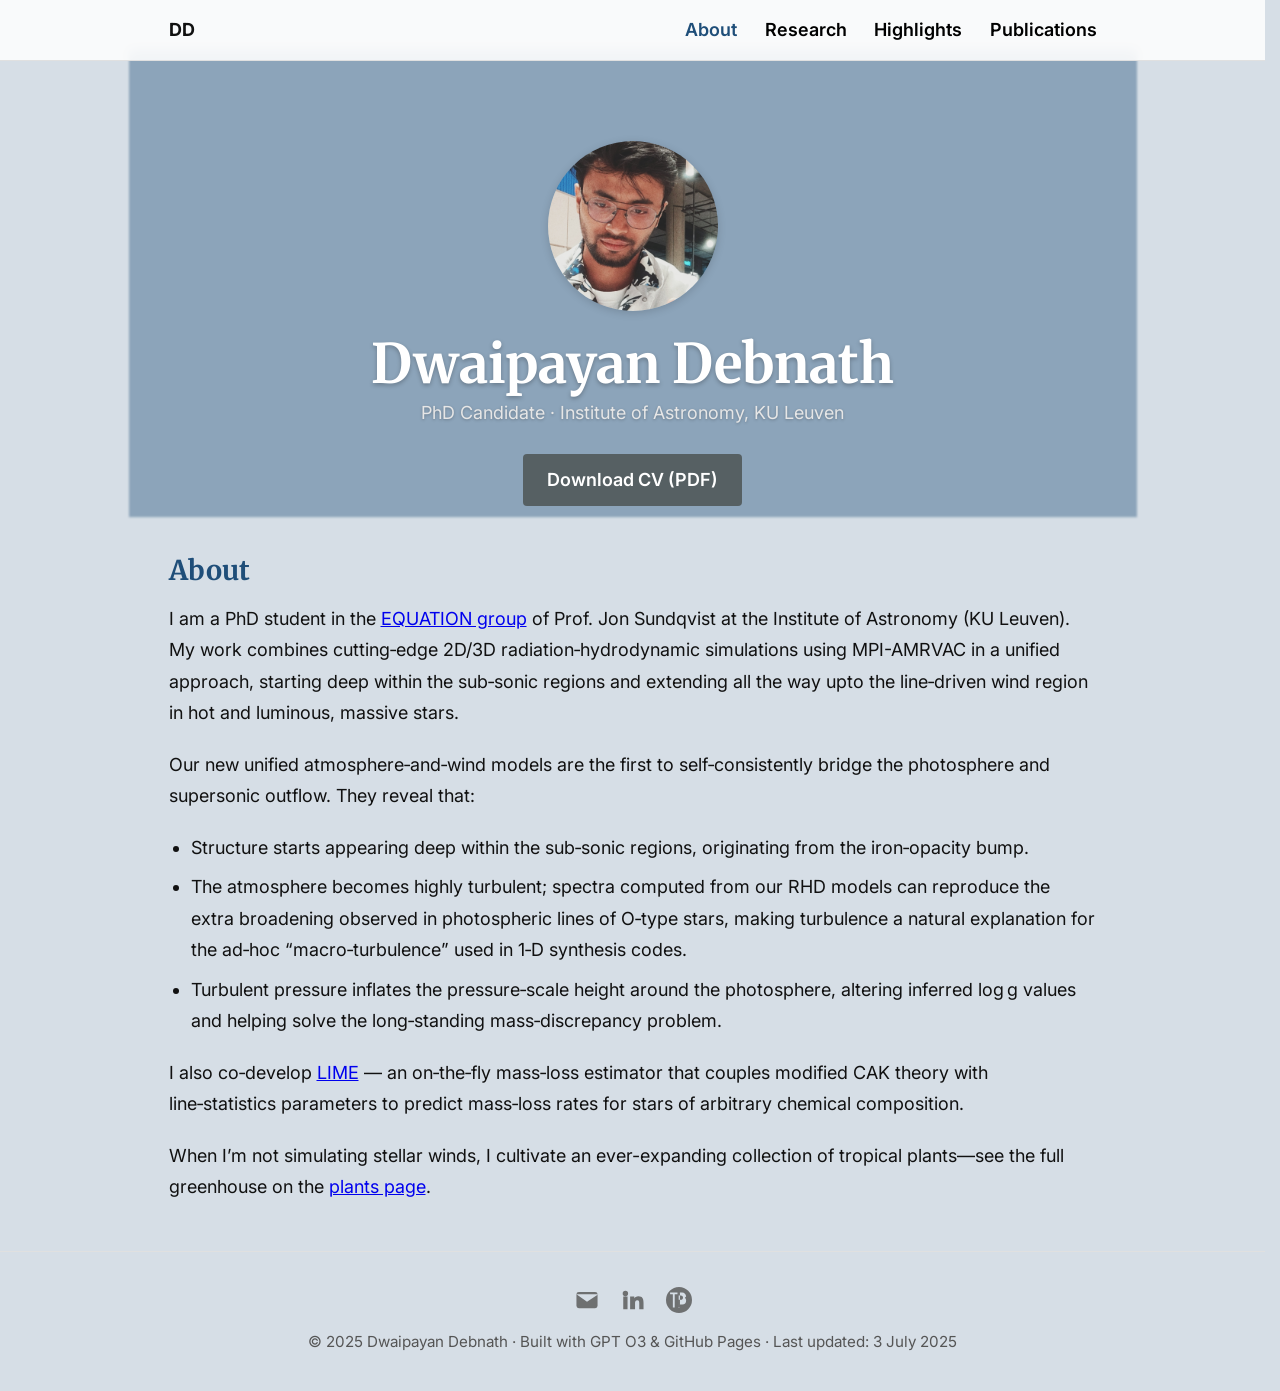
==== index.html @ 7ff4f4b0 "Updated cv" ====
<!DOCTYPE html>
<html lang="en">
<head>
  <meta charset="utf-8" />
  <title>Dwaipayan Debnath – Astrophysicist</title>
  <meta name="viewport" content="width=device-width, initial-scale=1" />

  <!-- ——— SEO essentials ——— -->
  <meta name="description" content="Dwaipayan (D.) Debnath | PhD candidate in massive–star atmospheres &amp; winds at KU Leuven. Researcher in radiation-hydrodynamics &amp; stellar winds." />
  <!-- Google still ignores keywords for ranking, but including them can help other engines & on-site search -->
  <meta name="keywords" content="Dwaipayan Debnath, D Debnath, D. Debnath, Debnath D., Debnath Dwaipayan, astrophysicist, KU Leuven, stellar winds, massive stars, radiation hydrodynamics" />
  <meta name="author" content="Dwaipayan Debnath" />
  <meta name="google-site-verification" content="bNYJlW4XiFIXmzcXahtivk09VaiMTz0DPajr-knH8Mw" />

  <!-- ——— Open Graph / social sharing ——— -->
  <meta property="og:type" content="website" />
  <meta property="og:title" content="Dwaipayan Debnath – Astrophysicist" />
  <meta property="og:description" content="PhD candidate at KU Leuven studying massive-star atmospheres &amp; winds" />
  <meta property="og:image" content="https://dwaipayandebnath.github.io/assets/img/personal_img.png" />
  <meta property="og:url" content="https://dwaipayandebnath.github.io/" />
  <link rel="canonical" href="https://dwaipayandebnath.github.io/" />

  <!-- ———  Web-fonts  ——— -->
  <link rel="preconnect" href="https://fonts.googleapis.com">
  <link rel="preconnect" href="https://fonts.gstatic.com" crossorigin>
  <link href="https://fonts.googleapis.com/css2?family=Inter:wght@400;600;700&family=Merriweather:wght@700&display=swap" rel="stylesheet">

  <!-- ——— Person structured data ——— -->
  <script type="application/ld+json">
  {
    "@context": "https://schema.org",
    "@type": "Person",
    "name": "Dwaipayan Debnath",
    "alternateName": [
      "D. Debnath",
      "D Debnath",
      "Debnath D.",
      "Debnath Dwaipayan"
    ],
    "jobTitle": "PhD Candidate in Astrophysics",
    "affiliation": {
      "@type": "CollegeOrUniversity",
      "name": "KU Leuven",
      "url": "https://www.kuleuven.be"
    },
    "url": "https://dwaipayandebnath.github.io/",
    "image": "https://dwaipayandebnath.github.io/assets/img/personal_img.png",
    "sameAs": [
      "https://be.linkedin.com/in/dwaipayan-debnath-a316929b",
      "https://orcid.org/0000-0002-9571-2590"
    ]
  }
  </script>

  <style>
   :root{
     /* colour palette */
     --accent:#1f4e79;   /* deep blue – links & headings */
     --cta:   #000;      /* used for active nav */
     --ctb:   #566063;   /* buttons */
     --bg:    #d6dee6;   /* global background */
     --text:  #111;

     /* typography */
     --sans:  'Inter',system-ui,-apple-system,"Segoe UI",Arial,sans-serif;
     --serif: 'Merriweather',Georgia,serif;
   }

  html{
    /* Modern browsers: permanently reserve scrollbar space */
    scrollbar-gutter: stable;
  }
  
  /* Fallback for older browsers */
  @supports not (scrollbar-gutter: stable){
    html{ overflow-y: scroll; }
  }

   /* ——— CSS reset ——— */
   *,*::before,*::after{box-sizing:border-box;margin:0;padding:0;}

   html{scroll-behavior:smooth;}

   body{
     font-family:var(--sans);
     font-size:1.125rem;          /* ≈18 px base for comfortable reading */
     line-height:1.75;            /* generous leading */
     color:var(--text);
     background:var(--bg);
     -webkit-font-smoothing:antialiased;
   }

   p{margin-bottom:1.25rem;}
   ul{list-style:disc;margin-left:1.4rem;margin-bottom:1.25rem;}
   li{margin-bottom:.5rem;}

   h1,h2,h3,h4{font-family:var(--serif);font-weight:700;line-height:1.2;color:var(--accent);}   

   /* navigation */
   header{position:sticky;top:0;z-index:999;background:rgba(253,253,253,.9);backdrop-filter:blur(6px);border-bottom:1px solid #e0e0e0;}
   nav{max-width:960px;margin-inline:auto;display:flex;align-items:center;justify-content:space-between;padding:.9rem 1rem;}
   nav a{margin-left:1.4rem;font-weight:600;color:var(--cta);text-decoration:none;}
   nav a.active{color:var(--accent);}  
   @media(max-width:640px){nav a{margin-left:.9rem;font-size:.95rem;}}

   /* hero */
   .hero{max-width:960px;margin:0 auto 2.75rem;padding:5rem 1rem 0;display:flex;flex-direction:column;align-items:center;text-align:center;gap:1.25rem;position:relative;isolation:isolate;}
   .hero::before{content:'';position:absolute;inset:0;z-index:-1;background:url("./assets/img/Pleiades_large.jpg") center/cover no-repeat;background-blend-mode:overlay;background-color:rgba(31,78,121,.4);filter:blur(1px);transform:scale(1.05);}  
   .headshot{width:170px;height:170px;border-radius:50%;object-fit:cover;box-shadow:0 2px 8px rgba(0,0,0,.15);}  
   .hero h1{font-size:clamp(2.4rem,5vw,3.4rem);color:#fff;text-shadow:0 2px 4px rgba(0,0,0,.25);}  
   .hero p{font-size:1.125rem;color:#e6e6e6;text-shadow:0 1px 3px rgba(0,0,0,.25);}  
   .cta{margin-top:1.6rem;}
   .cta a{display:inline-block;text-decoration:none;padding:.65rem 1.5rem;border-radius:4px;background:var(--ctb);color:#fff;font-weight:600;transition:background .25s ease;}
   .cta a:hover{background:#424a4d;}

   /* tab sections */
   section.tab-section{display:none;max-width:960px;margin:3rem auto;padding:0 1rem;}
   section.tab-section.active{display:block;}
   section h2{font-size:1.7rem;margin-bottom:1rem;}  

   /* image grid */
   .grid{display:grid;grid-template-columns:repeat(auto-fit,minmax(260px,1fr));gap:1.25rem;}
   .tile{background:#fff;border:1px solid #e0e0e0;border-radius:6px;overflow:hidden;box-shadow:0 1px 4px rgba(0,0,0,.06);cursor:zoom-in;transition:transform .35s ease,box-shadow .35s ease;}
   .tile:hover{transform:translateY(-2px);box-shadow:0 3px 8px rgba(0,0,0,.08);} 
   .tile div{padding:.9rem 1rem;font-size:.9rem;}
   .tile strong{display:block;margin-bottom:.35rem;font-weight:600;}

  .tile:hover img{
    transform:none;     /* reset */
  }
  
  /* re-apply the effect, but only when the cursor is on the image */
  .tile img:hover{
    transform:scale(1.12);
  }

   /* lightbox */
   #lightbox{position:fixed;inset:0;background:rgba(0,0,0,.8);display:flex;align-items:center;justify-content:center;z-index:1000;}
   #lightbox[hidden]{display:none;}
   #lightbox img{max-width:90vw;max-height:90vh;box-shadow:0 4px 20px rgba(0,0,0,.5);} 
   #lb-close{position:absolute;top:1rem;right:1.2rem;font:700 2rem/1 sans-serif;color:#fff;cursor:pointer;user-select:none;}

   /* footer */
   footer{text-align:center;padding:2.2rem 1rem;font-size:.95rem;color:#555;border-top:1px solid #e0e0e0;}

   #highlights .grid{
     grid-template-columns:1fr;   /* single column → stacked rows   */
     width:100%;                  /* let it occupy the whole track  */
     margin:0;                    /* centre gap no longer needed    */
     gap:1.75rem;                 /* a little breathing room        */
   }
   
    /* neutral cursor for the whole card */
    #highlights .tile{
      cursor:default;          /* or simply omit the property */
    }
    
    /* keep the zoom-in cursor on the picture */
    #highlights .tile img{
      cursor:zoom-in;
    }   
    /* —— “Book-style” highlight cards —— */
    #highlights .tile{
      display:block;              /* simple block again              */
      padding:1rem 1.25rem;
    }

    #highlights .tile img{
      float:right;
      /*      ↓ bigger but still responsive                 */
      width:clamp(300px, 55%, 420px);
      /*         ^ min-width   ^ ideal %   ^ don’t exceed   */
      height:auto;
      margin:0 1.25rem 1rem 0;
      border-radius:4px;
      object-fit:cover;
    }
        
    /* clear the float at the end of each tile so the next card starts below */
    #highlights .tile::after{
      content:"";
      display:block;
      clear:both;
    }
    
    /* revert to stacked layout on small screens */
    @media (max-width:640px){
      #highlights .tile img{
        float:none;
        width:100%;
        margin:0 0 .8rem;
      }
    }
 
   #highlights .tile div{
     font-size:clamp(1.25rem,0.8vw + 1.1rem,1.55rem); /* 18.9 → 22 px range            */
     line-height:1.6;
   }
   
   #highlights .tile strong{
     display:block;
     margin-bottom:.4rem;
     font-size:1.15em;            /* a touch bigger than the paragraph text   */
     line-height:1.35;
   }
   
    #highlights .tile a{
      color:var(--accent);          /* same blue as headings         */
      font-weight:600;
      text-decoration:none;         /* no underline                  */
      display:inline-flex;          /* lets us animate the arrow     */
      align-items:center;
      gap:.25rem;                   /* space between text & arrow    */
      transition:color .25s ease;
      cursor:pointer;               /* classic pointer on hover      */
    }
    
    /* subtle arrow wiggle on hover */
    #highlights .tile a span{
      transition:transform .25s ease;
    }
    
    #highlights .tile a:hover{
      color:#000;                   /* darken text on hover          */
    }
    
    #highlights .tile a:hover span{
      transform:translateX(3px);    /* nudge arrow right             */
    }

    /* footer contact icons */
    footer .social{
      display:flex;
      justify-content:center;
      gap:1.25rem;
      margin-bottom:1rem;
    }
    
    footer .social a{
      display:inline-flex;
      align-items:center;
      opacity:.8;
      transition:opacity .25s ease;
      color:inherit;       /* inherits --text */
    }
    
    footer .social a:hover{opacity:1;}
    
    footer .social svg{
      width:26px;
      height:26px;
      fill:currentColor;
    }
    
    /* screen-reader helper */
    .sr-only{
      position:absolute;
      clip:rect(0 0 0 0);
      clip-path:inset(50%);
      width:1px;
      height:1px;
      overflow:hidden;
      white-space:nowrap;
      border:0;
    }
  </style>
</head>
<body>
  <header>
    <nav>
      <div><strong>DD</strong></div>
      <div>
        <a href="#about" data-tab="about" class="active">About</a>
        <a href="#research" data-tab="research">Research</a>
        <a href="#highlights" data-tab="highlights">Highlights</a>
        <a href="#publications" data-tab="publications">Publications</a>
      </div>
    </nav>
  </header>

  <section class="hero">
    <img src="./assets/img/personal_img.png" alt="Portrait of astrophysicist Dwaipayan Debnath" class="headshot" />
    <div>
      <h1>Dwaipayan Debnath</h1>
      <p>PhD Candidate · Institute of Astronomy, KU Leuven</p>
      <div class="cta"><a href="./cv.pdf">Download CV (PDF)</a></div>
    </div>
  </section>

  <!-- Hidden but crawlable alternate names -->
  <p class="sr-only">Alternate names: D. Debnath, D Debnath, Debnath D., Debnath Dwaipayan</p>

  <section id="about" class="tab-section active">
    <h2>About</h2>
    <p>I am a PhD student in the <a href="https://fys.kuleuven.be/ster/research-projects/equation-folder/equation-home" target="_blank">EQUATION group</a> of Prof.&nbsp;Jon&nbsp;Sundqvist at the Institute of Astronomy (KU&nbsp;Leuven). My work combines cutting‑edge 2D/3D radiation‑hydrodynamic simulations using MPI-AMRVAC in a unified approach, starting deep within the sub‑sonic regions and extending all the way upto the line‑driven wind region in hot and luminous, massive stars.</p>
    <p>Our new unified atmosphere‑and‑wind models are the first to self‑consistently bridge the photosphere and supersonic outflow. They reveal that:</p>
    <ul>
      <li> Structure starts appearing deep within the sub‑sonic regions, originating from the iron‑opacity bump.</li>
      <li> The atmosphere becomes highly turbulent; spectra computed from our RHD models can reproduce the extra broadening observed in photospheric lines of O‑type stars, making turbulence a natural explanation for the ad‑hoc “macro‑turbulence” used in 1‑D synthesis codes.</li>
      <li> Turbulent pressure inflates the pressure‑scale height around the photosphere, altering inferred log g values and helping solve the long‑standing mass‑discrepancy problem.</li>
    </ul>
    <p>I also co‑develop <a href="https://lime.ster.kuleuven.be/" target="_blank" rel="noopener">LIME</a> — an on‑the‑fly mass‑loss estimator that couples modified CAK theory with line‑statistics parameters to predict mass‑loss rates for stars of arbitrary chemical composition.</p>
    <p> When I’m not simulating stellar winds, I cultivate an ever-expanding collection of tropical plants—see the full greenhouse on the <a href="./plants.html">plants page</a>.</p>  
  </section>

  <section id="research" class="tab-section">
    <h2>Research</h2>
    <ul>
      <li>Massive‑star atmospheres &amp; winds</li>
      <li>Radiative transfer &amp; multi‑D RHD</li>
      <li>Stellar evolution &amp; feedback</li>
      <li>Computational astrophysics</li>
    </ul>
    <h3 style="margin-top:2rem;">Current Projects</h3>
    <ul>
      <li> At present I am developing new 2D/3D Unified Atmosphere &amp; Wind models for OB-stars incorporating an apporximate NLTE formalism for the line opacities. With our new formalism we can now seperate the Energy-, Plank- and Flux- mean opacity. Previously the Energy- and Plank- mean were taken equal to the Flux-mean essentially forcing LTE, and instantanous heating and cooling.</li>
    </ul>
  </section>

  <section id="highlights" class="tab-section">
    <h2>Simulation Highlights</h2>
    <div class="grid">
      <div class="tile">
        <img src="./assets/img/timeseries.png" alt="Multi-D Atmosphere and Wind Dynamics" />
        <div><strong>Multi-D Atmosphere and Wind Dynamics</strong> 
        <p>The figure shows the temporal evolution of our 
        prototypical 'O4' simulation (2D) during the dynamically
        relaxed phase. It shows how the Γ < 1 sub-Eddington
        layers close to the lower boundary have become quasi-stable,
        characterized by low variation in temperature and velocity; the
        radial velocity dispersion is here about ∼ 1 km/s
        and the temperature dispersion is ∼ 1.5%. As the temperature
        then decreases outwards from about 450 kK at the lower boundary, 
        the opacity increases and creates local super-Eddington regions 
        (below the photosphere) with Γ > 1. </p>
        
        The net result is a highly structured and turbulent sub-surface atmosphere characterized by 
        temperature fluctuations, strong density contrasts, and large turbulent 
        velocities that 'overshoot' into the overlying cooler surface layers 
        with lower opacities. The turbulent gas stemming from the deeper
        atmosphere naturally interacts with the line-driven layers around
        and above the photosphere. This complex interplay creates a situation 
        wherein the line-driven wind acts like a suction mechanism, 
        preventing some gas parcels that otherwise would have
        turned over from falling back into the deeper stellar envelope. Simultaneously, 
        the turbulence arising from the deeper atmosphere
        introduces a natural variation in flux and line-opacity in the wind
        launching region.</div>
      </div>
      <div class="tile">
        <img src="./assets/img/Ostar_surface.gif" alt="Surface gif" />
        <div><strong>Variable surface</strong>
        A lateral slice through our relaxed 3-D ‘O4’ simulation, taken near the optical photosphere (τ ≈ 2⁄3), 
        reveals radiative-temperature fluctuations of roughly 20 000 K. If we could resolve an O-star’s surface, 
        it would likely look very much like this — dynamic, and richly structured.
        </div>
      </div>
      <div class="tile">
        <img src="./assets/img/lime_comparison.png" alt="LIME vs other prescriptions" />
        <div>
          <strong>Line-driven-wind Iterative Mass-loss rate Estimator (LIME)</strong>

          <p>Figure compares LIME predictions to mass-loss rates derived from observations of 84 OB-stars in the Milky way, LMC, and SMC. 
          These empirical rates are derived in a homogeneous way: optical and ultraviolet observations of a multitude of strategic spectral lines are
          fitted to synthetic spectra calculated by means of the model atmosphere and wind code fastwind (Puls et al. 2005; Sundqvist & Puls 2018), accounting for effects of wind clumping with arbitrary optical thickness, a non-void medium in between clumps,
          and for porosity effects in velocity space. Observational data come from the ulysses and XshootU projects (Vink et al. 2023) and a genetic algorithm approach is used for each star to find a
          global best fit to the data (Brands et al. 2022).</p>

          <p>It shows an overall good agreement between our predicted rates and those empirically inferred from observations. When making 
          the same comparisons also to the alternative mass-loss rate recipes from Vink et al. (2001); Björklund et al. (2023); Krtička et al. (2024), 
          as displayed, the simple method presented here performs as good or even better.</p>

          <a href="https://lime.ster.kuleuven.be/" target="_blank" rel="noopener">Visit LIME website</a>
        </div>
      </div>
    </div>
  </section>

  <section id="publications" class="tab-section">
    <h2>Publications</h2>
    <h3>Peer‑Reviewed Articles</h3>
    <ul>
      <li><strong>Debnath D.</strong>, Sundqvist J.O., Moens N. <em>et al.</em> 2024. <em>2D unified atmosphere and wind simulations of O‑type stars</em>. <em>A&amp;A</em> 684.</li>
      <li>Ud‑Doula A., Sundqvist J.O., Narechania N., <strong>Debnath D.</strong> <em>et al.</em> 2025. <em>Suppression of photospheric velocity fluctuations in strongly magnetic O stars in radiation‑magnetohydrodynamic simulations</em>. <em>A&amp;A</em>.</li>
      <li>Van der Sijpt C., Sundqvist J.O., <strong>Debnath D.</strong> <em>et al.</em> 2025. <em>Structure formation in O‑type stars and Wolf‑Rayet stars</em>. <em>A&amp;A</em>.</li>
      <li>González‑Torà G., Sander A.A.C., Sundqvist J.O., <strong>Debnath D.</strong> <em>et al.</em> 2025. <em>Improving 1D stellar atmosphere models with insights from multi‑dimensional simulations: I. 1D versus 2D stratifications and spectral comparisons for O stars</em>. <em>A&amp;A</em>.</li>
      <li>Sundqvist J.O., <strong>Debnath D.</strong> <em>et al.</em> 2025. <em>An on‑the‑fly line‑driven‑wind iterative mass‑loss estimator (LIME) for hot, massive stars of arbitrary chemical compositions</em>. <em>A&amp;A</em>.</li>
      <li>González‑Torà G., Sander A.A.C., Moens N., Sundqvist J.O., <strong>Debnath D.</strong> <em>et al.</em> 2025. <em>Improving 1D stellar atmosphere models with insights from multi‑dimensional simulations II. 1D versus 3D hydrodynamically consistent model comparison for WR stars</em>. <em>A&amp;A</em>.</li>
    </ul>
    <h3>Manuscripts in Prep / Submitted</h3>
    <ul>
      <li>Moens N., <strong>Debnath D.</strong> <em>et al.</em> <em>Atmospheric parameters from a grid of 2D O‑star simulations</em>. In prep.</li>
      <li><strong>Debnath D.</strong>, Sundqvist J.O., Moens N. <em>Multi‑D NLTE unified model atmospheres with winds</em>. In prep.</li>
      <li>Delbroek L., Sundqvist J.O., <strong>Debnath D.</strong> <em>et al.</em> <em>Spectral synthesis of 3D unified model atmospheres with winds for O‑stars</em>. In prep.</li>
    </ul>
  </section>

  <footer>
  <!-- social icons -->
  <div class="social">
    <a href="mailto:dwaipayan.debnath@kuleuven.be">
      <!-- e-mail envelope – Heroicons outline -->
      <svg viewBox="0 0 24 24" aria-hidden="true"><path d="M2.25 6.75A2.25 2.25 0 0 1 4.5 4.5h15a2.25 2.25 0 0 1 2.25 2.25v10.5A2.25 2.25 0 0 1 19.5 19.5h-15A2.25 2.25 0 0 1 2.25 17.25V6.75Zm0 0 9.75 6.75L22.5 6.75" /></svg>
      <span class="sr-only">Email</span>
    </a>

    <a href="https://be.linkedin.com/in/dwaipayan-debnath-a316929b" target="_blank" rel="noopener">
      <!-- LinkedIn logo -->
      <svg viewBox="0 0 24 24" aria-hidden="true"><path d="M4.98 3.5a2.5 2.5 0 1 1 0 5 2.5 2.5 0 0 1 0-5ZM3 8.75h3.96v11.7H3V8.75Zm6.34 0h3.8v1.6h.05c.53-.93 1.83-1.9 3.76-1.9 4.03 0 4.77 2.65 4.77 6.09v6.01h-3.96v-5.34c0-1.28-.02-2.93-1.79-2.93-1.8 0-2.07 1.4-2.07 2.84v5.43H9.34V8.75Z"/></svg>
      <span class="sr-only">LinkedIn</span>
    </a>

    <a href="https://orcid.org/0000-0002-9571-2590" target="_blank" rel="noopener">
      <!-- ORCID icon -->
      <svg viewBox="0 0 256 256" aria-hidden="true"><path d="M128 0a128 128 0 1 0 0 256 128 128 0 0 0 0-256Zm-9.3 53.9h18.4v148.2h-18.3V53.9Zm-51.2 0h45.6v18.3H85.7v129.8H67.6V72.2H40.2V53.9h27.6Zm118.5 50.8a39 39 0 0 1 12.2 28.5 39.2 39.2 0 0 1-39.2 39.3h-22.3v30.8h-18.2V53.9h40.5c21.6 0 39 17.5 39 39.1Zm-18.4 0c0-11.5-9.3-20.8-20.8-20.8h-21.7v41.6h21.7c11.4 0 20.8-9.4 20.8-20.8Z"/></svg>
      <span class="sr-only">ORCID</span>
    </a>
  </div>

  © 2025 Dwaipayan Debnath · Built with GPT O3 & GitHub Pages · Last updated: 3 July 2025
</footer>


  <!-- ——— Lightbox ——— -->
  <div id="lightbox" hidden>
    <span id="lb-close">&times;</span>
    <img id="lb-img" alt="">
  </div>

  <script>
    // ——— Tab navigation ———
    const links=document.querySelectorAll('nav a[data-tab]');
    const sections=document.querySelectorAll('section.tab-section');
    function activate(tab){
      sections.forEach(s=>s.classList.toggle('active',s.id===tab));
      links.forEach(l=>l.classList.toggle('active',l.dataset.tab===tab));
    }
    links.forEach(link=>{
      link.addEventListener('click',e=>{e.preventDefault();activate(link.dataset.tab);history.replaceState(null,'','#'+link.dataset.tab);});
    });
    window.addEventListener('hashchange',()=>{
      const tab=location.hash.slice(1)||'about';
      activate(tab);
    });
    // initial load handling
    const initial=location.hash.slice(1)||'about';
    if(initial!=='about'){activate(initial);}  

    // ——— Lightbox ———
    const lb=document.getElementById('lightbox');
    const lbImg=document.getElementById('lb-img');
    const closeLb=()=>{lb.hidden=true;lbImg.src='';};
    document.querySelectorAll('.tile img').forEach(img=>{
      img.addEventListener('click',()=>{
        lbImg.src=img.src; // change to high‑res URL if available
        lb.hidden=false;
      });
    });
    document.getElementById('lb-close').addEventListener('click',closeLb);
    lb.addEventListener('click',e=>{if(e.target.id==='lightbox')closeLb();});
  </script>
</body>
</html>
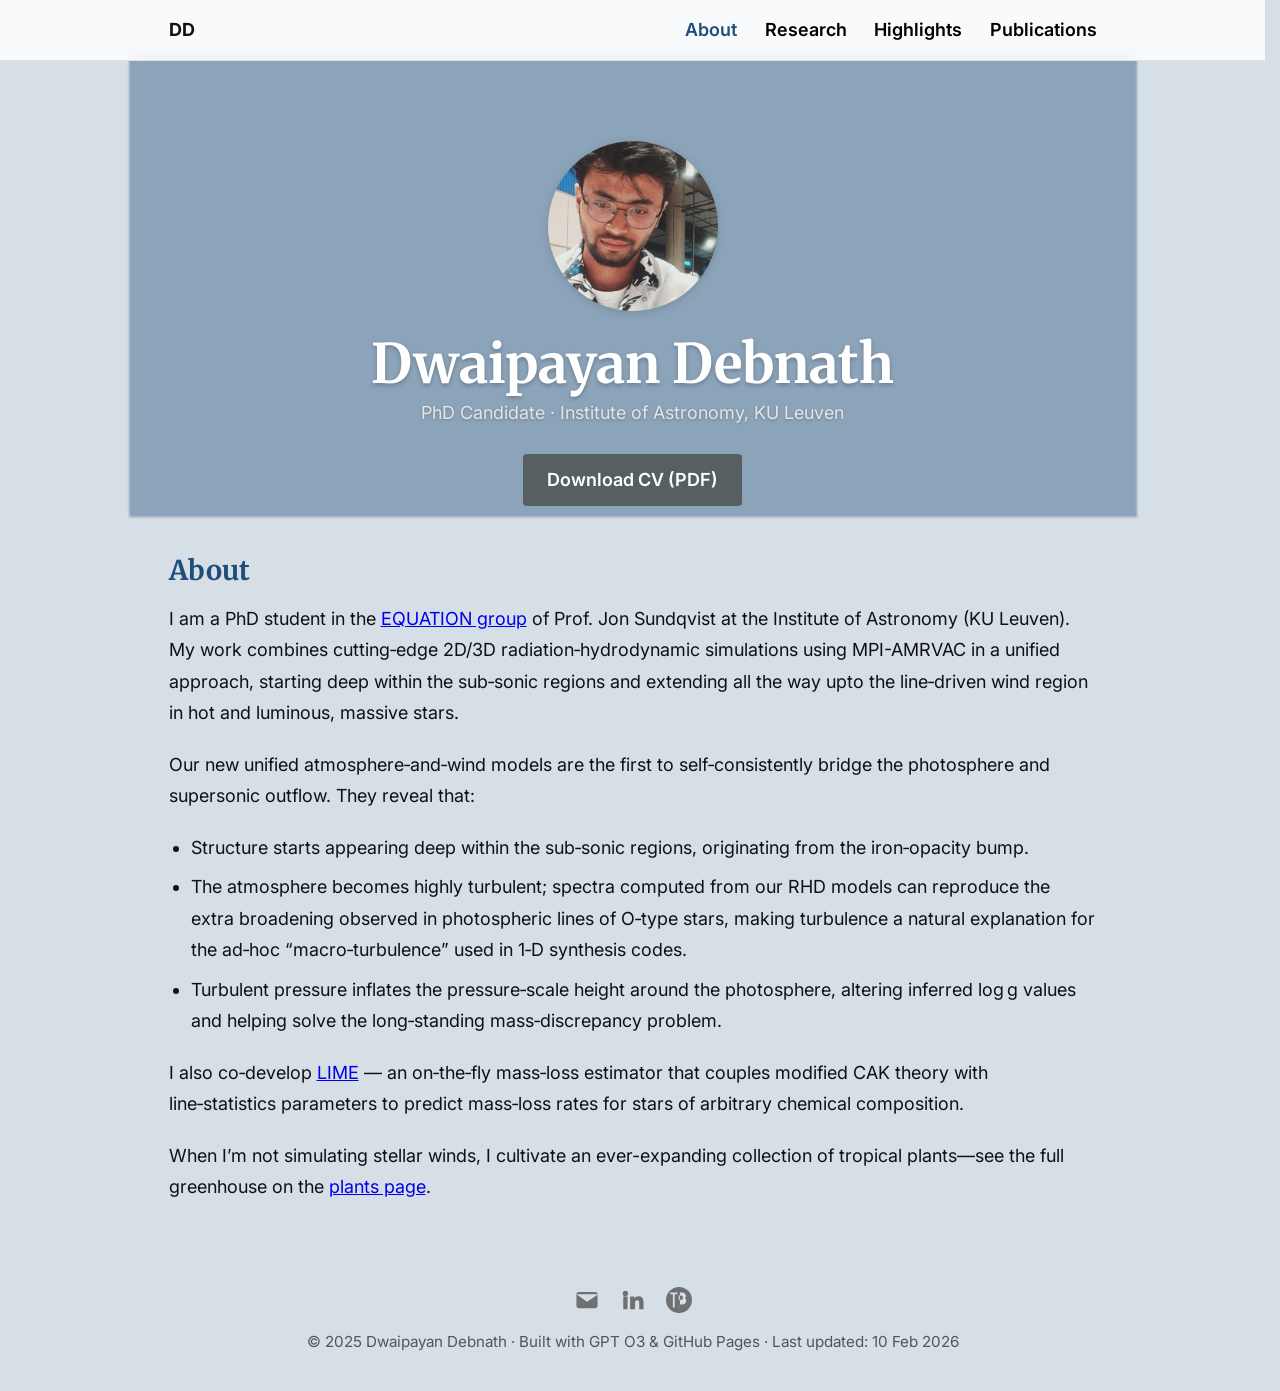
==== commit cbb0b255: "Updated some paper stuff" ====
--- a/index.html
+++ b/index.html
@@ -386,12 +386,12 @@
       <li>González‑Torà G., Sander A.A.C., Sundqvist J.O., <strong>Debnath D.</strong> <em>et al.</em> 2025. <em>Improving 1D stellar atmosphere models with insights from multi‑dimensional simulations: I. 1D versus 2D stratifications and spectral comparisons for O stars</em>. <em>A&amp;A</em>.</li>
       <li>Sundqvist J.O., <strong>Debnath D.</strong> <em>et al.</em> 2025. <em>An on‑the‑fly line‑driven‑wind iterative mass‑loss estimator (LIME) for hot, massive stars of arbitrary chemical compositions</em>. <em>A&amp;A</em>.</li>
       <li>González‑Torà G., Sander A.A.C., Moens N., Sundqvist J.O., <strong>Debnath D.</strong> <em>et al.</em> 2025. <em>Improving 1D stellar atmosphere models with insights from multi‑dimensional simulations II. 1D versus 3D hydrodynamically consistent model comparison for WR stars</em>. <em>A&amp;A</em>.</li>
+      <li>Moens N., <strong>Debnath D.</strong> <em>et al.</em> 2025.</em> <em>Atmospheric parameters from a grid of 2D O‑star simulations</em>. <em>A&amp;A</em>.</li>
+      <li>Delbroek L., Sundqvist J.O., <strong>Debnath D.</strong> <em>et al.</em> 2025.</em> <em>Spectral synthesis of 3D unified model atmospheres with winds for O‑stars</em>. <em>A&amp;A</em>.</li>
     </ul>
     <h3>Manuscripts in Prep / Submitted</h3>
     <ul>
-      <li>Moens N., <strong>Debnath D.</strong> <em>et al.</em> <em>Atmospheric parameters from a grid of 2D O‑star simulations</em>. In prep.</li>
       <li><strong>Debnath D.</strong>, Sundqvist J.O., Moens N. <em>Multi‑D NLTE unified model atmospheres with winds</em>. In prep.</li>
-      <li>Delbroek L., Sundqvist J.O., <strong>Debnath D.</strong> <em>et al.</em> <em>Spectral synthesis of 3D unified model atmospheres with winds for O‑stars</em>. In prep.</li>
     </ul>
   </section>
 
@@ -417,7 +417,7 @@
     </a>
   </div>
 
-  © 2025 Dwaipayan Debnath · Built with GPT O3 & GitHub Pages · Last updated: 3 July 2025
+  © 2025 Dwaipayan Debnath · Built with GPT O3 & GitHub Pages · Last updated: 10 Feb 2026
 </footer>
 
 
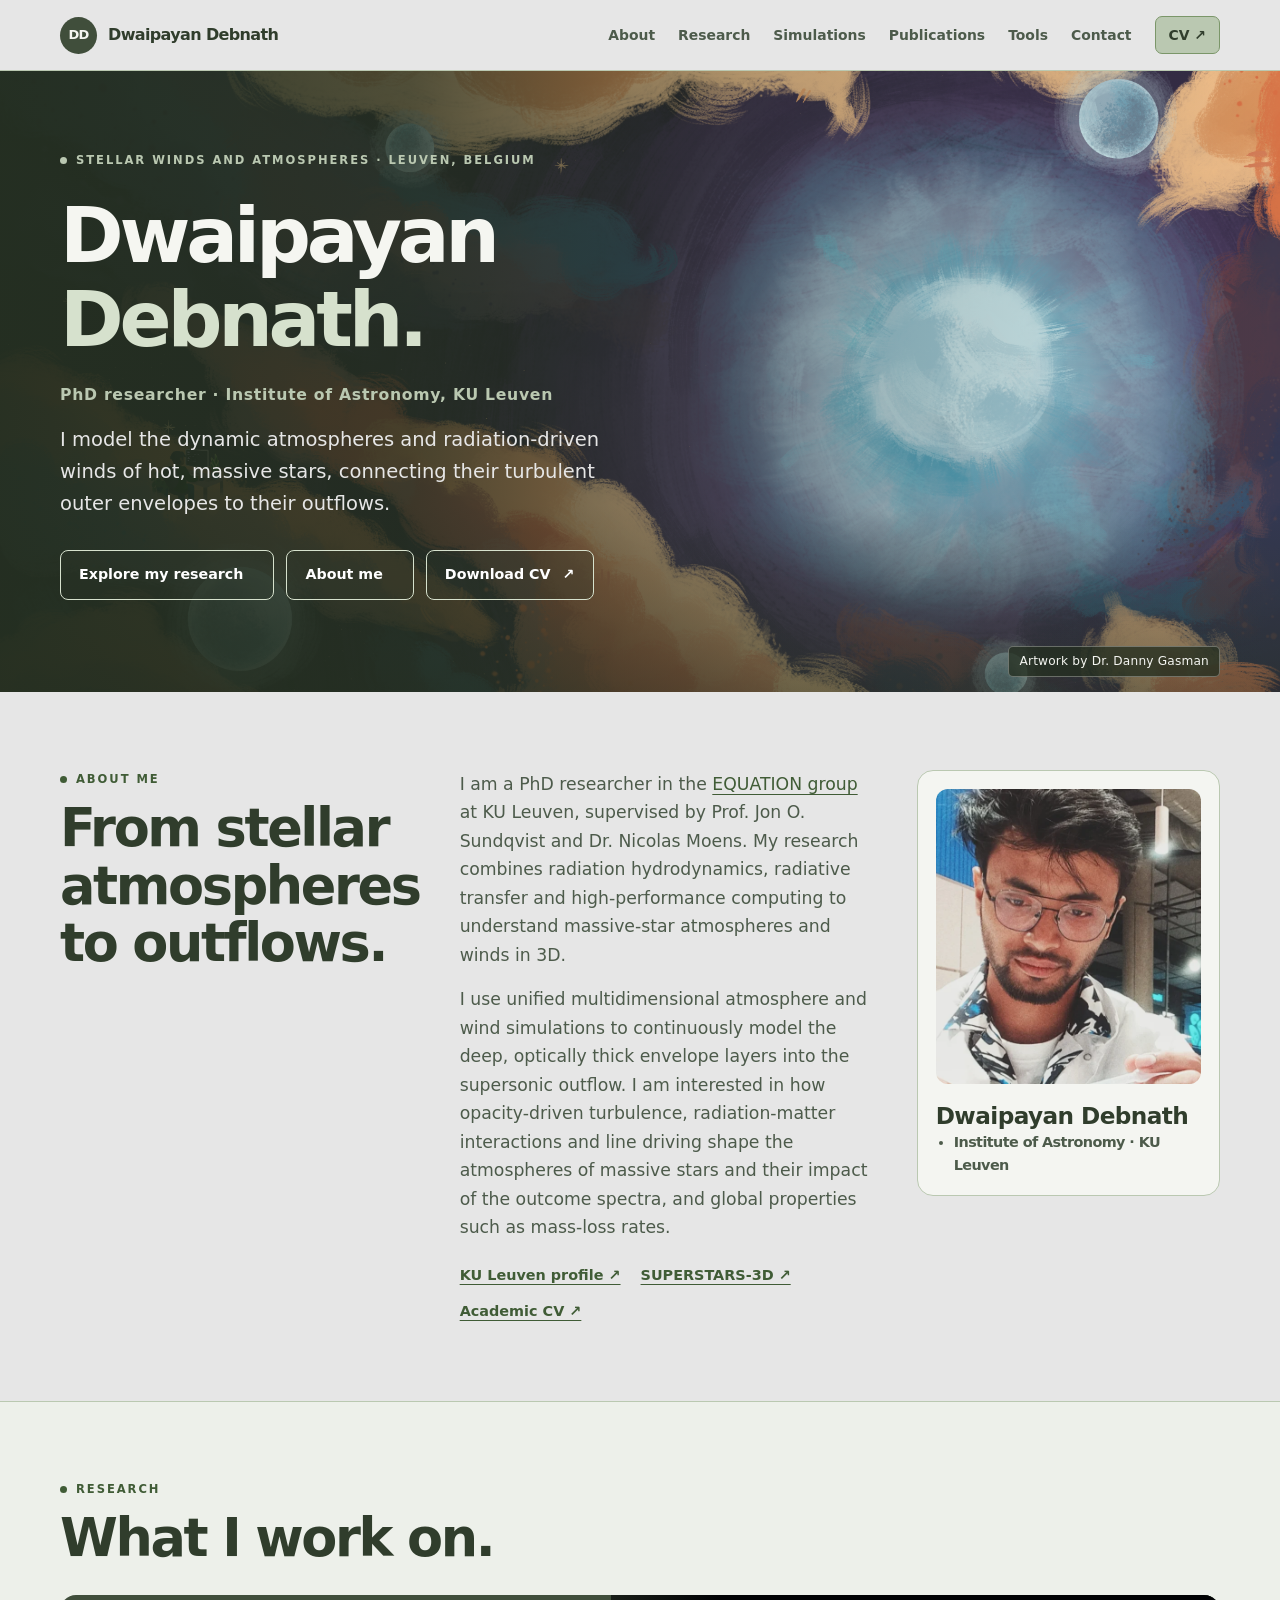
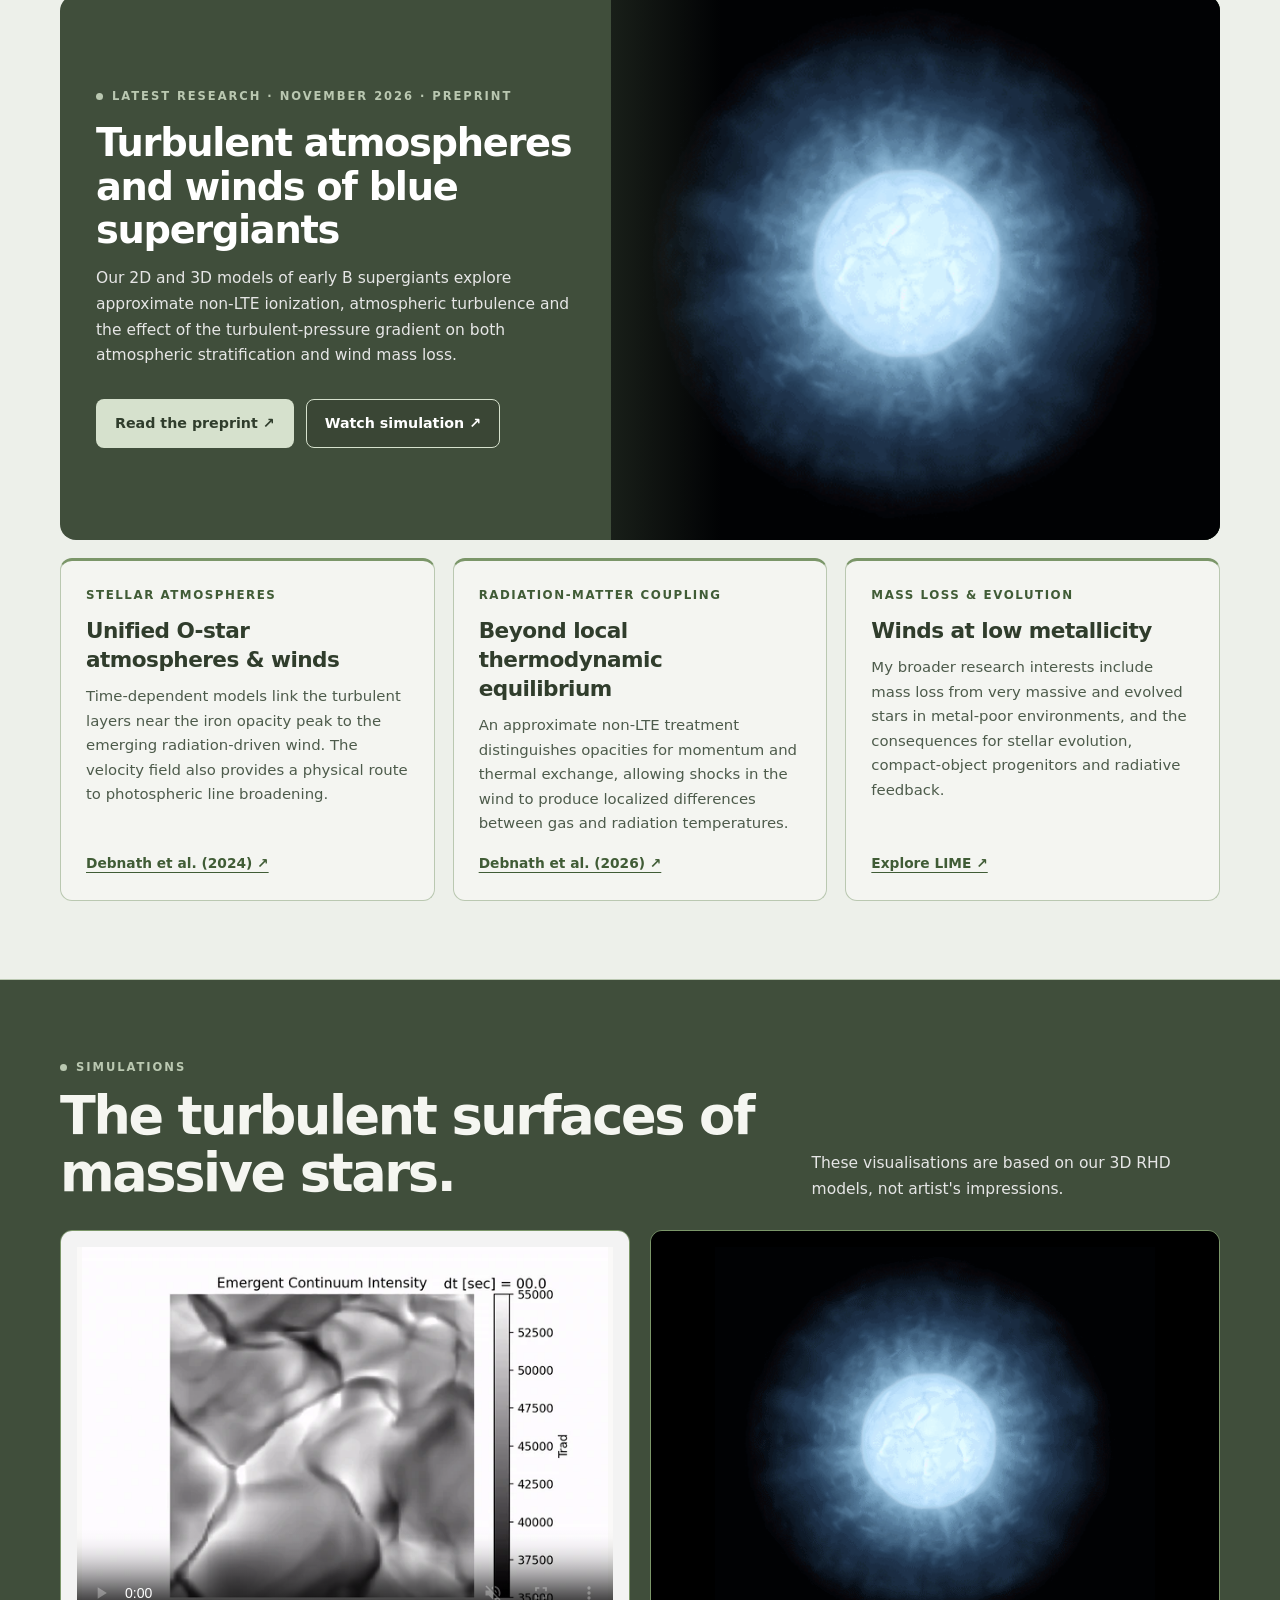
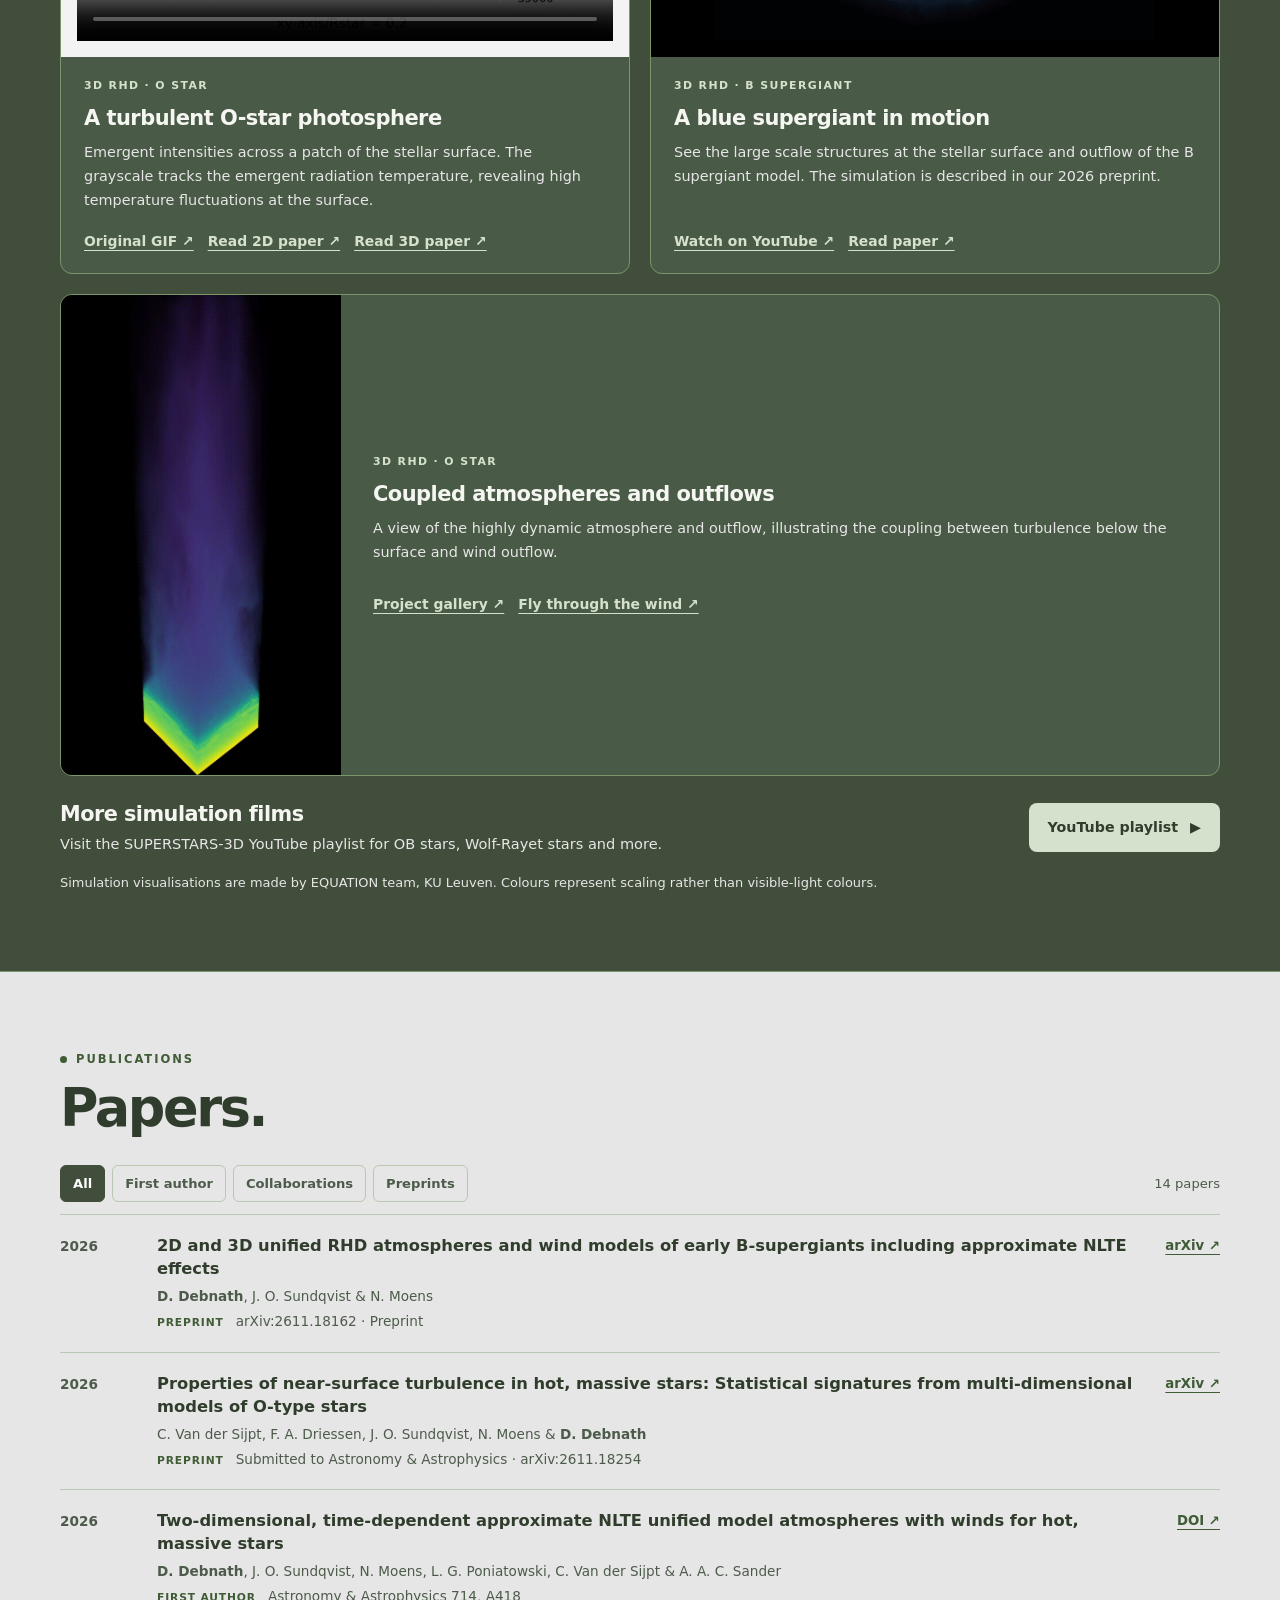
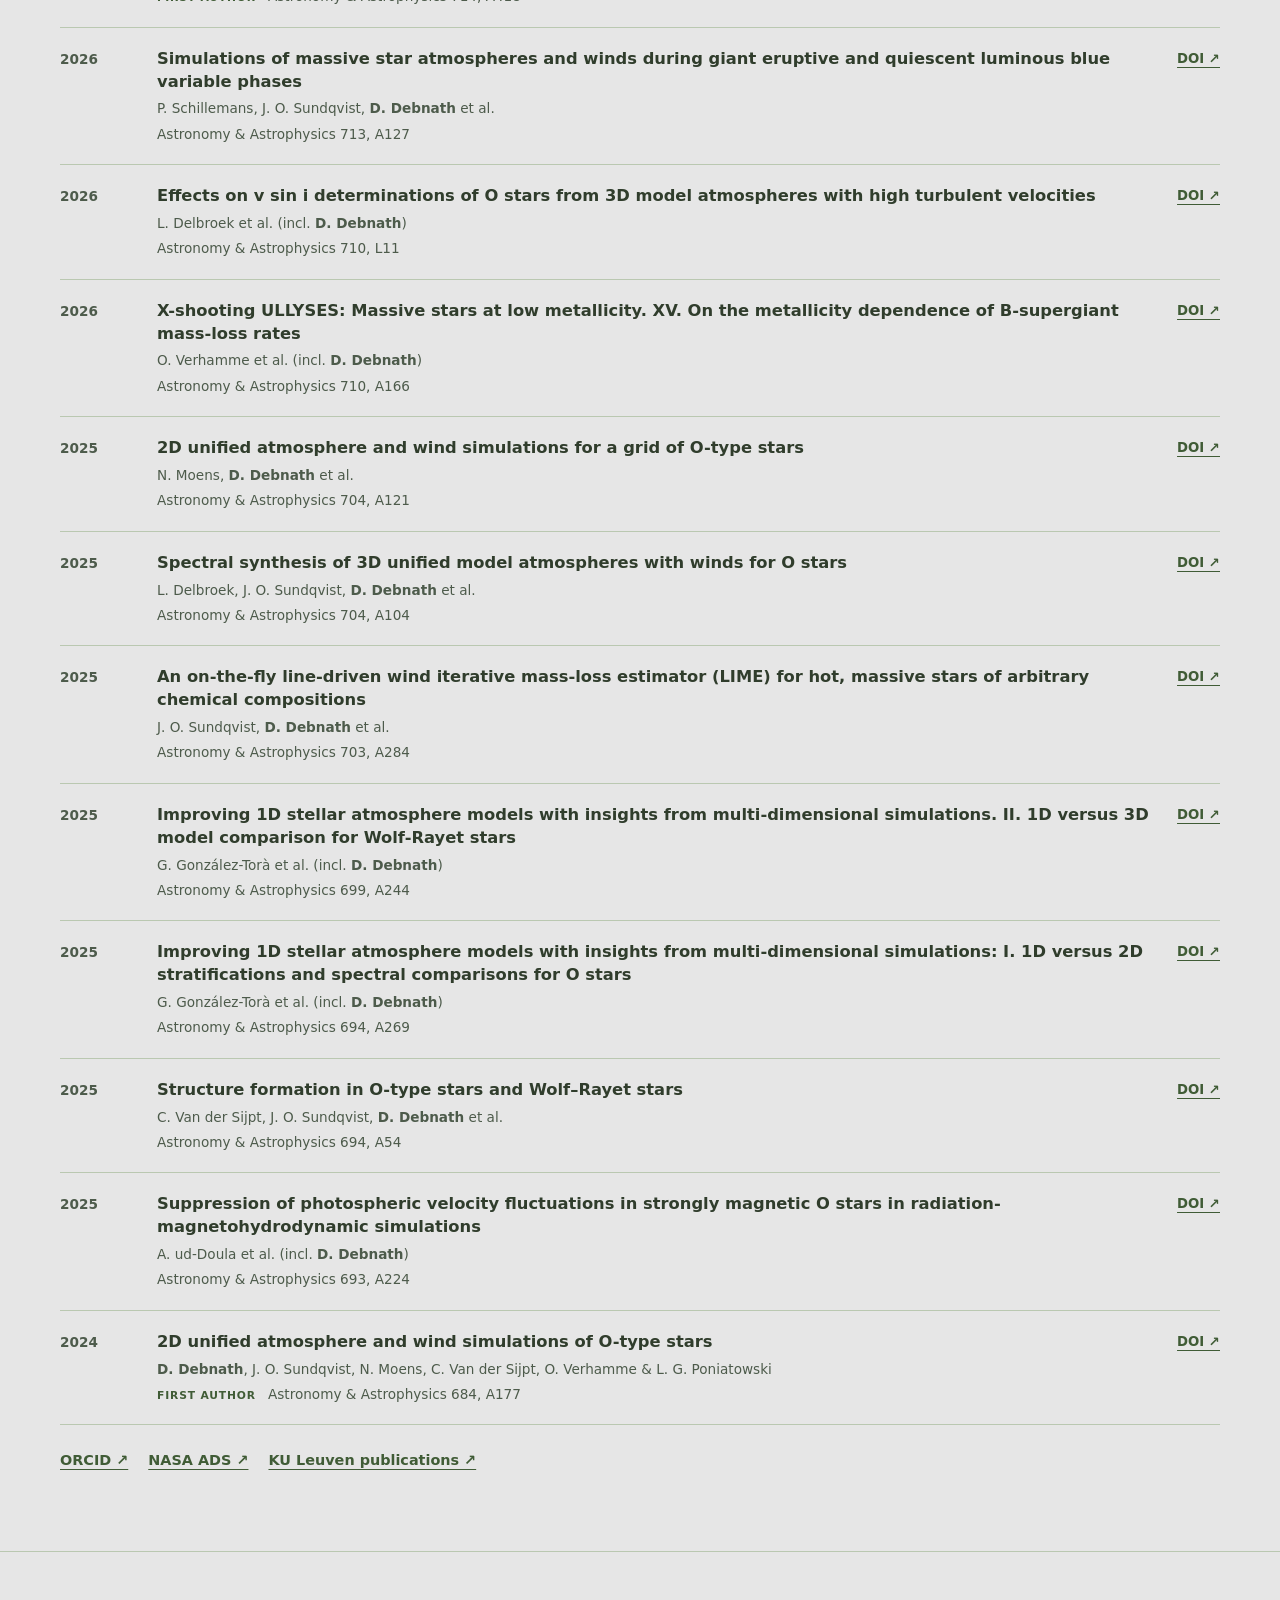
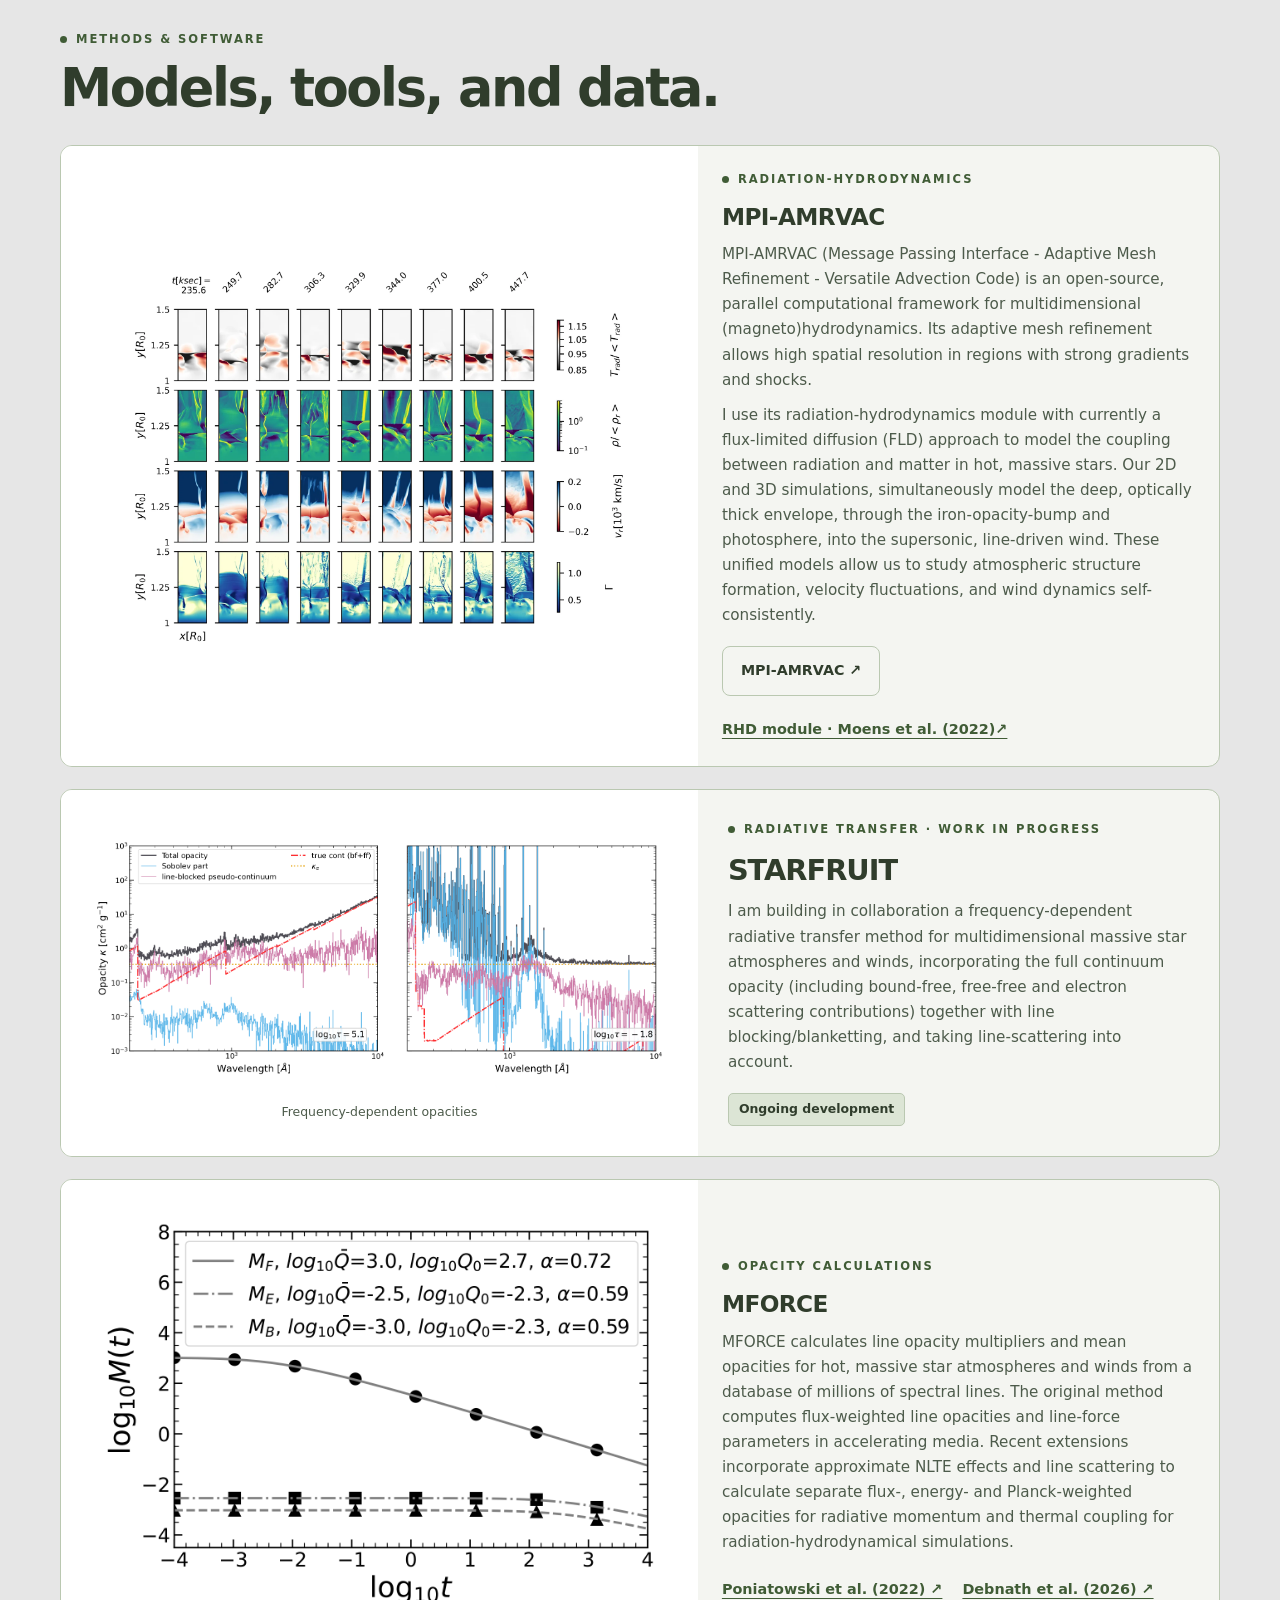
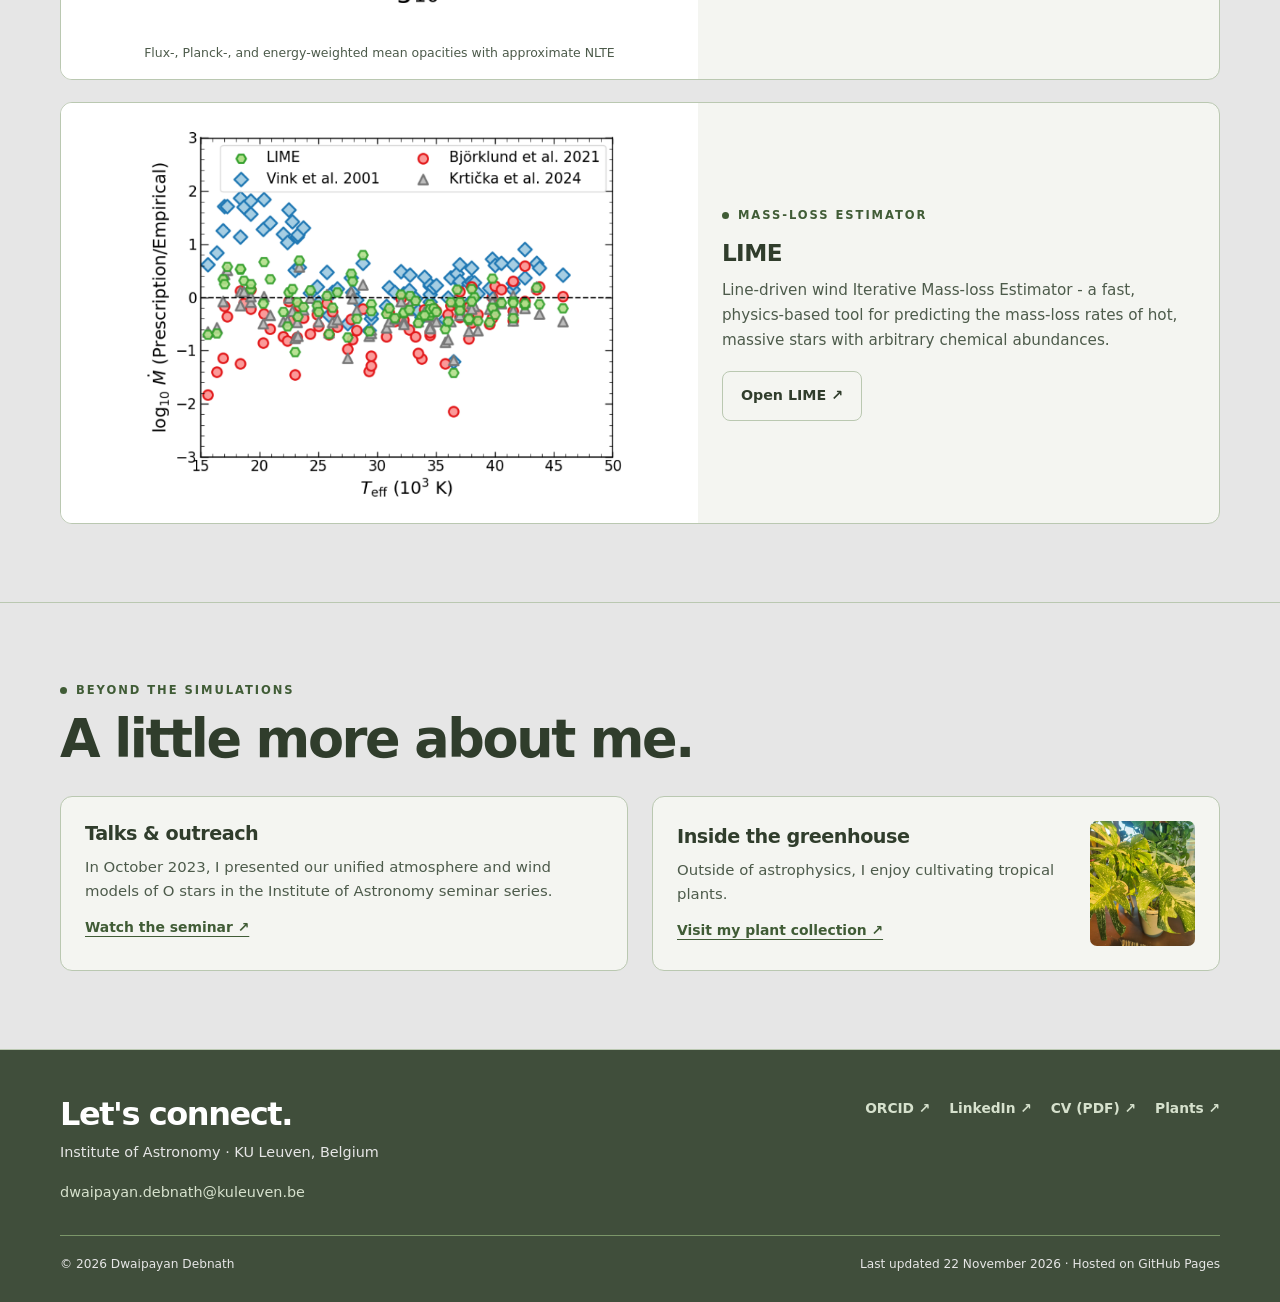
==== commit af45ba0f: "Update research website, publications, CV and plant collection" ====
--- a/index.html
+++ b/index.html
@@ -1,463 +1,141 @@
 <!DOCTYPE html>
-<html lang="en">
-<head>
-  <meta charset="utf-8" />
-  <title>Dwaipayan Debnath – Astrophysicist</title>
-  <meta name="viewport" content="width=device-width, initial-scale=1" />
+<html lang="en" class="no-js"><head>
+<meta charset="utf-8"><meta name="viewport" content="width=device-width, initial-scale=1">
+<title>Dwaipayan Debnath · Astrophysics</title>
+<meta name="description" content="Dwaipayan Debnath, astrophysicist at KU Leuven. Multidimensional radiation hydrodynamics of massive-star atmospheres and winds, non-LTE opacities and stellar mass loss.">
+<meta name="author" content="Dwaipayan Debnath"><meta name="google-site-verification" content="bNYJlW4XiFIXmzcXahtivk09VaiMTz0DPajr-knH8Mw">
+<link rel="canonical" href="https://ddebnathkul.github.io/"><meta property="og:type" content="website"><meta property="og:title" content="Dwaipayan Debnath · Astrophysics"><meta property="og:description" content="From deep stellar envelopes to supersonic winds."><meta property="og:url" content="https://ddebnathkul.github.io/"><meta property="og:image" content="https://ddebnathkul.github.io/assets/img/portrait.webp"><meta name="theme-color" content="#404e3b">
+<link rel="icon" href="assets/favicon.svg" type="image/svg+xml"><link rel="stylesheet" href="assets/css/site.css">
+<style>
+.sim-card .sim-media.media-fit{display:flex;align-items:center;justify-content:center;aspect-ratio:4/3;min-height:340px;padding:16px;overflow:hidden}
+.sim-card .sim-media.media-fit img,.sim-card .sim-media.media-fit video{width:100%;height:100%;object-fit:contain;object-position:center center;display:block}
+.sim-card .sim-media.media-fit.media-light{background:#f3f3f3}
+.sim-card .sim-media.media-fit.media-dark{background:#000}
+.sim-card .sim-media.media-fit.media-tall{min-height:380px;aspect-ratio:1/1}
+.sim-card .sim-media.media-fit .video-link{width:100%;height:100%;min-height:0}
+.sim-card .sim-media.media-fit .video-link img{width:100%;height:100%;object-fit:cover}
+@media (max-width:720px){
+  .sim-card .sim-media.media-fit,.sim-card .sim-media.media-fit.media-tall{min-height:260px;aspect-ratio:4/3;padding:10px}
+}
+/* Full-width card with the original vertical O-star wind animation. */
+.sim-grid .sim-card-horizontal {
+  grid-column: 1 / -1;
+  display: grid;
+  grid-template-columns: 280px minmax(0, 1fr);
+  align-items: stretch;
+}
+.sim-card .sim-media.wind-media {
+  display: flex;
+  align-items: center;
+  justify-content: center;
+  width: 100%;
+  height: 480px;
+  aspect-ratio: auto;
+  min-height: 0;
+  padding: 0;
+  overflow: hidden;
+  background: #000;
+}
+.sim-card .sim-media.wind-media img {
+  position: static;
+  display: block;
+  width: 100%;
+  height: 100%;
+  max-width: 100%;
+  max-height: 100%;
+  object-fit: contain;
+  object-position: center;
+  transform: none;
+  background: #000;
+}
+.sim-card-horizontal .details {
+  justify-content: center;
+  padding: 28px 32px;
+}
+.sim-card-horizontal .sim-actions {
+  margin-top: 12px;
+}
+@media (max-width: 720px) {
+  .sim-grid .sim-card-horizontal {
+    grid-template-columns: 1fr;
+  }
+  .sim-card .sim-media.wind-media {
+    height: 440px;
+  }
+  .sim-card-horizontal .details {
+    padding: 20px 23px;
+  }
+}
+.sim-card .sim-media.bsg-media,
+.sim-card .sim-media.bsg-media img {
+  background: #000;
+}
 
-  <!-- ——— SEO essentials ——— -->
-  <meta name="description" content="Dwaipayan (D.) Debnath | PhD candidate in massive–star atmospheres &amp; winds at KU Leuven. Researcher in radiation-hydrodynamics &amp; stellar winds." />
-  <!-- Google still ignores keywords for ranking, but including them can help other engines & on-site search -->
-  <meta name="keywords" content="Dwaipayan Debnath, D Debnath, D. Debnath, Debnath D., Debnath Dwaipayan, astrophysicist, KU Leuven, stellar winds, massive stars, radiation hydrodynamics" />
-  <meta name="author" content="Dwaipayan Debnath" />
-  <meta name="google-site-verification" content="bNYJlW4XiFIXmzcXahtivk09VaiMTz0DPajr-knH8Mw" />
+/* STARFRUIT and MFORCE figure cleanup */
+.tool-card.starfruit-card{overflow:hidden;border:1px solid var(--line)!important;background:var(--paper)}
+.starfruit-figure{margin:0;min-width:0;background:#fff;padding:16px;border:0;box-shadow:none}
+.starfruit-figure .zoom-link{display:block;background:#fff}
+.starfruit-figure img{display:block;width:100%;height:auto;background:#fff;border:0;box-shadow:none}
+.starfruit-figure figcaption{padding:8px 0 0;text-align:center;color:var(--muted);font-size:.78rem}
+.tool-card.mforce-card{display:grid;grid-template-columns:1.1fr .9fr;align-items:center;background:var(--paper);border:1px solid var(--line)!important}
+.mforce-figure{margin:0;min-width:0;align-self:stretch;display:flex;flex-direction:column;justify-content:center;background:#fff;padding:16px}
+.mforce-figure .zoom-link{display:block;background:#fff}
+.mforce-figure img{display:block;width:100%;height:auto;background:#fff;border:0;box-shadow:none}
+.mforce-figure figcaption{padding:8px 0 0;text-align:center;color:var(--muted);font-size:.78rem}
+@media(max-width:720px){.mforce-figure,.starfruit-figure{padding:12px}.tool-card.mforce-card{grid-template-columns:1fr}}
+/* Match the greenhouse card to the outreach card while preserving its layout. */
+#beyond .small-card.green{background:var(--paper);border-color:var(--line)}
 
-  <!-- ——— Open Graph / social sharing ——— -->
-  <meta property="og:type" content="website" />
-  <meta property="og:title" content="Dwaipayan Debnath – Astrophysicist" />
-  <meta property="og:description" content="PhD candidate at KU Leuven studying massive-star atmospheres &amp; winds" />
-  <meta property="og:image" content="https://dwaipayandebnath.github.io/assets/img/personal_img.png" />
-  <meta property="og:url" content="https://dwaipayandebnath.github.io/" />
-  <link rel="canonical" href="https://dwaipayandebnath.github.io/" />
+/* Keep the reordered methods cards in a continuous, full-width sequence. */
+#tools .tool-card.method-wide{grid-column:1/-1;display:grid;grid-template-columns:1.1fr .9fr;align-items:center}
+#tools .method-wide>.zoom-link{min-width:0;align-self:stretch;display:flex;align-items:center;justify-content:center;background:#fff}
+#tools .method-wide>.zoom-link img{width:100%;height:auto;max-height:420px;object-fit:contain;padding:16px}
+@media(max-width:720px){#tools .tool-card.method-wide{grid-template-columns:1fr}#tools .method-wide>.zoom-link img{max-height:340px}}
+</style>
+<script type="application/ld+json">{"@context":"https://schema.org","@type":"Person","name":"Dwaipayan Debnath","alternateName":"D. Debnath","jobTitle":"PhD researcher in astrophysics","affiliation":{"@type":"CollegeOrUniversity","name":"KU Leuven","url":"https://www.kuleuven.be"},"url":"https://ddebnathkul.github.io/","image":"https://ddebnathkul.github.io/assets/img/portrait.webp","sameAs":["https://orcid.org/0000-0002-9571-2590","https://www.kuleuven.be/wieiswie/en/person/00141604","https://be.linkedin.com/in/dwaipayan-debnath-a316929b"]}</script>
+<script src="assets/js/site.js" defer></script>
+</head><body>
+<a class="skip" href="#main">Skip to content</a>
+<header class="masthead"><nav class="container nav" aria-label="Main navigation"><a class="brand" href="index.html"><span class="brand-mark" aria-hidden="true">DD</span>Dwaipayan Debnath</a><button class="nav-toggle" aria-expanded="false" aria-controls="nav-links">Menu</button><div class="nav-links" id="nav-links"><a href="#about">About</a><a href="#research">Research</a><a href="#highlights">Simulations</a><a href="#publications">Publications</a><a href="#tools">Tools</a><a href="#contact">Contact</a><a class="nav-cv" href="cv.html">CV ↗</a></div></nav></header>
+<main id="main">
+<section class="hero" aria-labelledby="hero-title"><div class="container hero-grid"><div><div class="eyebrow">Stellar winds and atmospheres · Leuven, Belgium</div><h1 id="hero-title">Dwaipayan <span>Debnath.</span></h1><div class="role">PhD researcher · Institute of Astronomy, KU Leuven</div><p class="intro">I model the dynamic atmospheres and radiation-driven winds of hot, massive stars, connecting their turbulent outer envelopes to their outflows.</p><div class="actions"><a class="button ghost" href="#research">Explore my research <span aria-hidden="true"></span></a><a class="button ghost" href="#about">About me <span aria-hidden="true"></span></a><a class="button ghost" href="cv.pdf">Download CV <span aria-hidden="true">↗</span></a></div></div></div><div class="container hero-credit-wrap"><p class="hero-credit">Artwork by Dr. Danny Gasman</p></div></section>
+<section id="about" class="section"><div class="container about"><div><div class="eyebrow">About me</div><h2>From stellar atmospheres to outflows.</h2></div><div class="body-copy"><p>I am a PhD researcher in the <a href="https://fys.kuleuven.be/ster/research-projects/equation-folder/equation-home">EQUATION group</a> at KU Leuven, supervised by Prof. Jon O. Sundqvist and Dr. Nicolas Moens. My research combines radiation hydrodynamics, radiative transfer and high-performance computing to understand massive-star atmospheres and winds in 3D.</p><p> I use unified multidimensional atmosphere and wind simulations to continuously model the deep, optically thick envelope layers into the supersonic outflow. I am interested in how opacity-driven turbulence, radiation-matter interactions and line driving shape the atmospheres of massive stars and their impact of the outcome spectra, and global properties such as mass-loss rates.</p><div class="text-links"><a href="https://www.kuleuven.be/wieiswie/en/person/00141604">KU Leuven profile ↗</a><a href="https://fys.kuleuven.be/ster/research-projects/superstars-3d">SUPERSTARS-3D ↗</a><a href="cv.html">Academic CV ↗</a></div></div><aside class="about-profile"><img src="assets/img/portrait.webp" alt="Portrait of Dwaipayan Debnath" width="615" height="650"><h3>Dwaipayan Debnath<ul><li>Institute of Astronomy · KU Leuven</aside></div></section>
+<section id="research" class="section"><div class="container"><div class="section-title"><div><div class="eyebrow">Research</div><h2>What I work on.</h2></div></div>
+<article class="paper-feature"><div class="feature-copy"><div class="eyebrow">Latest research · November 2026 · Preprint</div><h3>Turbulent atmospheres and winds of blue supergiants</h3><p>Our 2D and 3D models of early B supergiants explore approximate non-LTE ionization, atmospheric turbulence and the effect of the turbulent-pressure gradient on both atmospheric stratification and wind mass loss.</p><div class="actions"><a class="button light" href="https://arxiv.org/abs/2611.18162">Read the preprint ↗</a><a class="button ghost" href="assets/img/b_star.gif">Watch simulation ↗</a></div></div><div class="media"><img src="assets/img/b_star.gif" alt="Animated 3D blue supergiant atmosphere and wind simulation" style="width:100%;height:100%;object-fit:contain;" loading="lazy"></div></article>
+<div class="research-grid">
+<article class="research-card"><span class="num">STELLAR ATMOSPHERES</span><h3>Unified O-star atmospheres &amp; winds</h3><p>Time-dependent models link the turbulent layers near the iron opacity peak to the emerging radiation-driven wind. The velocity field also provides a physical route to photospheric line broadening.</p><a href="https://doi.org/10.1051/0004-6361/202348206">Debnath et al. (2024) ↗</a></article>
+<article class="research-card"><span class="num">RADIATION-MATTER COUPLING</span><h3>Beyond local thermodynamic equilibrium</h3><p>An approximate non-LTE treatment distinguishes opacities for momentum and thermal exchange, allowing shocks in the wind to produce localized differences between gas and radiation temperatures.</p><a href="https://doi.org/10.1051/0004-6361/202660303">Debnath et al. (2026) ↗</a></article>
+<article class="research-card"><span class="num">MASS LOSS &amp; EVOLUTION</span><h3>Winds at low metallicity</h3><p>My broader research interests include mass loss from very massive and evolved stars in metal-poor environments, and the consequences for stellar evolution, compact-object progenitors and radiative feedback.</p><a href="https://lime.ster.kuleuven.be/">Explore LIME ↗</a></article>
+</div></div></section>
+<section id="highlights" class="section simulations"><div class="container"><div class="section-title"><div><div class="eyebrow">Simulations</div><h2>The turbulent surfaces of massive stars.</h2></div><p>These visualisations are based on our 3D RHD models, not artist's impressions.</p></div><div class="sim-grid">
+<figure class="sim-card"><div class="sim-media media-fit media-light"><video id="ostar-video" data-autoplay muted loop playsinline controls preload="metadata" poster="assets/img/ostar-poster.webp" aria-label="Animated local patch of an O-star photosphere"><source src="assets/img/ostar-surface.mp4" type="video/mp4"><a href="assets/img/Ostar_surface.gif">Open the original GIF</a></video></div><figcaption class="details"><span class="tag">3D RHD · O star </span><h3>A turbulent O-star photosphere</h3><p>Emergent intensities across a patch of the stellar surface. The grayscale tracks the emergent radiation temperature, revealing high temperature fluctuations at the surface.</p><div class="sim-actions"><a href="assets/img/Ostar_surface.gif">Original GIF ↗</a><a href="https://doi.org/10.1051/0004-6361/202348206">Read 2D paper ↗</a></a><a href="https://doi.org/10.1051/0004-6361/202556421">Read 3D paper ↗</a></div></figcaption></figure>
+<figure class="sim-card"><div class="sim-media media-fit bsg-media"><img src="assets/img/b_star.gif" alt="Animated 3D blue supergiant atmosphere and wind simulation" loading="lazy"></div><figcaption class="details"><span class="tag">3D RHD · B supergiant </span><h3>A blue supergiant in motion</h3><p>See the large scale structures at the stellar surface and outflow of the B supergiant model. The simulation is described in our 2026 preprint.</p><div class="sim-actions"><a href="https://www.youtube.com/watch?v=ZTtym99vFFk">Watch on YouTube ↗</a><a href="https://arxiv.org/abs/2611.18162">Read paper ↗</a></div></figcaption></figure>
+<figure class="sim-card sim-card-horizontal"><div class="sim-media wind-media"><img src="assets/img/ostar-atmosphere-wind.gif" alt="Time evolution of the gas in a 3D O-star atmosphere and wind" loading="lazy"></div><figcaption class="details"><span class="tag">3D RHD · O star</span><h3>Coupled atmospheres and outflows</h3><p>A view of the highly dynamic atmosphere and outflow, illustrating the coupling between turbulence below the surface and wind outflow.</p><div class="sim-actions"><a href="https://fys.kuleuven.be/ster/research-projects/superstars-3d">Project gallery ↗</a><a href="https://www.youtube.com/watch?v=GnjIa8Vcyk8">Fly through the wind ↗</a></div></figcaption></figure>
+</div><div class="playlist"><div><h3>More simulation films</h3><p>Visit the SUPERSTARS-3D YouTube playlist for OB stars, Wolf-Rayet stars and more.</p></div><a class="button light" href="https://www.youtube.com/playlist?list=PLQwcBRqZUpofNHd9Uj8W3k5oSAGP5VfqC">YouTube playlist <span aria-hidden="true">▶</span></a></div><p class="note">Simulation visualisations are made by EQUATION team, KU Leuven. Colours represent scaling rather than visible-light colours.</p></div></section>
+<section id="publications" class="section"><div class="container"><div class="section-title"><div><div class="eyebrow">Publications</div><h2>Papers.</h2></div></p></div><div class="pub-top"><div class="filters" role="group" aria-label="Filter publications"><button type="button" data-filter="all" aria-pressed="true">All</button><button type="button" data-filter="first" aria-pressed="false">First author</button><button type="button" data-filter="collab" aria-pressed="false">Collaborations</button><button type="button" data-filter="preprint" aria-pressed="false">Preprints</button></div><span class="pub-count" aria-live="polite"></span></div>
+<div class="pub-list" id="publication-list">
+<article class="pub-row" data-kind="first preprint"><div class="pub-year">2026</div><div><a class="pub-title" href="https://arxiv.org/abs/2611.18162">2D and 3D unified RHD atmospheres and wind models of early B-supergiants including approximate NLTE effects</a><div class="pub-authors"><strong>D. Debnath</strong>, J. O. Sundqvist &amp; N. Moens</div><div class="pub-journal"><span class=pub-badge>Preprint</span>arXiv:2611.18162 · Preprint</div></div><a class="pub-link" href="https://arxiv.org/abs/2611.18162">arXiv ↗</a></article>
+<article class="pub-row" data-kind="collab preprint"><div class="pub-year">2026</div><div><a class="pub-title" href="https://arxiv.org/abs/2611.18254">Properties of near-surface turbulence in hot, massive stars: Statistical signatures from multi-dimensional models of O-type stars</a><div class="pub-authors">C. Van der Sijpt, F. A. Driessen, J. O. Sundqvist, N. Moens &amp; <strong>D. Debnath</strong></div><div class="pub-journal"><span class="pub-badge">Preprint</span>Submitted to Astronomy &amp; Astrophysics · arXiv:2611.18254</div></div><a class="pub-link" href="https://arxiv.org/abs/2611.18254">arXiv ↗</a></article>
+<article class="pub-row" data-kind="first"><div class="pub-year">2026</div><div><a class="pub-title" href="https://doi.org/10.1051/0004-6361/202660303">Two-dimensional, time-dependent approximate NLTE unified model atmospheres with winds for hot, massive stars</a><div class="pub-authors"><strong>D. Debnath</strong>, J. O. Sundqvist, N. Moens, L. G. Poniatowski, C. Van der Sijpt &amp; A. A. C. Sander</div><div class="pub-journal"><span class=pub-badge>First author</span>Astronomy &amp; Astrophysics 714, A418</div></div><a class="pub-link" href="https://doi.org/10.1051/0004-6361/202660303">DOI ↗</a></article>
+<article class="pub-row" data-kind="collab"><div class="pub-year">2026</div><div><a class="pub-title" href="https://doi.org/10.1051/0004-6361/202660010">Simulations of massive star atmospheres and winds during giant eruptive and quiescent luminous blue variable phases</a><div class="pub-authors">P. Schillemans, J. O. Sundqvist, <strong>D. Debnath</strong> et al.</div><div class="pub-journal">Astronomy &amp; Astrophysics 713, A127</div></div><a class="pub-link" href="https://doi.org/10.1051/0004-6361/202660010">DOI ↗</a></article>
+<article class="pub-row" data-kind="collab"><div class="pub-year">2026</div><div><a class="pub-title" href="https://doi.org/10.1051/0004-6361/202660102">Effects on v sin i determinations of O stars from 3D model atmospheres with high turbulent velocities</a><div class="pub-authors">L. Delbroek et al. (incl. <strong>D. Debnath</strong>)</div><div class="pub-journal">Astronomy &amp; Astrophysics 710, L11</div></div><a class="pub-link" href="https://doi.org/10.1051/0004-6361/202660102">DOI ↗</a></article>
+<article class="pub-row" data-kind="collab"><div class="pub-year">2026</div><div><a class="pub-title" href="https://doi.org/10.1051/0004-6361/202558274">X-shooting ULLYSES: Massive stars at low metallicity. XV. On the metallicity dependence of B-supergiant mass-loss rates</a><div class="pub-authors">O. Verhamme et al. (incl. <strong>D. Debnath</strong>)</div><div class="pub-journal">Astronomy &amp; Astrophysics 710, A166</div></div><a class="pub-link" href="https://doi.org/10.1051/0004-6361/202558274">DOI ↗</a></article>
+<article class="pub-row" data-kind="collab"><div class="pub-year">2025</div><div><a class="pub-title" href="https://doi.org/10.1051/0004-6361/202556825">2D unified atmosphere and wind simulations for a grid of O-type stars</a><div class="pub-authors">N. Moens, <strong>D. Debnath</strong> et al.</div><div class="pub-journal">Astronomy &amp; Astrophysics 704, A121</div></div><a class="pub-link" href="https://doi.org/10.1051/0004-6361/202556825">DOI ↗</a></article>
+<article class="pub-row" data-kind="collab"><div class="pub-year">2025</div><div><a class="pub-title" href="https://doi.org/10.1051/0004-6361/202556421">Spectral synthesis of 3D unified model atmospheres with winds for O stars</a><div class="pub-authors">L. Delbroek, J. O. Sundqvist, <strong>D. Debnath</strong> et al.</div><div class="pub-journal">Astronomy &amp; Astrophysics 704, A104</div></div><a class="pub-link" href="https://doi.org/10.1051/0004-6361/202556421">DOI ↗</a></article>
+<article class="pub-row" data-kind="collab"><div class="pub-year">2025</div><div><a class="pub-title" href="https://doi.org/10.1051/0004-6361/202554940">An on-the-fly line-driven wind iterative mass-loss estimator (LIME) for hot, massive stars of arbitrary chemical compositions</a><div class="pub-authors">J. O. Sundqvist, <strong>D. Debnath</strong> et al.</div><div class="pub-journal">Astronomy &amp; Astrophysics 703, A284</div></div><a class="pub-link" href="https://doi.org/10.1051/0004-6361/202554940">DOI ↗</a></article>
+<article class="pub-row" data-kind="collab"><div class="pub-year">2025</div><div><a class="pub-title" href="https://doi.org/10.1051/0004-6361/202554125">Improving 1D stellar atmosphere models with insights from multi-dimensional simulations. II. 1D versus 3D model comparison for Wolf-Rayet stars</a><div class="pub-authors">G. González-Torà et al. (incl. <strong>D. Debnath</strong>)</div><div class="pub-journal">Astronomy &amp; Astrophysics 699, A244</div></div><a class="pub-link" href="https://doi.org/10.1051/0004-6361/202554125">DOI ↗</a></article>
+<article class="pub-row" data-kind="collab"><div class="pub-year">2025</div><div><a class="pub-title" href="https://doi.org/10.1051/0004-6361/202452241">Improving 1D stellar atmosphere models with insights from multi-dimensional simulations: I. 1D versus 2D stratifications and spectral comparisons for O stars</a><div class="pub-authors">G. González-Torà et al. (incl. <strong>D. Debnath</strong>)</div><div class="pub-journal">Astronomy &amp; Astrophysics 694, A269</div></div><a class="pub-link" href="https://doi.org/10.1051/0004-6361/202452241">DOI ↗</a></article>
+<article class="pub-row" data-kind="collab"><div class="pub-year">2025</div><div><a class="pub-title" href="https://doi.org/10.1051/0004-6361/202452385">Structure formation in O-type stars and Wolf–Rayet stars</a><div class="pub-authors">C. Van der Sijpt, J. O. Sundqvist, <strong>D. Debnath</strong> et al.</div><div class="pub-journal">Astronomy &amp; Astrophysics 694, A54</div></div><a class="pub-link" href="https://doi.org/10.1051/0004-6361/202452385">DOI ↗</a></article>
+<article class="pub-row" data-kind="collab"><div class="pub-year">2025</div><div><a class="pub-title" href="https://doi.org/10.1051/0004-6361/202452375">Suppression of photospheric velocity fluctuations in strongly magnetic O stars in radiation-magnetohydrodynamic simulations</a><div class="pub-authors">A. ud-Doula et al. (incl. <strong>D. Debnath</strong>)</div><div class="pub-journal">Astronomy &amp; Astrophysics 693, A224</div></div><a class="pub-link" href="https://doi.org/10.1051/0004-6361/202452375">DOI ↗</a></article>
+<article class="pub-row" data-kind="first"><div class="pub-year">2024</div><div><a class="pub-title" href="https://doi.org/10.1051/0004-6361/202348206">2D unified atmosphere and wind simulations of O-type stars</a><div class="pub-authors"><strong>D. Debnath</strong>, J. O. Sundqvist, N. Moens, C. Van der Sijpt, O. Verhamme &amp; L. G. Poniatowski</div><div class="pub-journal"><span class=pub-badge>First author</span>Astronomy &amp; Astrophysics 684, A177</div></div><a class="pub-link" href="https://doi.org/10.1051/0004-6361/202348206">DOI ↗</a></article>
+</div><div class="text-links pub-more"><a href="https://orcid.org/0000-0002-9571-2590">ORCID ↗</a><a href="https://ui.adsabs.harvard.edu/search/q=author%3A%22Debnath%2C%20Dwaipayan%22">NASA ADS ↗</a><a href="https://www.kuleuven.be/wieiswie/en/person/00141604">KU Leuven publications ↗</a></div></div></section>
+<section id="tools" class="section"><div class="container"><div class="section-title"><div><div class="eyebrow">Methods &amp; software</div><h2>Models, tools, and data.</h2></div></div><div class="tools-grid"><article class="tool-card method-wide"><a class="zoom-link" href="assets/img/timeseries.png" data-zoom><img src="assets/img/timeseries-web.webp" alt="Time series of temperature, density, velocity, and Eddington factor in a 2D O-star atmosphere and wind model" loading="lazy" width="1600" height="1231"></a><div class="tool-copy"><div class="eyebrow">Radiation-hydrodynamics</div><h3>MPI-AMRVAC </h3><p>MPI-AMRVAC (Message Passing Interface - Adaptive Mesh Refinement - Versatile Advection Code) is an open-source, parallel computational framework for multidimensional (magneto)hydrodynamics. Its adaptive mesh refinement allows high spatial resolution in regions with strong gradients and shocks.</p><p>I use its radiation-hydrodynamics module with currently a flux-limited diffusion (FLD) approach to model the coupling between radiation and matter in hot, massive stars. Our 2D and 3D simulations, simultaneously model the deep, optically thick envelope, through the iron-opacity-bump and photosphere, into the supersonic, line-driven wind. These unified models allow us to study atmospheric structure formation, velocity fluctuations, and wind dynamics self-consistently.</p><a class="button outline" href="https://amrvac.org/">MPI-AMRVAC ↗</a><div class="text-links"><a href="https://doi.org/10.1051/0004-6361/202141023"> RHD module · Moens et al. (2022)↗</a></div></div></article>
+<article class="tool-card starfruit-card"><figure class="starfruit-figure" data-optional-figure><a class="zoom-link" href="assets/img/opacity_comparison.png" data-zoom><img src="assets/img/opacity_comparison.png" alt="Comparison of continuum and line opacities used in the development of STARFRUIT" loading="lazy"></a><div class="figure-placeholder" hidden><span>Opacity comparison</span><small>Figure to be added</small></div><figcaption>Frequency-dependent opacities</figcaption></figure><div class="tool-copy"><div class="eyebrow">Radiative transfer · Work in progress</div><h3>STARFRUIT</h3><p>I am building in collaboration a frequency-dependent radiative transfer method for multidimensional massive star atmospheres and winds, incorporating the full continuum opacity (including bound-free, free-free and electron scattering contributions) together with line blocking/blanketting, and taking line-scattering into account.</p><span class="development-label">Ongoing development</span></div></article>
+<article class="tool-card mforce-card" style="grid-column:1 / -1;"><figure class="mforce-figure"><a class="zoom-link" href="assets/img/nlte_compare.png" data-zoom><img src="assets/img/nlte_compare.png" alt="Flux-, Planck-, and energy-weighted mean opacities calculated with approximate NLTE" loading="lazy"></a><figcaption>Flux-, Planck-, and energy-weighted mean opacities with approximate NLTE</figcaption></figure><div class="tool-copy"><div class="eyebrow">Opacity calculations </div><h3>MFORCE</h3><p>MFORCE calculates line opacity multipliers and mean opacities for hot, massive star atmospheres and winds from a database of millions of spectral lines. The original method computes flux-weighted line opacities and line-force parameters in accelerating media. Recent extensions incorporate approximate NLTE effects and line scattering to calculate separate flux-, energy- and Planck-weighted opacities for radiative momentum and thermal coupling for radiation-hydrodynamical simulations.</p><div class="text-links"><a href="https://doi.org/10.1051/0004-6361/202142888">Poniatowski et al. (2022) ↗</a><a href="https://doi.org/10.1051/0004-6361/202660303">Debnath et al. (2026) ↗</a></div></div></article>
+<article class="tool-card method-wide"><a class="zoom-link" href="assets/img/lime_comparison.png" data-zoom><img src="assets/img/lime_comparison.png" alt="Comparison of predicted-to-empirical mass-loss rates for OB stars using LIME and three alternative prescriptions" loading="lazy" width="675" height="535"></a><div class="tool-copy"><div class="eyebrow">Mass-loss estimator</div><h3>LIME</h3><p>Line-driven wind Iterative Mass-loss Estimator - a fast, physics-based tool for predicting the mass-loss rates of hot, massive stars with arbitrary chemical abundances.</p><a class="button outline" href="https://lime.ster.kuleuven.be/">Open LIME ↗</a></div></article></div></div></section>
+<section class="section" id="beyond"><div class="container"><div class="section-title"><div><div class="eyebrow">Beyond the simulations</div><h2>A little more about me.</h2></div></div><div class="personal-grid"><article class="small-card"><h3>Talks &amp; outreach</h3><p>In October 2023, I presented our unified atmosphere and wind models of O stars in the Institute of Astronomy seminar series.</p><a href="https://www.youtube.com/watch?v=_sN6rrLdsqg">Watch the seminar ↗</a></article><article class="small-card green"><div><h3>Inside the greenhouse</h3><p>Outside of astrophysics, I enjoy cultivating tropical plants.</p><a href="plants.html">Visit my plant collection ↗</a></div><img src="assets/img/plants/thai_constellation.jpg" alt="Variegated Monstera leaf" loading="lazy"></article></div></div></section>
+</main>
+<footer class="footer" id="contact"><div class="container"><div class="footer-grid"><div><h2>Let's connect.</h2><p>Institute of Astronomy · KU Leuven, Belgium</p><p><a href="mailto:dwaipayan.debnath@kuleuven.be">dwaipayan.debnath@kuleuven.be</a></p></div><div class="footer-links"><a href="https://orcid.org/0000-0002-9571-2590">ORCID ↗</a><a href="https://be.linkedin.com/in/dwaipayan-debnath-a316929b">LinkedIn ↗</a><a href="cv.pdf">CV (PDF) ↗</a><a href="plants.html">Plants ↗</a></div></div><div class="footer-bottom"><span>© 2026 Dwaipayan Debnath</span><span>Last updated 22 November 2026 · Hosted on GitHub Pages</span></div></div></footer>
+<dialog class="dialog" id="image-dialog" aria-label="Enlarged scientific figure"><button type="button" aria-label="Close enlarged image">×</button><img alt=""></dialog>
 
-  <!-- ———  Web-fonts  ——— -->
-  <link rel="preconnect" href="https://fonts.googleapis.com">
-  <link rel="preconnect" href="https://fonts.gstatic.com" crossorigin>
-  <link href="https://fonts.googleapis.com/css2?family=Inter:wght@400;600;700&family=Merriweather:wght@700&display=swap" rel="stylesheet">
-
-  <!-- ——— Person structured data ——— -->
-  <script type="application/ld+json">
-  {
-    "@context": "https://schema.org",
-    "@type": "Person",
-    "name": "Dwaipayan Debnath",
-    "alternateName": [
-      "D. Debnath",
-      "D Debnath",
-      "Debnath D.",
-      "Debnath Dwaipayan"
-    ],
-    "jobTitle": "PhD Candidate in Astrophysics",
-    "affiliation": {
-      "@type": "CollegeOrUniversity",
-      "name": "KU Leuven",
-      "url": "https://www.kuleuven.be"
-    },
-    "url": "https://dwaipayandebnath.github.io/",
-    "image": "https://dwaipayandebnath.github.io/assets/img/personal_img.png",
-    "sameAs": [
-      "https://be.linkedin.com/in/dwaipayan-debnath-a316929b",
-      "https://orcid.org/0000-0002-9571-2590"
-    ]
-  }
-  </script>
-
-  <style>
-   :root{
-     /* colour palette */
-     --accent:#1f4e79;   /* deep blue – links & headings */
-     --cta:   #000;      /* used for active nav */
-     --ctb:   #566063;   /* buttons */
-     --bg:    #d6dee6;   /* global background */
-     --text:  #111;
-
-     /* typography */
-     --sans:  'Inter',system-ui,-apple-system,"Segoe UI",Arial,sans-serif;
-     --serif: 'Merriweather',Georgia,serif;
-   }
-
-  html{
-    /* Modern browsers: permanently reserve scrollbar space */
-    scrollbar-gutter: stable;
-  }
-  
-  /* Fallback for older browsers */
-  @supports not (scrollbar-gutter: stable){
-    html{ overflow-y: scroll; }
-  }
-
-   /* ——— CSS reset ——— */
-   *,*::before,*::after{box-sizing:border-box;margin:0;padding:0;}
-
-   html{scroll-behavior:smooth;}
-
-   body{
-     font-family:var(--sans);
-     font-size:1.125rem;          /* ≈18 px base for comfortable reading */
-     line-height:1.75;            /* generous leading */
-     color:var(--text);
-     background:var(--bg);
-     -webkit-font-smoothing:antialiased;
-   }
-
-   p{margin-bottom:1.25rem;}
-   ul{list-style:disc;margin-left:1.4rem;margin-bottom:1.25rem;}
-   li{margin-bottom:.5rem;}
-
-   h1,h2,h3,h4{font-family:var(--serif);font-weight:700;line-height:1.2;color:var(--accent);}   
-
-   /* navigation */
-   header{position:sticky;top:0;z-index:999;background:rgba(253,253,253,.9);backdrop-filter:blur(6px);border-bottom:1px solid #e0e0e0;}
-   nav{max-width:960px;margin-inline:auto;display:flex;align-items:center;justify-content:space-between;padding:.9rem 1rem;}
-   nav a{margin-left:1.4rem;font-weight:600;color:var(--cta);text-decoration:none;}
-   nav a.active{color:var(--accent);}  
-   @media(max-width:640px){nav a{margin-left:.9rem;font-size:.95rem;}}
-
-   /* hero */
-   .hero{max-width:960px;margin:0 auto 2.75rem;padding:5rem 1rem 0;display:flex;flex-direction:column;align-items:center;text-align:center;gap:1.25rem;position:relative;isolation:isolate;}
-   .hero::before{content:'';position:absolute;inset:0;z-index:-1;background:url("./assets/img/Pleiades_large.jpg") center/cover no-repeat;background-blend-mode:overlay;background-color:rgba(31,78,121,.4);filter:blur(1px);transform:scale(1.05);}  
-   .headshot{width:170px;height:170px;border-radius:50%;object-fit:cover;box-shadow:0 2px 8px rgba(0,0,0,.15);}  
-   .hero h1{font-size:clamp(2.4rem,5vw,3.4rem);color:#fff;text-shadow:0 2px 4px rgba(0,0,0,.25);}  
-   .hero p{font-size:1.125rem;color:#e6e6e6;text-shadow:0 1px 3px rgba(0,0,0,.25);}  
-   .cta{margin-top:1.6rem;}
-   .cta a{display:inline-block;text-decoration:none;padding:.65rem 1.5rem;border-radius:4px;background:var(--ctb);color:#fff;font-weight:600;transition:background .25s ease;}
-   .cta a:hover{background:#424a4d;}
-
-   /* tab sections */
-   section.tab-section{display:none;max-width:960px;margin:3rem auto;padding:0 1rem;}
-   section.tab-section.active{display:block;}
-   section h2{font-size:1.7rem;margin-bottom:1rem;}  
-
-   /* image grid */
-   .grid{display:grid;grid-template-columns:repeat(auto-fit,minmax(260px,1fr));gap:1.25rem;}
-   .tile{background:#fff;border:1px solid #e0e0e0;border-radius:6px;overflow:hidden;box-shadow:0 1px 4px rgba(0,0,0,.06);cursor:zoom-in;transition:transform .35s ease,box-shadow .35s ease;}
-   .tile:hover{transform:translateY(-2px);box-shadow:0 3px 8px rgba(0,0,0,.08);} 
-   .tile div{padding:.9rem 1rem;font-size:.9rem;}
-   .tile strong{display:block;margin-bottom:.35rem;font-weight:600;}
-
-  .tile:hover img{
-    transform:none;     /* reset */
-  }
-  
-  /* re-apply the effect, but only when the cursor is on the image */
-  .tile img:hover{
-    transform:scale(1.12);
-  }
-
-   /* lightbox */
-   #lightbox{position:fixed;inset:0;background:rgba(0,0,0,.8);display:flex;align-items:center;justify-content:center;z-index:1000;}
-   #lightbox[hidden]{display:none;}
-   #lightbox img{max-width:90vw;max-height:90vh;box-shadow:0 4px 20px rgba(0,0,0,.5);} 
-   #lb-close{position:absolute;top:1rem;right:1.2rem;font:700 2rem/1 sans-serif;color:#fff;cursor:pointer;user-select:none;}
-
-   /* footer */
-   footer{text-align:center;padding:2.2rem 1rem;font-size:.95rem;color:#555;border-top:1px solid #e0e0e0;}
-
-   #highlights .grid{
-     grid-template-columns:1fr;   /* single column → stacked rows   */
-     width:100%;                  /* let it occupy the whole track  */
-     margin:0;                    /* centre gap no longer needed    */
-     gap:1.75rem;                 /* a little breathing room        */
-   }
-   
-    /* neutral cursor for the whole card */
-    #highlights .tile{
-      cursor:default;          /* or simply omit the property */
-    }
-    
-    /* keep the zoom-in cursor on the picture */
-    #highlights .tile img{
-      cursor:zoom-in;
-    }   
-    /* —— “Book-style” highlight cards —— */
-    #highlights .tile{
-      display:block;              /* simple block again              */
-      padding:1rem 1.25rem;
-    }
-
-    #highlights .tile img{
-      float:right;
-      /*      ↓ bigger but still responsive                 */
-      width:clamp(300px, 55%, 420px);
-      /*         ^ min-width   ^ ideal %   ^ don’t exceed   */
-      height:auto;
-      margin:0 1.25rem 1rem 0;
-      border-radius:4px;
-      object-fit:cover;
-    }
-        
-    /* clear the float at the end of each tile so the next card starts below */
-    #highlights .tile::after{
-      content:"";
-      display:block;
-      clear:both;
-    }
-    
-    /* revert to stacked layout on small screens */
-    @media (max-width:640px){
-      #highlights .tile img{
-        float:none;
-        width:100%;
-        margin:0 0 .8rem;
-      }
-    }
- 
-   #highlights .tile div{
-     font-size:clamp(1.25rem,0.8vw + 1.1rem,1.55rem); /* 18.9 → 22 px range            */
-     line-height:1.6;
-   }
-   
-   #highlights .tile strong{
-     display:block;
-     margin-bottom:.4rem;
-     font-size:1.15em;            /* a touch bigger than the paragraph text   */
-     line-height:1.35;
-   }
-   
-    #highlights .tile a{
-      color:var(--accent);          /* same blue as headings         */
-      font-weight:600;
-      text-decoration:none;         /* no underline                  */
-      display:inline-flex;          /* lets us animate the arrow     */
-      align-items:center;
-      gap:.25rem;                   /* space between text & arrow    */
-      transition:color .25s ease;
-      cursor:pointer;               /* classic pointer on hover      */
-    }
-    
-    /* subtle arrow wiggle on hover */
-    #highlights .tile a span{
-      transition:transform .25s ease;
-    }
-    
-    #highlights .tile a:hover{
-      color:#000;                   /* darken text on hover          */
-    }
-    
-    #highlights .tile a:hover span{
-      transform:translateX(3px);    /* nudge arrow right             */
-    }
-
-    /* footer contact icons */
-    footer .social{
-      display:flex;
-      justify-content:center;
-      gap:1.25rem;
-      margin-bottom:1rem;
-    }
-    
-    footer .social a{
-      display:inline-flex;
-      align-items:center;
-      opacity:.8;
-      transition:opacity .25s ease;
-      color:inherit;       /* inherits --text */
-    }
-    
-    footer .social a:hover{opacity:1;}
-    
-    footer .social svg{
-      width:26px;
-      height:26px;
-      fill:currentColor;
-    }
-    
-    /* screen-reader helper */
-    .sr-only{
-      position:absolute;
-      clip:rect(0 0 0 0);
-      clip-path:inset(50%);
-      width:1px;
-      height:1px;
-      overflow:hidden;
-      white-space:nowrap;
-      border:0;
-    }
-  </style>
-</head>
-<body>
-  <header>
-    <nav>
-      <div><strong>DD</strong></div>
-      <div>
-        <a href="#about" data-tab="about" class="active">About</a>
-        <a href="#research" data-tab="research">Research</a>
-        <a href="#highlights" data-tab="highlights">Highlights</a>
-        <a href="#publications" data-tab="publications">Publications</a>
-      </div>
-    </nav>
-  </header>
-
-  <section class="hero">
-    <img src="./assets/img/personal_img.png" alt="Portrait of astrophysicist Dwaipayan Debnath" class="headshot" />
-    <div>
-      <h1>Dwaipayan Debnath</h1>
-      <p>PhD Candidate · Institute of Astronomy, KU Leuven</p>
-      <div class="cta"><a href="./cv.pdf">Download CV (PDF)</a></div>
-    </div>
-  </section>
-
-  <!-- Hidden but crawlable alternate names -->
-  <p class="sr-only">Alternate names: D. Debnath, D Debnath, Debnath D., Debnath Dwaipayan</p>
-
-  <section id="about" class="tab-section active">
-    <h2>About</h2>
-    <p>I am a PhD student in the <a href="https://fys.kuleuven.be/ster/research-projects/equation-folder/equation-home" target="_blank">EQUATION group</a> of Prof.&nbsp;Jon&nbsp;Sundqvist at the Institute of Astronomy (KU&nbsp;Leuven). My work combines cutting‑edge 2D/3D radiation‑hydrodynamic simulations using MPI-AMRVAC in a unified approach, starting deep within the sub‑sonic regions and extending all the way upto the line‑driven wind region in hot and luminous, massive stars.</p>
-    <p>Our new unified atmosphere‑and‑wind models are the first to self‑consistently bridge the photosphere and supersonic outflow. They reveal that:</p>
-    <ul>
-      <li> Structure starts appearing deep within the sub‑sonic regions, originating from the iron‑opacity bump.</li>
-      <li> The atmosphere becomes highly turbulent; spectra computed from our RHD models can reproduce the extra broadening observed in photospheric lines of O‑type stars, making turbulence a natural explanation for the ad‑hoc “macro‑turbulence” used in 1‑D synthesis codes.</li>
-      <li> Turbulent pressure inflates the pressure‑scale height around the photosphere, altering inferred log g values and helping solve the long‑standing mass‑discrepancy problem.</li>
-    </ul>
-    <p>I also co‑develop <a href="https://lime.ster.kuleuven.be/" target="_blank" rel="noopener">LIME</a> — an on‑the‑fly mass‑loss estimator that couples modified CAK theory with line‑statistics parameters to predict mass‑loss rates for stars of arbitrary chemical composition.</p>
-    <p> When I’m not simulating stellar winds, I cultivate an ever-expanding collection of tropical plants—see the full greenhouse on the <a href="./plants.html">plants page</a>.</p>  
-  </section>
-
-  <section id="research" class="tab-section">
-    <h2>Research</h2>
-    <ul>
-      <li>Massive‑star atmospheres &amp; winds</li>
-      <li>Radiative transfer &amp; multi‑D RHD</li>
-      <li>Stellar evolution &amp; feedback</li>
-      <li>Computational astrophysics</li>
-    </ul>
-    <h3 style="margin-top:2rem;">Current Projects</h3>
-    <ul>
-      <li> At present I am developing new 2D/3D Unified Atmosphere &amp; Wind models for OB-stars incorporating an apporximate NLTE formalism for the line opacities. With our new formalism we can now seperate the Energy-, Plank- and Flux- mean opacity. Previously the Energy- and Plank- mean were taken equal to the Flux-mean essentially forcing LTE, and instantanous heating and cooling.</li>
-    </ul>
-  </section>
-
-  <section id="highlights" class="tab-section">
-    <h2>Simulation Highlights</h2>
-    <div class="grid">
-      <div class="tile">
-        <img src="./assets/img/timeseries.png" alt="Multi-D Atmosphere and Wind Dynamics" />
-        <div><strong>Multi-D Atmosphere and Wind Dynamics</strong> 
-        <p>The figure shows the temporal evolution of our 
-        prototypical 'O4' simulation (2D) during the dynamically
-        relaxed phase. It shows how the Γ < 1 sub-Eddington
-        layers close to the lower boundary have become quasi-stable,
-        characterized by low variation in temperature and velocity; the
-        radial velocity dispersion is here about ∼ 1 km/s
-        and the temperature dispersion is ∼ 1.5%. As the temperature
-        then decreases outwards from about 450 kK at the lower boundary, 
-        the opacity increases and creates local super-Eddington regions 
-        (below the photosphere) with Γ > 1. </p>
-        
-        The net result is a highly structured and turbulent sub-surface atmosphere characterized by 
-        temperature fluctuations, strong density contrasts, and large turbulent 
-        velocities that 'overshoot' into the overlying cooler surface layers 
-        with lower opacities. The turbulent gas stemming from the deeper
-        atmosphere naturally interacts with the line-driven layers around
-        and above the photosphere. This complex interplay creates a situation 
-        wherein the line-driven wind acts like a suction mechanism, 
-        preventing some gas parcels that otherwise would have
-        turned over from falling back into the deeper stellar envelope. Simultaneously, 
-        the turbulence arising from the deeper atmosphere
-        introduces a natural variation in flux and line-opacity in the wind
-        launching region.</div>
-      </div>
-      <div class="tile">
-        <img src="./assets/img/Ostar_surface.gif" alt="Surface gif" />
-        <div><strong>Variable surface</strong>
-        A lateral slice through our relaxed 3-D ‘O4’ simulation, taken near the optical photosphere (τ ≈ 2⁄3), 
-        reveals radiative-temperature fluctuations of roughly 20 000 K. If we could resolve an O-star’s surface, 
-        it would likely look very much like this — dynamic, and richly structured.
-        </div>
-      </div>
-      <div class="tile">
-        <img src="./assets/img/lime_comparison.png" alt="LIME vs other prescriptions" />
-        <div>
-          <strong>Line-driven-wind Iterative Mass-loss rate Estimator (LIME)</strong>
-
-          <p>Figure compares LIME predictions to mass-loss rates derived from observations of 84 OB-stars in the Milky way, LMC, and SMC. 
-          These empirical rates are derived in a homogeneous way: optical and ultraviolet observations of a multitude of strategic spectral lines are
-          fitted to synthetic spectra calculated by means of the model atmosphere and wind code fastwind (Puls et al. 2005; Sundqvist & Puls 2018), accounting for effects of wind clumping with arbitrary optical thickness, a non-void medium in between clumps,
-          and for porosity effects in velocity space. Observational data come from the ulysses and XshootU projects (Vink et al. 2023) and a genetic algorithm approach is used for each star to find a
-          global best fit to the data (Brands et al. 2022).</p>
-
-          <p>It shows an overall good agreement between our predicted rates and those empirically inferred from observations. When making 
-          the same comparisons also to the alternative mass-loss rate recipes from Vink et al. (2001); Björklund et al. (2023); Krtička et al. (2024), 
-          as displayed, the simple method presented here performs as good or even better.</p>
-
-          <a href="https://lime.ster.kuleuven.be/" target="_blank" rel="noopener">Visit LIME website</a>
-        </div>
-      </div>
-    </div>
-  </section>
-
-  <section id="publications" class="tab-section">
-    <h2>Publications</h2>
-    <h3>Peer‑Reviewed Articles</h3>
-    <ul>
-      <li><strong>Debnath D.</strong>, Sundqvist J.O., Moens N. <em>et al.</em> 2024. <em>2D unified atmosphere and wind simulations of O‑type stars</em>. <em>A&amp;A</em> 684.</li>
-      <li>Ud‑Doula A., Sundqvist J.O., Narechania N., <strong>Debnath D.</strong> <em>et al.</em> 2025. <em>Suppression of photospheric velocity fluctuations in strongly magnetic O stars in radiation‑magnetohydrodynamic simulations</em>. <em>A&amp;A</em>.</li>
-      <li>Van der Sijpt C., Sundqvist J.O., <strong>Debnath D.</strong> <em>et al.</em> 2025. <em>Structure formation in O‑type stars and Wolf‑Rayet stars</em>. <em>A&amp;A</em>.</li>
-      <li>González‑Torà G., Sander A.A.C., Sundqvist J.O., <strong>Debnath D.</strong> <em>et al.</em> 2025. <em>Improving 1D stellar atmosphere models with insights from multi‑dimensional simulations: I. 1D versus 2D stratifications and spectral comparisons for O stars</em>. <em>A&amp;A</em>.</li>
-      <li>Sundqvist J.O., <strong>Debnath D.</strong> <em>et al.</em> 2025. <em>An on‑the‑fly line‑driven‑wind iterative mass‑loss estimator (LIME) for hot, massive stars of arbitrary chemical compositions</em>. <em>A&amp;A</em>.</li>
-      <li>González‑Torà G., Sander A.A.C., Moens N., Sundqvist J.O., <strong>Debnath D.</strong> <em>et al.</em> 2025. <em>Improving 1D stellar atmosphere models with insights from multi‑dimensional simulations II. 1D versus 3D hydrodynamically consistent model comparison for WR stars</em>. <em>A&amp;A</em>.</li>
-      <li>Moens N., <strong>Debnath D.</strong> <em>et al.</em> 2025.</em> <em>Atmospheric parameters from a grid of 2D O‑star simulations</em>. <em>A&amp;A</em>.</li>
-      <li>Delbroek L., Sundqvist J.O., <strong>Debnath D.</strong> <em>et al.</em> 2025.</em> <em>Spectral synthesis of 3D unified model atmospheres with winds for O‑stars</em>. <em>A&amp;A</em>.</li>
-    </ul>
-    <h3>Manuscripts in Prep / Submitted</h3>
-    <ul>
-      <li><strong>Debnath D.</strong>, Sundqvist J.O., Moens N. <em>Multi‑D NLTE unified model atmospheres with winds</em>. In prep.</li>
-    </ul>
-  </section>
-
-  <footer>
-  <!-- social icons -->
-  <div class="social">
-    <a href="mailto:dwaipayan.debnath@kuleuven.be">
-      <!-- e-mail envelope – Heroicons outline -->
-      <svg viewBox="0 0 24 24" aria-hidden="true"><path d="M2.25 6.75A2.25 2.25 0 0 1 4.5 4.5h15a2.25 2.25 0 0 1 2.25 2.25v10.5A2.25 2.25 0 0 1 19.5 19.5h-15A2.25 2.25 0 0 1 2.25 17.25V6.75Zm0 0 9.75 6.75L22.5 6.75" /></svg>
-      <span class="sr-only">Email</span>
-    </a>
-
-    <a href="https://be.linkedin.com/in/dwaipayan-debnath-a316929b" target="_blank" rel="noopener">
-      <!-- LinkedIn logo -->
-      <svg viewBox="0 0 24 24" aria-hidden="true"><path d="M4.98 3.5a2.5 2.5 0 1 1 0 5 2.5 2.5 0 0 1 0-5ZM3 8.75h3.96v11.7H3V8.75Zm6.34 0h3.8v1.6h.05c.53-.93 1.83-1.9 3.76-1.9 4.03 0 4.77 2.65 4.77 6.09v6.01h-3.96v-5.34c0-1.28-.02-2.93-1.79-2.93-1.8 0-2.07 1.4-2.07 2.84v5.43H9.34V8.75Z"/></svg>
-      <span class="sr-only">LinkedIn</span>
-    </a>
-
-    <a href="https://orcid.org/0000-0002-9571-2590" target="_blank" rel="noopener">
-      <!-- ORCID icon -->
-      <svg viewBox="0 0 256 256" aria-hidden="true"><path d="M128 0a128 128 0 1 0 0 256 128 128 0 0 0 0-256Zm-9.3 53.9h18.4v148.2h-18.3V53.9Zm-51.2 0h45.6v18.3H85.7v129.8H67.6V72.2H40.2V53.9h27.6Zm118.5 50.8a39 39 0 0 1 12.2 28.5 39.2 39.2 0 0 1-39.2 39.3h-22.3v30.8h-18.2V53.9h40.5c21.6 0 39 17.5 39 39.1Zm-18.4 0c0-11.5-9.3-20.8-20.8-20.8h-21.7v41.6h21.7c11.4 0 20.8-9.4 20.8-20.8Z"/></svg>
-      <span class="sr-only">ORCID</span>
-    </a>
-  </div>
-
-  © 2025 Dwaipayan Debnath · Built with GPT O3 & GitHub Pages · Last updated: 10 Feb 2026
-</footer>
-
-
-  <!-- ——— Lightbox ——— -->
-  <div id="lightbox" hidden>
-    <span id="lb-close">&times;</span>
-    <img id="lb-img" alt="">
-  </div>
-
-  <script>
-    // ——— Tab navigation ———
-    const links=document.querySelectorAll('nav a[data-tab]');
-    const sections=document.querySelectorAll('section.tab-section');
-    function activate(tab){
-      sections.forEach(s=>s.classList.toggle('active',s.id===tab));
-      links.forEach(l=>l.classList.toggle('active',l.dataset.tab===tab));
-    }
-    links.forEach(link=>{
-      link.addEventListener('click',e=>{e.preventDefault();activate(link.dataset.tab);history.replaceState(null,'','#'+link.dataset.tab);});
-    });
-    window.addEventListener('hashchange',()=>{
-      const tab=location.hash.slice(1)||'about';
-      activate(tab);
-    });
-    // initial load handling
-    const initial=location.hash.slice(1)||'about';
-    if(initial!=='about'){activate(initial);}  
-
-    // ——— Lightbox ———
-    const lb=document.getElementById('lightbox');
-    const lbImg=document.getElementById('lb-img');
-    const closeLb=()=>{lb.hidden=true;lbImg.src='';};
-    document.querySelectorAll('.tile img').forEach(img=>{
-      img.addEventListener('click',()=>{
-        lbImg.src=img.src; // change to high‑res URL if available
-        lb.hidden=false;
-      });
-    });
-    document.getElementById('lb-close').addEventListener('click',closeLb);
-    lb.addEventListener('click',e=>{if(e.target.id==='lightbox')closeLb();});
-  </script>
-</body>
-</html>
+</body></html>
--- a/assets/css/site.css
+++ b/assets/css/site.css
@@ -0,0 +1,40 @@
+:root{--bg:#e6e6e6;--paper:#f4f5f1;--ink:#303d2c;--muted:#4d5b4b;--line:#bac8b1;--navy:#404e3b;--blue:#405c36;--lav:#d6e1cd;--warm:#bac8b1;--sans:system-ui,-apple-system,BlinkMacSystemFont,'Segoe UI',sans-serif;--max:1160px;--radius:16px;color-scheme:light}
+*{box-sizing:border-box}html{scroll-behavior:smooth;scroll-padding-top:88px}body{margin:0;background:var(--bg);color:var(--ink);font:16px/1.65 var(--sans);-webkit-font-smoothing:antialiased}a{color:var(--blue);text-underline-offset:4px}a:hover{color:#405c36}a:focus-visible,button:focus-visible,summary:focus-visible{outline:3px solid #6c8480;outline-offset:4px}img,video{display:block;max-width:100%}h1,h2,h3,p{margin:0}h1,h2{font-family:var(--sans);font-weight:400;line-height:1.09;letter-spacing:-.038em}h3{line-height:1.35;letter-spacing:-.025em;font-weight:650}p+p{margin-top:1rem}button{font:inherit;cursor:pointer}button:disabled{opacity:.55;cursor:default}::selection{background:#d6e1cd;color:#404e3b}.container{width:min(var(--max),calc(100% - 64px));margin-inline:auto}.skip{position:absolute;left:16px;top:-100px;padding:10px 16px;background:white;z-index:100}.skip:focus{top:12px}.masthead{position:sticky;top:0;z-index:20;background:rgba(230,230,230,.97);border-bottom:1px solid var(--line);backdrop-filter:blur(14px)}.nav{min-height:70px;display:flex;align-items:center;justify-content:space-between;gap:30px}.brand{display:flex;align-items:center;gap:11px;text-decoration:none;color:var(--ink);white-space:nowrap;font-weight:680;letter-spacing:-.04em}.brand-mark{flex:none;display:grid;place-items:center;width:37px;height:37px;border-radius:50%;background:var(--navy);color:#f5f6f1;font-size:13px;font-weight:700;letter-spacing:-.07em}.nav-links{display:flex;gap:23px;align-items:center;flex-wrap:wrap}.nav-links a{color:var(--muted);font-size:.87rem;font-weight:600;text-decoration:none}.nav-links a:hover,.nav-links a[aria-current="location"]{color:var(--blue)}.nav-links .nav-cv{border:1px solid var(--line);padding:7px 13px;border-radius:7px;color:var(--ink)}.nav-toggle{display:none;background:transparent;border:1px solid var(--line);border-radius:7px;padding:7px 12px;color:var(--ink)}.eyebrow{font-size:.72rem;letter-spacing:.17em;text-transform:uppercase;font-weight:750;color:var(--blue);display:flex;align-items:center;gap:9px}.eyebrow:before{content:'';width:7px;height:7px;border-radius:50%;background:currentColor;display:inline-block;flex:none}.hero{position:relative;isolation:isolate;color:#f5f6f1;background:#404e3b;overflow:hidden}.hero:before{content:'';position:absolute;inset:0;z-index:-2;background:url('../img/cover_1.png') center center/cover no-repeat;opacity:1}.hero:after{content:'';position:absolute;inset:0;z-index:-1;background:linear-gradient(90deg,rgba(36,47,33,.96) 0%,rgba(36,47,33,.79) 32%,rgba(36,47,33,.26) 62%,transparent 100%),linear-gradient(0deg,rgba(36,47,33,.55),transparent 30%)}.hero-grid{min-height:560px;display:grid;grid-template-columns:minmax(0,660px);align-items:center;padding-block:80px 92px}.hero .eyebrow{color:#d6e1cd}.hero h1{font-size:clamp(3.25rem,6.4vw,6.1rem);margin:24px 0 19px;max-width:760px}.hero h1 span{display:block;color:#d6e1cd}.hero .role{font-size:.98rem;color:#bac8b1;font-weight:650;letter-spacing:.045em}.hero .intro{font-size:clamp(1rem,1.65vw,1.22rem);color:#e6e6e6;max-width:590px;margin-top:16px}.actions{display:flex;flex-wrap:wrap;gap:12px;margin-top:30px}.button{display:inline-flex;align-items:center;justify-content:center;gap:12px;text-decoration:none;font-weight:650;font-size:.89rem;border-radius:8px;padding:12px 18px;border:1px solid transparent;background:var(--navy);color:white;min-height:45px}.button:hover{color:white;background:#405c36}.button.light{background:#d6e1cd;color:#303d2c}.button.light:hover{background:#d6e1cd;color:#303d2c}.button.ghost{border-color:#bac8b1;color:#fff;background:rgba(44,55,41,.32)}.button.ghost:hover{background:rgba(255,255,255,.12)}.button.outline{border-color:#bac8b1;background:transparent;color:var(--ink)}.button.outline:hover{background:#bac8b1}.quickstrip{border-bottom:1px solid var(--line);background:var(--paper)}.quickgrid{display:grid;grid-template-columns:1.1fr 1fr 1fr;padding:20px 0;gap:20px}.quickgrid div{display:flex;flex-direction:column;border-right:1px solid var(--line);padding:6px 20px 6px 0}.quickgrid div:last-child{border:0}.quickgrid small{font-size:.68rem;text-transform:uppercase;letter-spacing:.15em;color:var(--muted);font-weight:700}.quickgrid strong{font-size:.98rem;font-weight:650;margin-top:3px}.section{padding:78px 0;border-bottom:1px solid var(--line)}.section-title{display:flex;align-items:end;justify-content:space-between;gap:20px;margin-bottom:28px}.section-title h2,.about h2{font-size:clamp(2.4rem,4.1vw,3.7rem);margin-top:10px}.section-title p{max-width:430px;color:var(--muted);font-size:.97rem}.about{display:grid;grid-template-columns:.75fr 1.1fr .8fr;gap:40px;align-items:start}.about .body-copy{font-size:1.08rem;color:#4d5b4b}.about .body-copy p{max-width:740px}.about-profile{background:var(--paper);border:1px solid var(--line);border-radius:16px;padding:18px;display:flex;flex-direction:column;gap:16px}.about-profile img{width:100%;height:auto;aspect-ratio:.9;object-fit:cover;object-position:50% 35%;border-radius:12px}.about-profile h3{font-size:1.45rem}.about-profile p{font-size:.94rem;color:var(--muted)}.about-profile ul{margin:0;padding-left:18px;color:var(--muted);font-size:.9rem;line-height:1.6}.text-links{display:flex;flex-wrap:wrap;gap:12px 20px;margin-top:22px;font-size:.9rem;font-weight:650}.paper-feature{display:grid;grid-template-columns:.95fr 1.05fr;min-height:315px;background:var(--navy);color:#fff;border-radius:var(--radius);overflow:hidden;margin-top:28px}.paper-feature .feature-copy{padding:37px 36px;align-self:center}.paper-feature .eyebrow{color:var(--warm)}.paper-feature h3{font-family:var(--sans);font-size:clamp(1.8rem,3vw,2.65rem);font-weight:400;line-height:1.13;margin:15px 0}.paper-feature p{color:#e6e6e6;font-size:.97rem}.paper-feature .media{position:relative;min-height:280px;display:flex;align-items:center;justify-content:center;background:#495b46;overflow:hidden}.paper-feature .media:after{position:absolute;inset:0;content:'';pointer-events:none;background:linear-gradient(90deg,#404e3b60,transparent 18%)}.video-link{width:100%;height:100%;min-height:280px;display:flex;align-items:center;justify-content:center;position:relative;isolation:isolate;background:radial-gradient(ellipse at 65% 35%,#6c8480,#2c3729 73%);color:#fff;text-decoration:none}.video-link img{position:absolute;inset:0;width:100%;height:100%;object-fit:cover}.video-link .video-label{position:relative;z-index:1;display:flex;align-items:center;flex-direction:column;gap:12px;padding:20px;text-align:center;background:#2c3729dc;border-radius:12px;margin:25px;font-size:.85rem;color:#fff}.play-icon{width:48px;height:48px;border:1px solid #d6e1cd;border-radius:50%;display:grid;place-items:center;font-size:1.15rem;color:white;background:#54694ecc}.video-link:hover .play-icon{background:#6c8480}.feature-copy a:not(.button){color:#d6e1cd}.research-grid{display:grid;grid-template-columns:repeat(3,1fr);gap:18px;margin-top:18px}.research-card{background:var(--paper);border:1px solid var(--line);border-radius:12px;padding:25px;display:flex;flex-direction:column;gap:10px}.research-card .num{font-size:.74rem;letter-spacing:.13em;color:var(--blue);font-weight:720}.research-card h3{font-size:1.35rem}.research-card p{font-size:.93rem;color:var(--muted)}.research-card a{font-size:.86rem;font-weight:650;margin-top:auto;padding-top:6px}.simulations{background:#404e3b;color:#f5f6f1;border-color:#7b9669}.simulations .eyebrow{color:var(--warm)}.simulations .section-title p{color:#e6e6e6}.sim-grid{display:grid;grid-template-columns:1fr 1fr;gap:20px}.sim-card{margin:0;background:#495b46;border:1px solid #7b9669;border-radius:12px;overflow:hidden;display:flex;flex-direction:column}.sim-card .sim-media{position:relative;aspect-ratio:16/10;background:#2c3729;display:grid;place-items:center;overflow:hidden}.sim-card .sim-media img,.sim-card .sim-media video{width:100%;height:100%;object-fit:contain;background:#faf9f8}.sim-card .sim-media video{max-height:100%;width:100%}.sim-card .details{padding:20px 23px;flex:1;display:flex;flex-direction:column;gap:9px}.sim-card .tag{color:#d6e1cd;font-size:.68rem;letter-spacing:.13em;text-transform:uppercase;font-weight:700}.sim-card h3{font-size:1.31rem}.sim-card p{font-size:.9rem;color:#e6e6e6}.sim-card a{color:#d6e1cd;font-size:.87rem;font-weight:650}.sim-card .sim-actions{display:flex;gap:14px;align-items:center;flex-wrap:wrap;margin-top:auto;padding-top:8px}.sim-card .sim-actions button{border:1px solid #bac8b1;border-radius:6px;color:white;background:transparent;font-size:.83rem;padding:7px 12px}.sim-card .sim-actions button:hover{background:#405c36}.remote-panel{padding:22px;text-align:center;display:grid;place-items:center;align-content:center;gap:14px;position:absolute;inset:0;background:radial-gradient(ellipse at 70% 35%,#6c8480,#364331 75%);color:#e6e6e6}.remote-panel .symbol{font-size:2.8rem;font-family:var(--sans);line-height:1;color:#d6e1cd}.remote-panel button{background:#d6e1cd;border:none;color:#404e3b;font-weight:650;padding:9px 14px;border-radius:6px;font-size:.85rem}.remote-panel a{font-weight:500;font-size:.8rem}.sim-media .remote-animation[hidden]{display:none}.sim-media .remote-animation{z-index:2;position:absolute;inset:0}.sim-media .remote-close{position:absolute;z-index:3;right:8px;top:8px;border:0;color:#fff;background:#404e3bd9;border-radius:5px;font-size:.8rem;padding:6px 9px}.sim-media .remote-close[hidden]{display:none}.sim-media .remote-panel[hidden]{display:none}.sim-media button[disabled]{cursor:wait}.note{font-size:.81rem;color:var(--muted);margin-top:16px}.simulations .note{color:#e6e6e6}.playlist{display:flex;align-items:center;justify-content:space-between;gap:22px;padding:24px 0 0}.playlist div{max-width:660px}.playlist h3{font-size:1.3rem}.playlist p{font-size:.91rem;color:#e6e6e6;margin-top:4px}.pub-top{display:flex;align-items:center;justify-content:space-between;gap:16px;flex-wrap:wrap;margin:0 0 12px}.filters{display:flex;gap:7px;flex-wrap:wrap}.filters button{padding:7px 12px;border-radius:6px;background:transparent;color:#4d5b4b;font-size:.82rem;font-weight:600;border:1px solid var(--line)}.filters button[aria-pressed=true]{background:var(--navy);color:white;border-color:var(--navy)}.pub-count{color:var(--muted);font-size:.82rem}.pub-list{border-top:1px solid var(--line)}.pub-row{display:grid;grid-template-columns:75px minmax(0,1fr) auto;gap:22px;padding:20px 0;border-bottom:1px solid var(--line);align-items:start}.pub-row[hidden]{display:none}.pub-year{font-weight:650;font-size:.85rem;color:var(--muted)}.pub-title{font-size:1.02rem;line-height:1.4;font-weight:650;display:block;color:var(--ink);text-decoration:none}.pub-title:hover{text-decoration:underline}.pub-authors,.pub-journal{font-size:.85rem;color:var(--muted);line-height:1.5;margin-top:5px}.pub-badge{font-size:.67rem;color:#405c36;text-transform:uppercase;letter-spacing:.08em;font-weight:750;display:inline-block;margin-right:12px}.pub-link{font-size:.83rem;font-weight:650;white-space:nowrap}.pub-more{margin-top:24px}.tools-grid{display:grid;grid-template-columns:1.1fr .9fr;gap:22px}.tool-card{border:1px solid var(--line);border-radius:12px;overflow:hidden;background:var(--paper)}.tool-card img{width:100%;height:230px;object-fit:contain;padding:12px;background:white}.tool-copy{padding:24px}.tool-copy .eyebrow{margin-bottom:12px}.tool-copy p{color:var(--muted);font-size:.95rem;margin:10px 0}.tool-copy h3{font-size:1.45rem}.tool-card.accent{background:#bac8b1;display:flex;flex-direction:column;justify-content:center}.tool-card .button{margin-top:8px}.personal-grid{display:grid;grid-template-columns:1fr 1fr;gap:24px}.small-card{border:1px solid var(--line);border-radius:12px;background:var(--paper);padding:24px}.small-card h3{font-size:1.2rem}.small-card p{color:var(--muted);font-size:.93rem;margin-top:8px}.small-card a{font-size:.87rem;font-weight:650;display:inline-block;margin-top:12px}.small-card.green{display:grid;grid-template-columns:1fr 105px;gap:14px;align-items:center}.small-card.green img{width:105px;height:125px;object-fit:cover;border-radius:7px}.footer{background:var(--navy);color:#e6e6e6;padding:47px 0 28px}.footer-grid{display:grid;grid-template-columns:1.2fr .8fr;gap:28px}.footer h2{font-size:2rem;color:#fff;margin-bottom:9px}.footer p{font-size:.9rem}.footer a{color:#d6e1cd;text-decoration:none}.footer a:hover{text-decoration:underline}.footer-links{display:flex;flex-wrap:wrap;gap:11px 19px;font-weight:600;font-size:.86rem;align-content:start;justify-content:flex-end}.footer-bottom{border-top:1px solid #7b9669;margin-top:30px;padding-top:18px;font-size:.76rem;display:flex;justify-content:space-between;gap:14px;color:#e6e6e6}.page-heading{padding:65px 0 28px}.page-heading h1{font-size:clamp(3rem,5vw,4.6rem);margin:12px 0 12px}.page-heading p{color:var(--muted);max-width:720px}.plant-grid{display:grid;grid-template-columns:repeat(3,1fr);gap:18px;padding-bottom:65px}.plant-card{background:var(--paper);border:1px solid var(--line);border-radius:12px;overflow:hidden}.plant-card img{width:100%;height:265px;object-fit:cover}.plant-card div{padding:18px}.plant-card strong{display:block;margin-bottom:6px}.plant-card div{font-size:.93rem;color:var(--muted)}.plant-card strong{color:var(--ink)}.cv-page{max-width:900px;margin:auto;padding:0 32px 58px}.cv-page h2{font-size:1.9rem;margin:35px 0 16px}.cv-page h3{font-size:1.12rem;margin:20px 0 10px}.cv-page .item-title{font-weight:700;margin-top:14px}.cv-page .meta{font-weight:400;color:var(--muted)}.cv-page ul{padding-left:24px;margin:8px 0 18px}.cv-page li{margin:7px 0}.cv-page .pub-row{grid-template-columns:60px 1fr auto;gap:12px}.cv-page .pub-title{font-size:.98rem}.dialog{max-width:min(95vw,1200px);max-height:92vh;background:var(--paper);border:0;border-radius:12px;padding:34px 12px 12px;box-shadow:0 24px 65px #0006}.dialog::backdrop{background:#2c3729cc}.dialog img{max-height:80vh;object-fit:contain}.dialog button{position:absolute;right:10px;top:6px;background:transparent;border:none;color:var(--ink);font-size:20px}.zoom-link{display:block;cursor:zoom-in}.sr-only{position:absolute;width:1px;height:1px;padding:0;margin:-1px;overflow:hidden;clip:rect(0,0,0,0);white-space:nowrap;border:0}
+@media(max-width:900px){.nav-links{gap:12px}.nav-links a{font-size:.8rem}.hero-grid{gap:30px;min-height:480px}.about{grid-template-columns:1fr;gap:26px}.research-grid{grid-template-columns:1fr 1fr}.plant-grid{grid-template-columns:repeat(2,1fr)}}
+@media(max-width:720px){.container{width:calc(100% - 36px)}.nav{min-height:62px;gap:10px;flex-wrap:wrap}.nav-toggle{display:block}.nav-links{display:none;flex-basis:100%;padding-bottom:14px;gap:10px 16px}.nav-links.open{display:flex}.nav-links a{font-size:.91rem}.hero-grid{grid-template-columns:1fr;gap:30px;min-height:0;padding-block:52px 40px}.hero h1{font-size:clamp(3.15rem,12vw,4.7rem);margin-top:16px}.hero:after{background:linear-gradient(90deg,rgba(36,47,33,.88),rgba(36,47,33,.48)),linear-gradient(0deg,rgba(36,47,33,.65),transparent 45%)}.quickgrid{grid-template-columns:1fr;gap:0;padding-block:8px}.quickgrid div{border:0;border-bottom:1px solid var(--line);padding-block:9px;display:grid;grid-template-columns:105px 1fr;align-items:center;gap:12px}.quickgrid strong{margin:0;font-size:.91rem}.section{padding:52px 0}.section-title{display:block;margin-bottom:22px}.section-title p{margin-top:10px}.about{display:block}.about .body-copy{margin-top:20px;font-size:1rem}.paper-feature,.sim-grid,.tools-grid,.personal-grid{grid-template-columns:1fr}.paper-feature .feature-copy{padding:24px}.paper-feature .media{min-height:220px}.video-link{min-height:230px}.research-grid{grid-template-columns:1fr}.sim-card .sim-media{aspect-ratio:4/3}.playlist{align-items:start;flex-direction:column}.pub-row{grid-template-columns:51px minmax(0,1fr);gap:12px;padding:17px 0}.pub-link{grid-column:2}.pub-year{font-size:.78rem}.footer-grid{grid-template-columns:1fr}.footer-links{justify-content:flex-start}.footer-bottom{flex-direction:column;gap:5px}.plant-card img{height:190px}.plant-grid{gap:12px}.plant-card div{padding:12px}.cv-page{padding-inline:18px}.cv-page .pub-row{grid-template-columns:50px 1fr}.page-heading{padding-top:43px}}
+@media(max-width:380px){.plant-grid{grid-template-columns:1fr}.plant-card img{height:260px}.hero h1{font-size:3rem}.actions{gap:8px}.button{padding:11px 13px}.brand{font-size:.9rem}}
+@media(prefers-reduced-motion:reduce){html{scroll-behavior:auto}*,*:before,*:after{animation:none!important;transition:none!important}}
+@media print{.masthead,.footer,.actions,.filters,.nav-toggle,.skip{display:none!important}body{color:#111;background:white}.cv-page{max-width:none;padding:0}.pub-row{break-inside:avoid}.pub-row[hidden]{display:grid}.page-heading{padding:0 0 15px}a{color:#111;text-decoration:none}}
+
+@media(max-width:720px){.no-js .nav-links{display:flex}.no-js .nav-toggle{display:none}}
+
+/* Muted botanical green theme */
+:root{--accent-soft:#bac8b1;--accent-strong:#d6e1cd;--secondary-soft:#dce5d5;--primary-dark:#404e3b}
+.quickstrip{background:var(--accent-soft)}
+#research{background:#edf0ea}
+.research-card{border-top:3px solid #bac8b1}
+.tool-card.accent{background:var(--secondary-soft);border-color:#bac8b1}
+.small-card.green{background:var(--secondary-soft);border-color:#bac8b1}
+.nav-links .nav-cv{background:var(--accent-soft);border-color:#d6e1cd}
+.button.ghost{border-color:#d6e1cd}
+.hero .eyebrow,.simulations .eyebrow{color:var(--warm)}
+.hero .role{color:#bac8b1}
+.pub-badge{color:#405c36}
+.plant-card{border-color:#bac8b1}
+
+/* Reference swatches */
+:root{--fern:#7b9669;--mist:#e6e6e6;--eucalyptus:#6c8480;--sage:#bac8b1;--forest:#404e3b}
+.button.light:hover{background:#e6e6e6}.research-card{border-top-color:var(--fern)}.tool-card.accent{border-color:var(--eucalyptus)}.nav-links .nav-cv{border-color:var(--fern)}
+
+/* Full-width cover artwork: copy cover_1.png into assets/img/. */
+.hero-credit-wrap{position:absolute;bottom:15px;left:50%;transform:translateX(-50%);display:flex;justify-content:flex-end;pointer-events:none}.hero-credit{font-size:.76rem;line-height:1.4;color:#f4f5f1;background:rgba(36,47,33,.78);border:1px solid rgba(230,230,230,.35);border-radius:5px;padding:6px 10px;margin:0;letter-spacing:.015em}.hero-grid>div{max-width:660px}.hero h1{max-width:100%}@media(max-width:720px){.hero-grid{padding-block:58px 76px;min-height:440px}.hero-credit-wrap{bottom:14px}.hero-credit{font-size:.7rem}.hero:before{background-position:60% center}}
+
+/* STARFRUIT: ongoing frequency-dependent radiative transfer work */
+.starfruit-card{grid-column:1/-1;display:grid;grid-template-columns:1.1fr .9fr;align-items:center;border-left:4px solid var(--fern);background:var(--paper)}.starfruit-figure{margin:0;min-width:0;background:#fff;align-self:stretch;display:flex;flex-direction:column;justify-content:center}.starfruit-figure img{width:100%;height:auto;max-height:420px;object-fit:contain;padding:16px}.starfruit-figure figcaption{font-size:.78rem;color:var(--muted);padding:6px 16px 14px;text-align:center}.starfruit-figure .figure-placeholder{min-height:230px;display:flex;flex-direction:column;align-items:center;justify-content:center;gap:5px;background:var(--secondary-soft);color:var(--ink);text-align:center;padding:22px}.starfruit-figure .figure-placeholder[hidden],.starfruit-figure .zoom-link[hidden]{display:none}.starfruit-figure .figure-placeholder span{font-family:var(--sans);font-size:1.55rem}.starfruit-figure .figure-placeholder small{color:var(--muted);font-size:.82rem}.starfruit-card .tool-copy{padding:30px}.starfruit-card .tool-copy h3{font-size:1.8rem;font-family:var(--sans);font-weight:400}.development-label{display:inline-block;margin-top:8px;padding:5px 10px;background:var(--secondary-soft);border:1px solid var(--sage);border-radius:5px;color:var(--ink);font-weight:650;font-size:.78rem}@media(max-width:720px){.starfruit-card{grid-template-columns:1fr}.starfruit-card .tool-copy{padding:24px}.starfruit-figure img{max-height:340px}}
+
+/* Unified sans-serif typography: use the native system font, with no external font downloads. */
+h1,h2{font-weight:600;letter-spacing:-.045em;line-height:1.1}
+.hero h1{font-weight:650;font-size:clamp(3.1rem,6.0vw,5.7rem);letter-spacing:-.055em}
+.paper-feature h3,.starfruit-card .tool-copy h3{font-family:var(--sans);font-weight:600;letter-spacing:-.035em}
+@media(max-width:720px){.hero h1{font-size:clamp(2.9rem,10.5vw,4.5rem)}}
+@media(max-width:380px){.hero h1{font-size:2.65rem}}
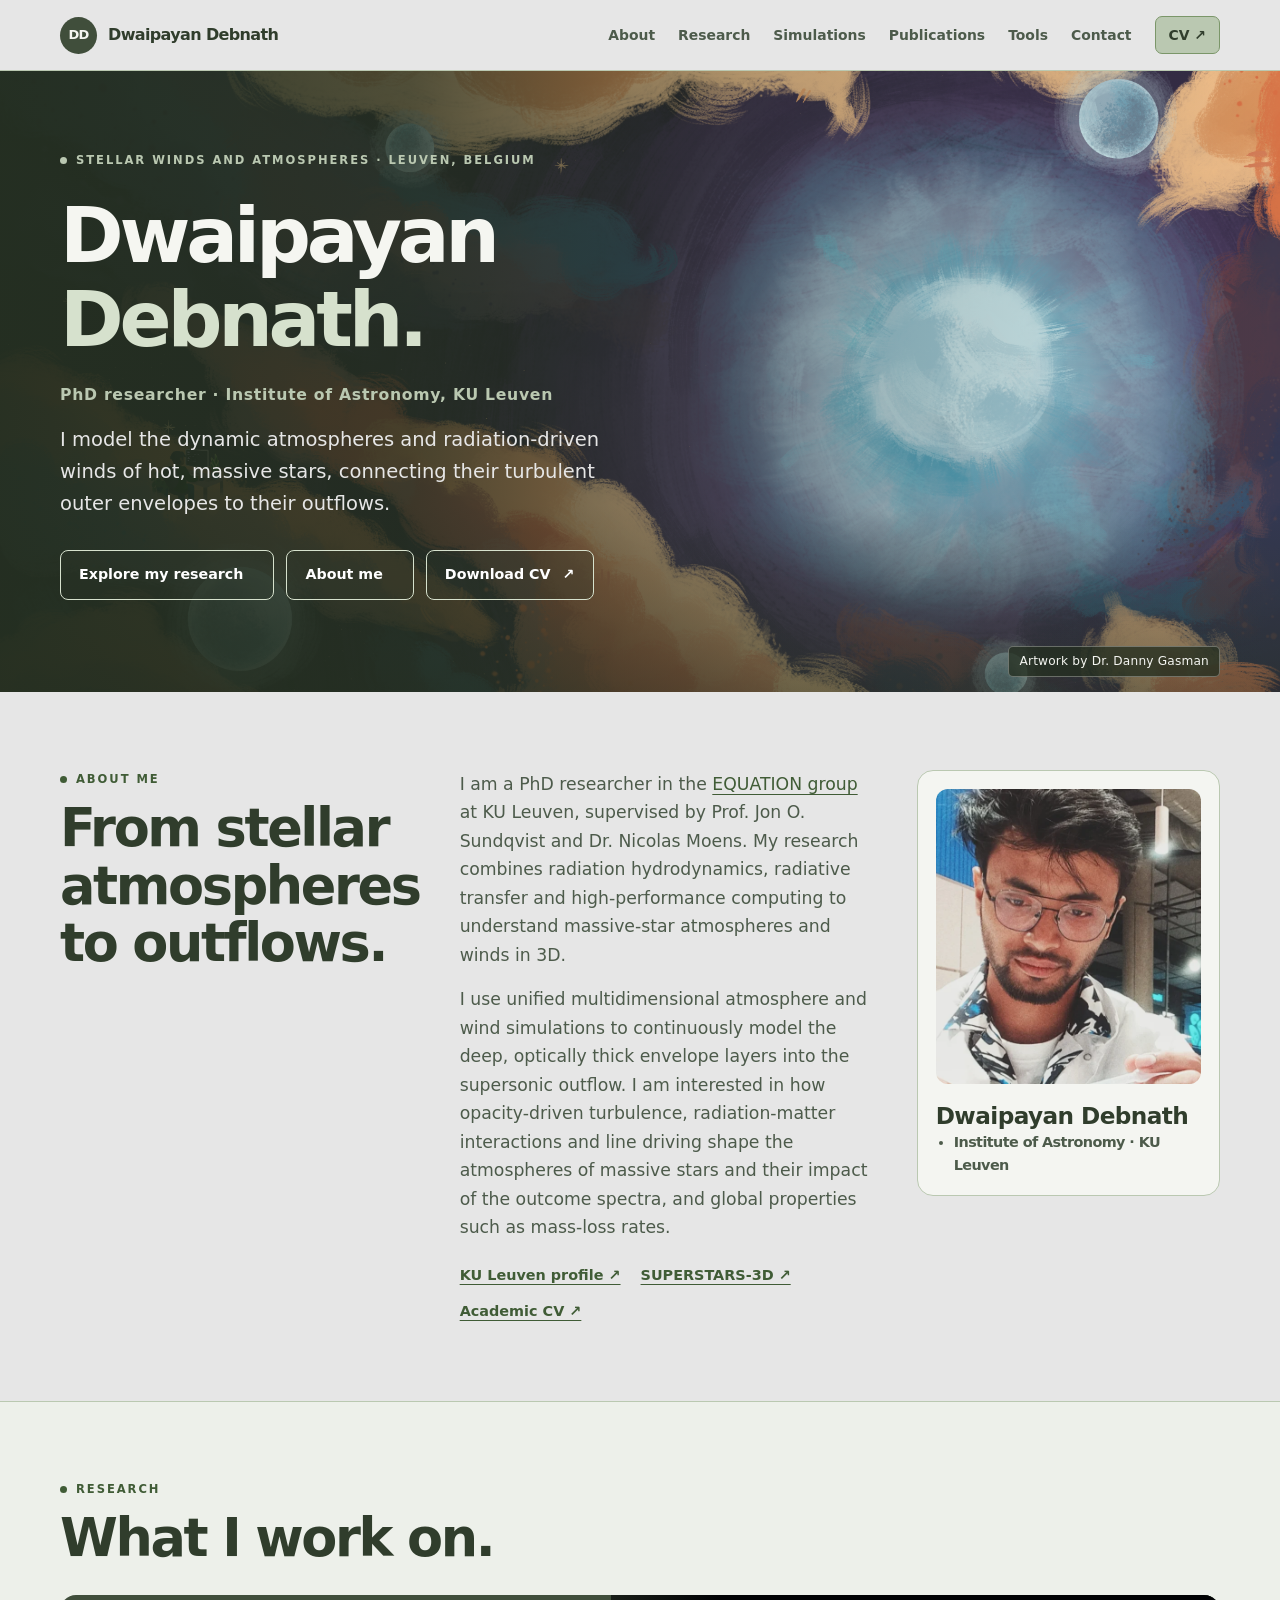
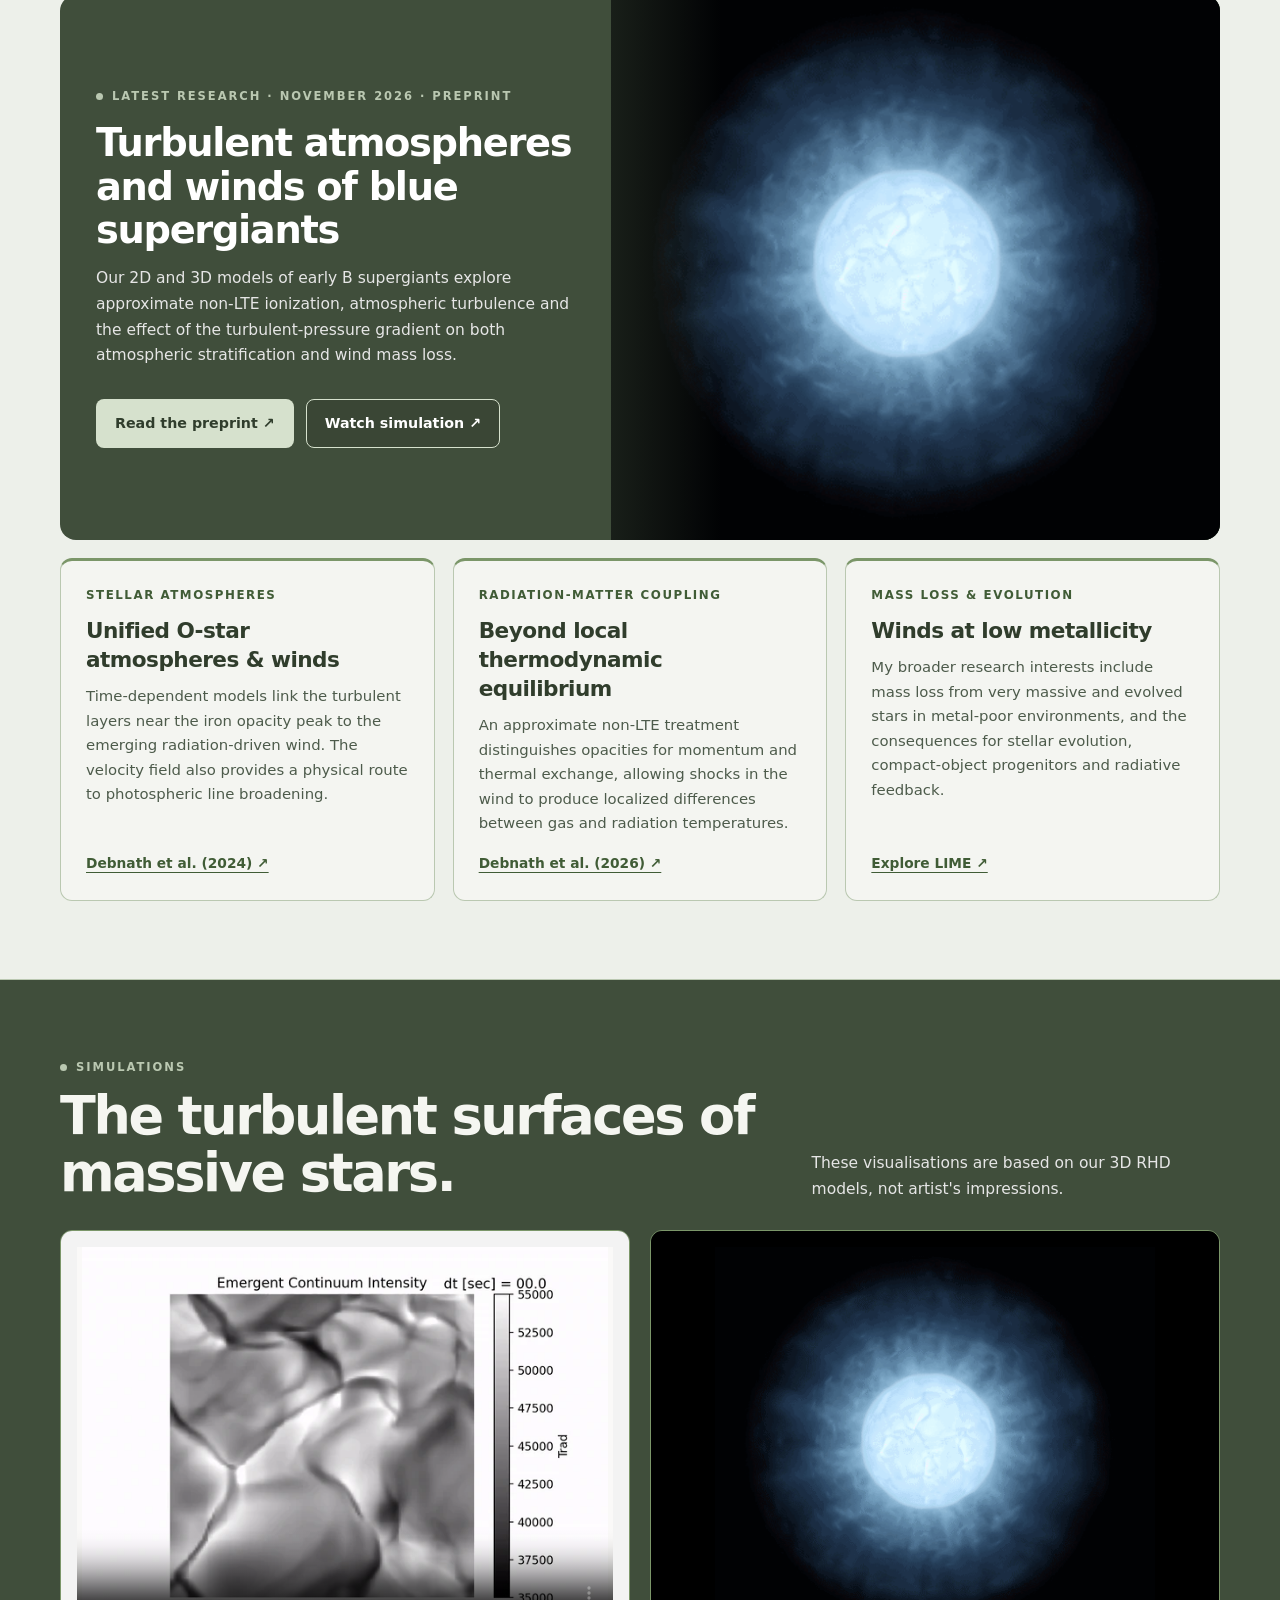
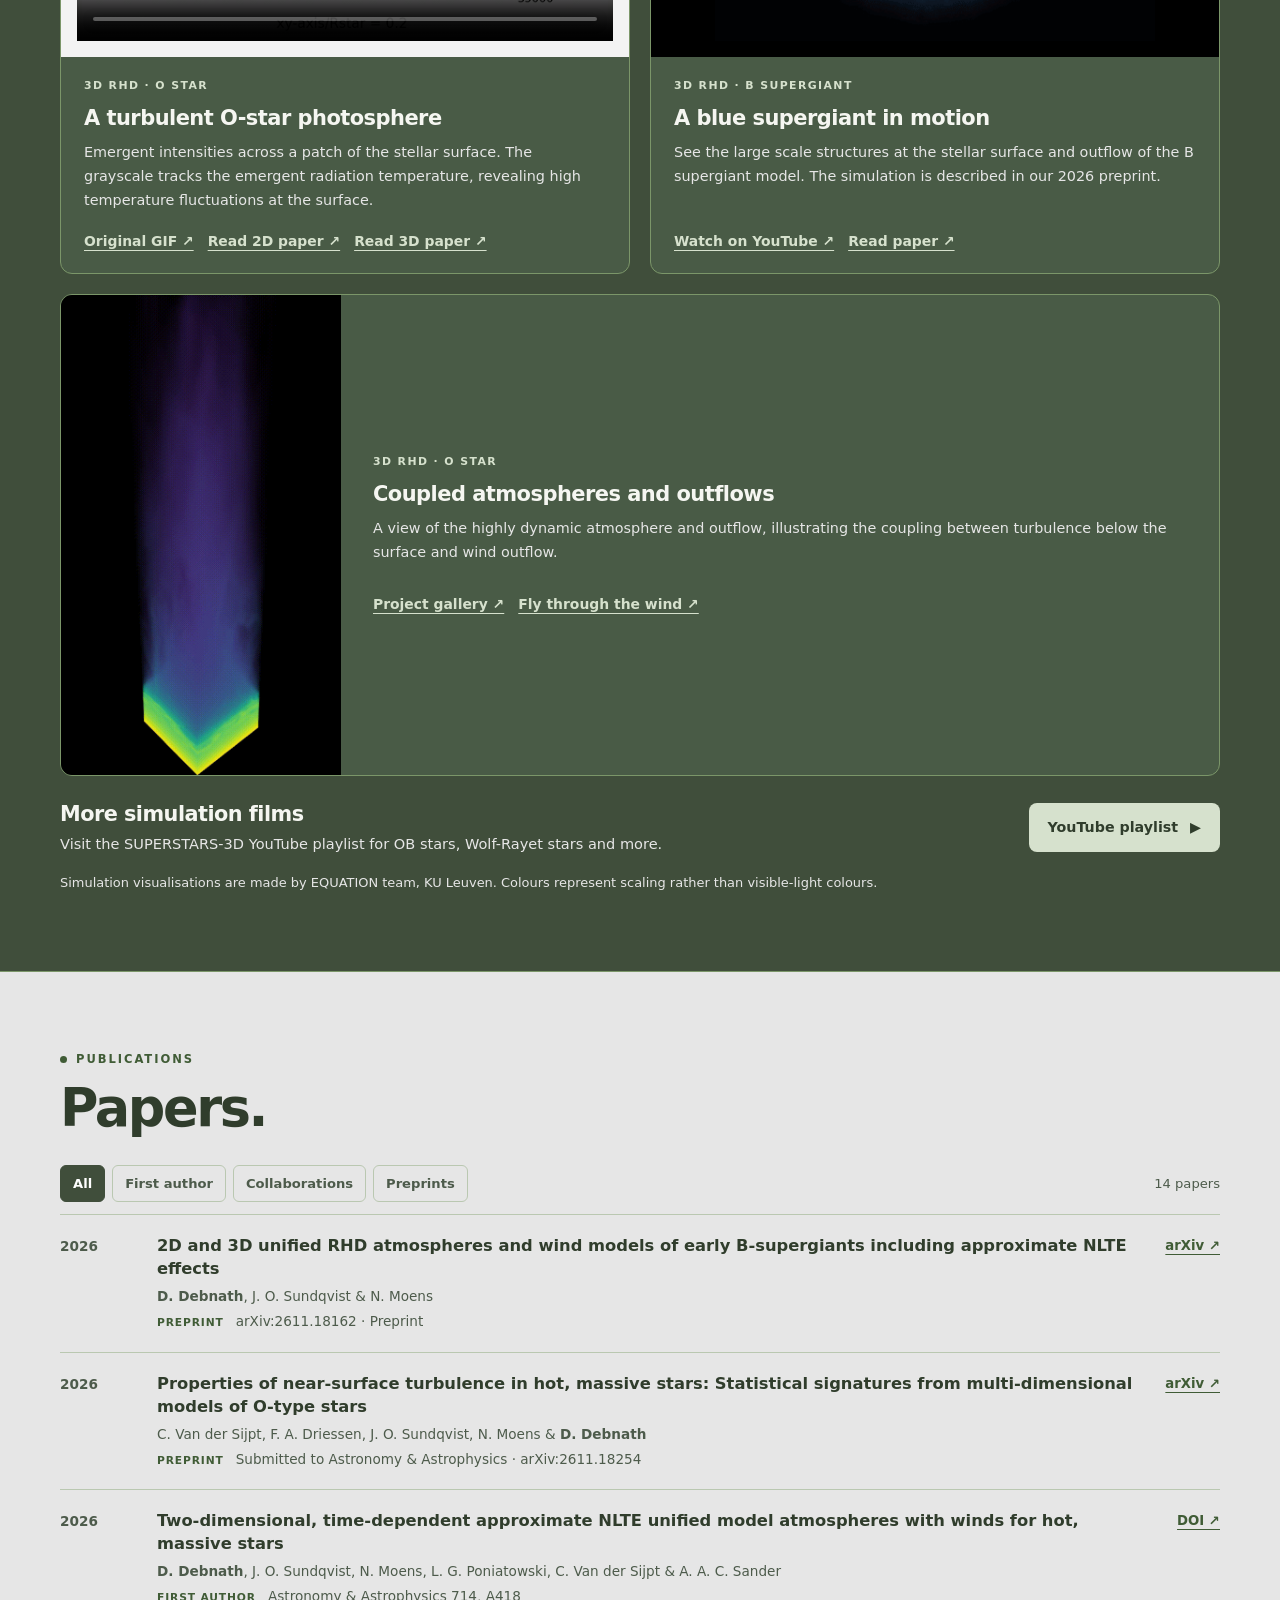
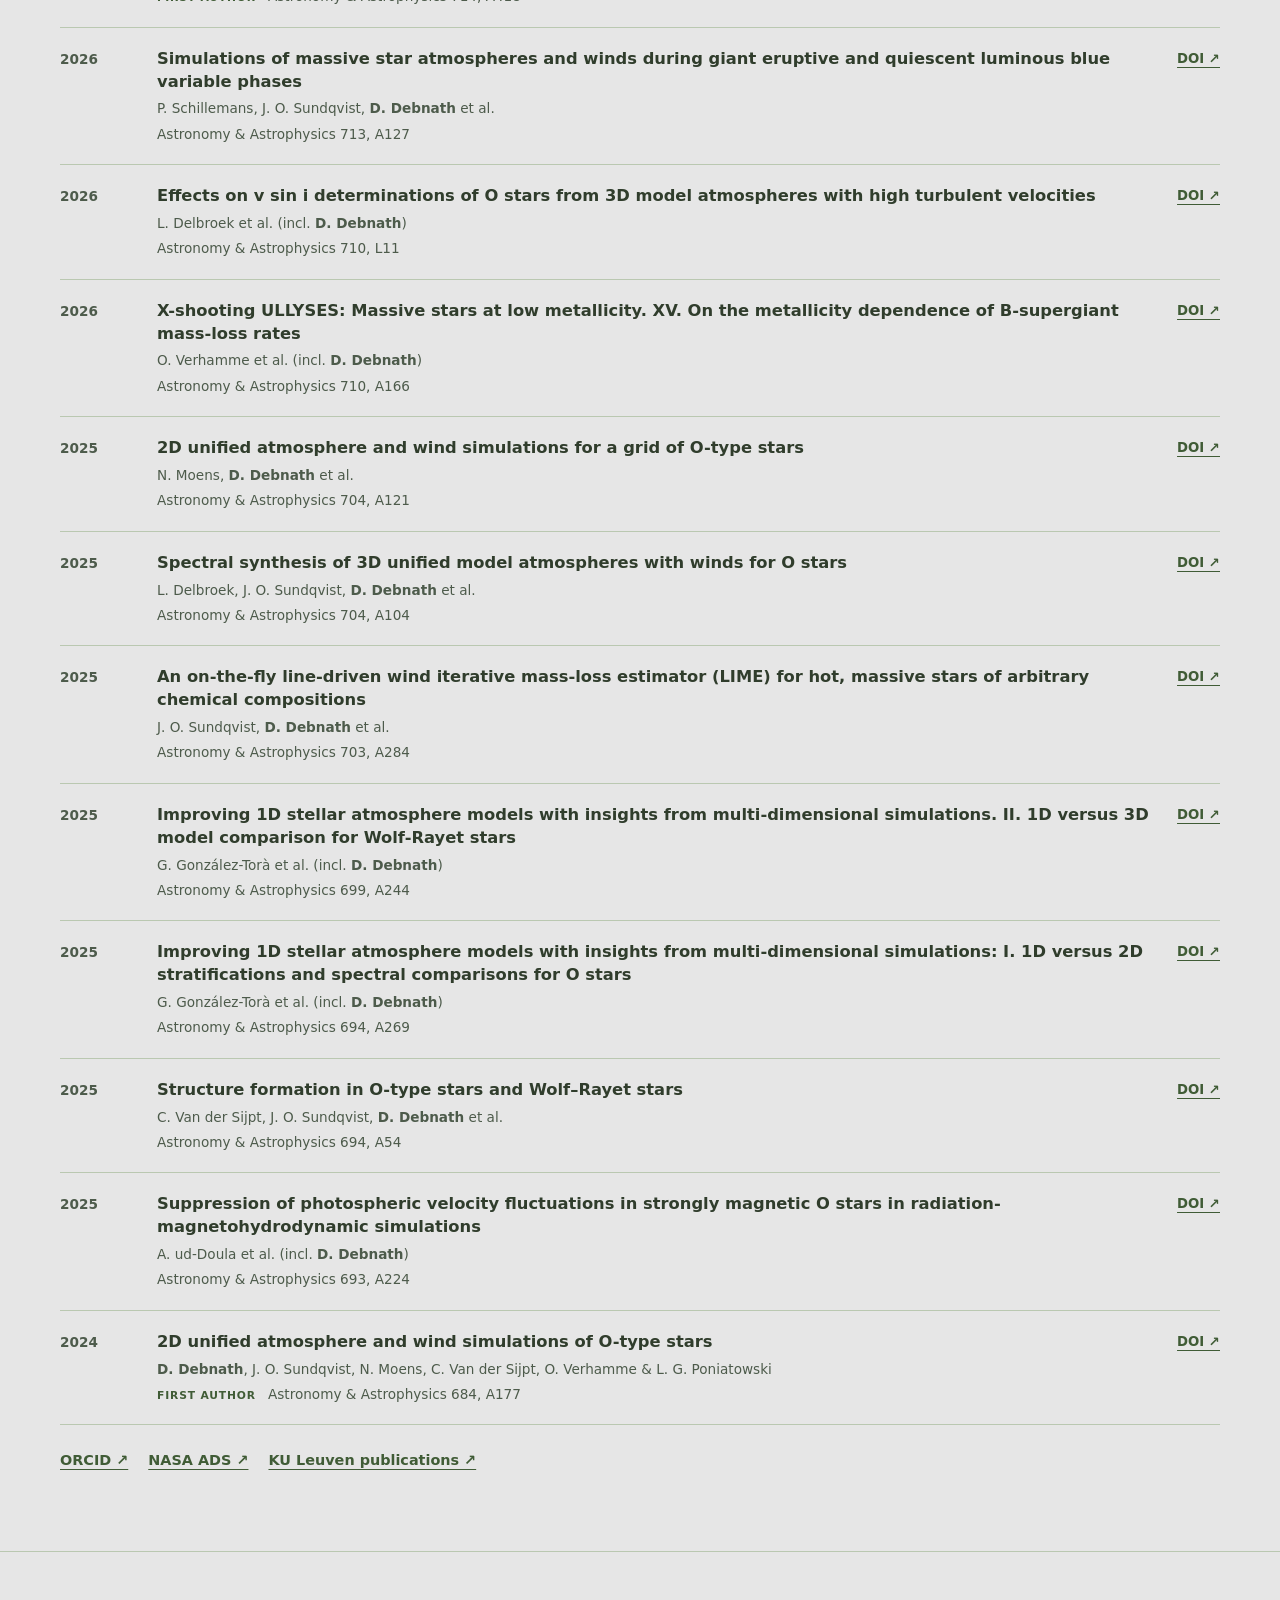
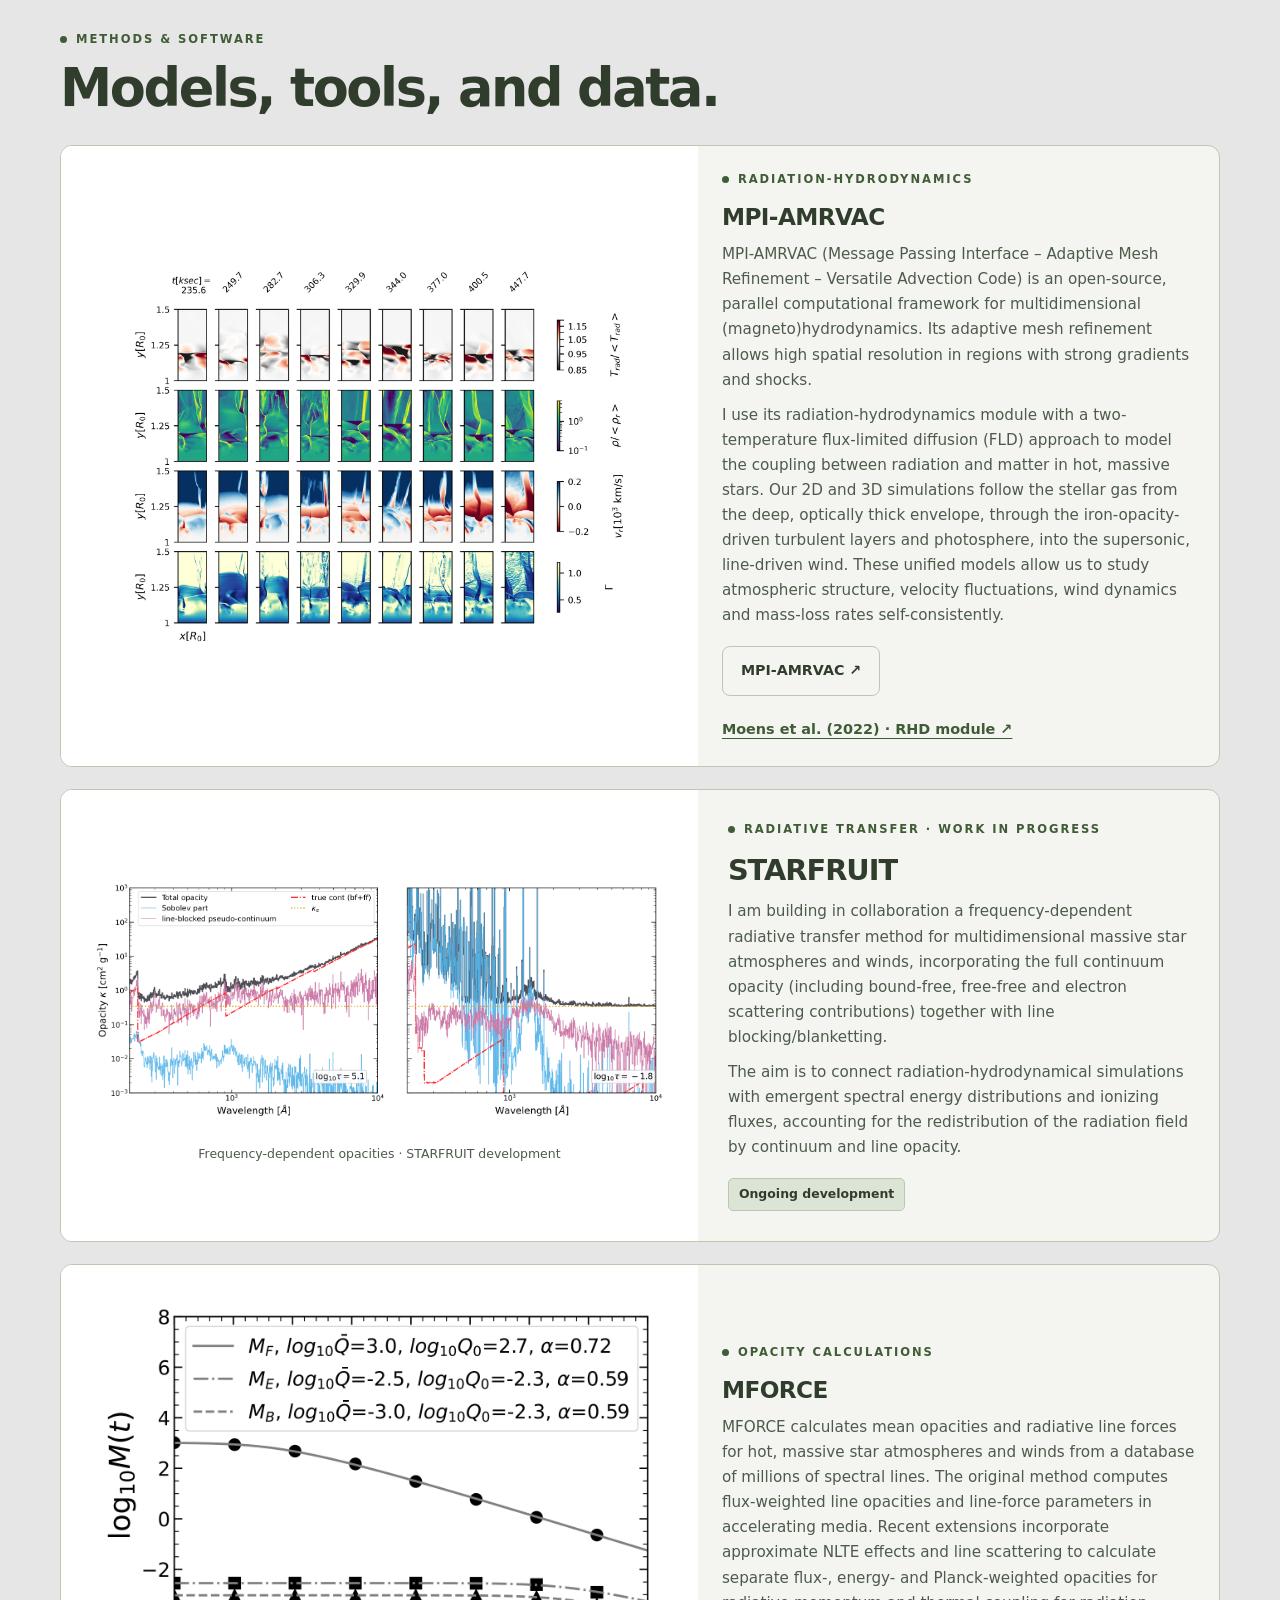
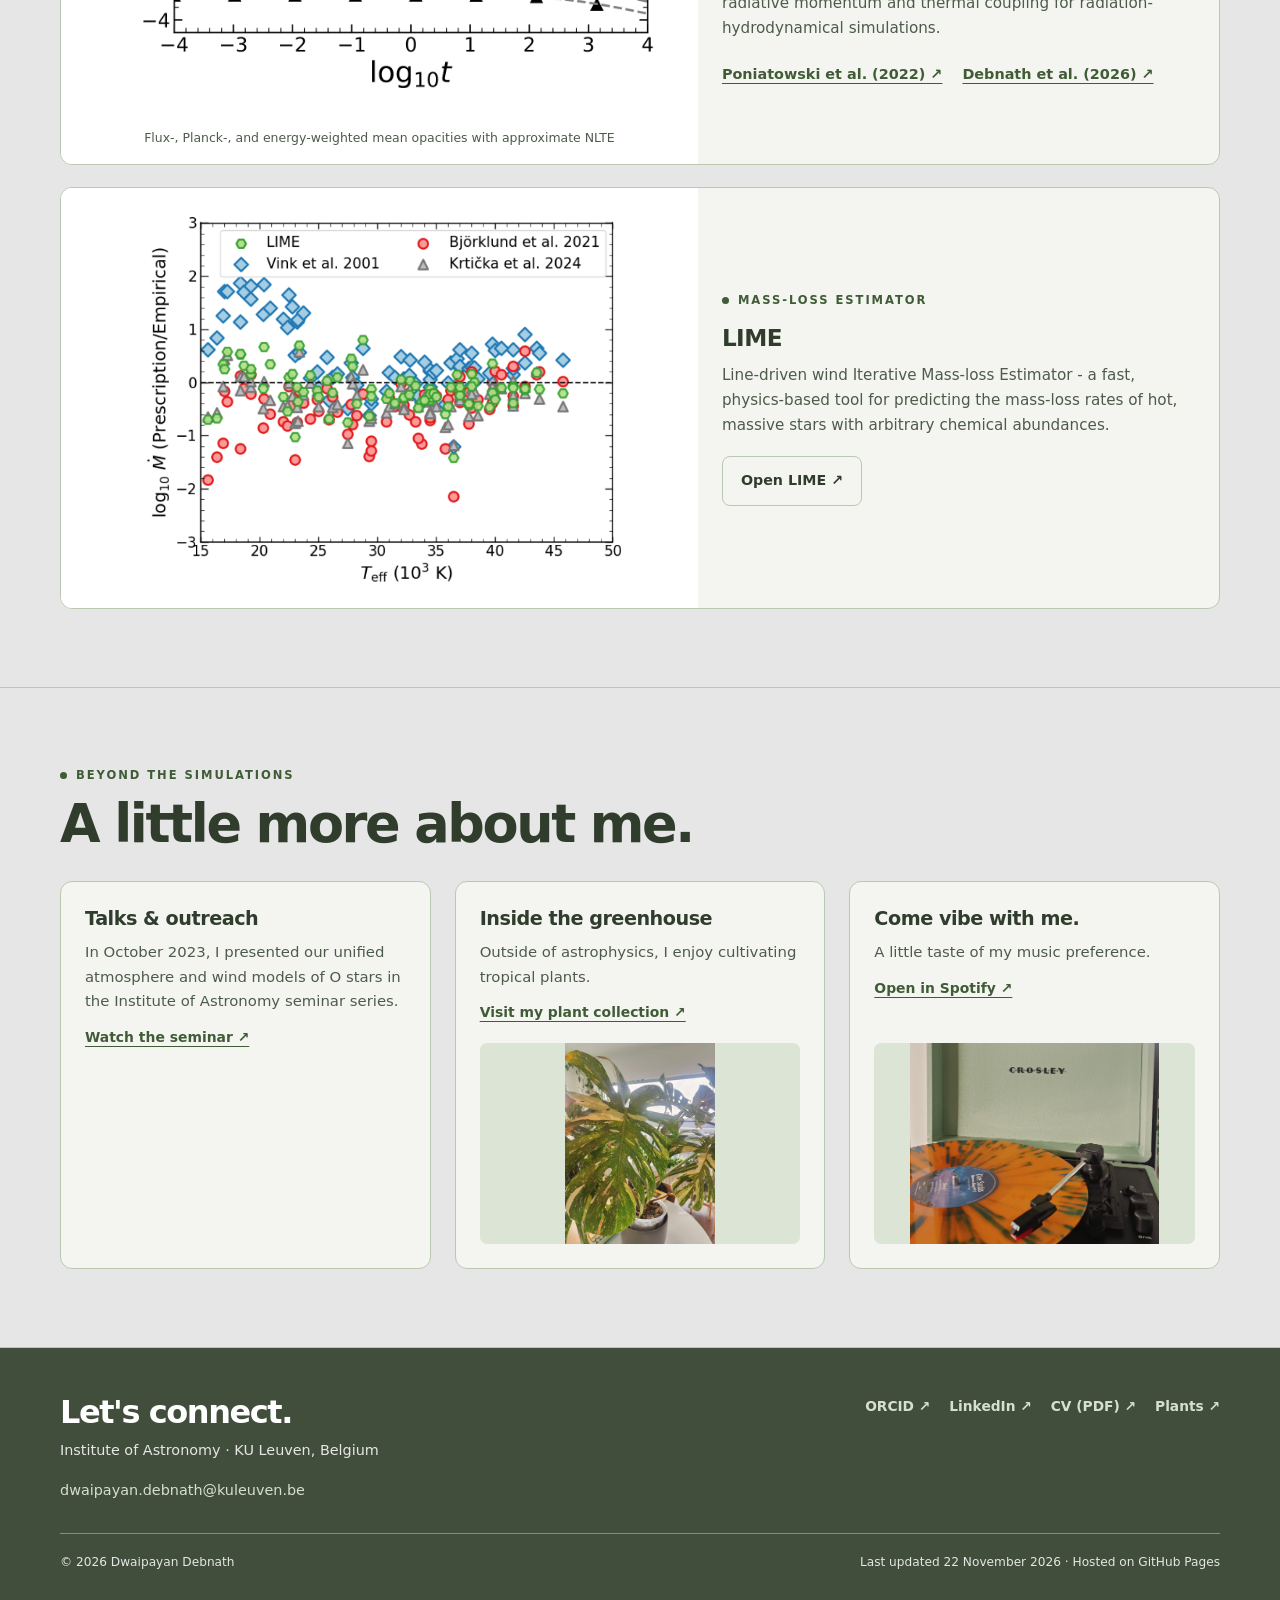
==== commit b97e400d: "Update website, publications, CV and plant collection" ====
--- a/index.html
+++ b/index.html
@@ -91,6 +91,15 @@
 #tools .method-wide>.zoom-link{min-width:0;align-self:stretch;display:flex;align-items:center;justify-content:center;background:#fff}
 #tools .method-wide>.zoom-link img{width:100%;height:auto;max-height:420px;object-fit:contain;padding:16px}
 @media(max-width:720px){#tools .tool-card.method-wide{grid-template-columns:1fr}#tools .method-wide>.zoom-link img{max-height:340px}}
+
+/* Three personal-interest cards, with matching backgrounds and responsive images. */
+#beyond .personal-grid{grid-template-columns:repeat(3,minmax(0,1fr));gap:24px;align-items:stretch}
+#beyond .personal-grid .small-card{display:flex;flex-direction:column;align-items:stretch;gap:0;min-width:0;background:var(--paper);border-color:var(--line)}
+#beyond .personal-grid .small-card h3{overflow-wrap:anywhere}
+#beyond .personal-grid .small-card .personal-image{display:block;margin-top:auto;padding-top:18px;min-width:0;line-height:0}
+#beyond .personal-grid .small-card .personal-image img{display:block;width:100%;height:auto;aspect-ratio:16/10;object-fit:contain;object-position:center;border-radius:7px;background:var(--secondary-soft,#e7ece3)}
+@media(max-width:900px){#beyond .personal-grid{gap:16px}#beyond .personal-grid .small-card{padding:20px}}
+@media(max-width:720px){#beyond .personal-grid{grid-template-columns:minmax(0,1fr)}#beyond .personal-grid .small-card .personal-image img{max-height:250px}}
 </style>
 <script type="application/ld+json">{"@context":"https://schema.org","@type":"Person","name":"Dwaipayan Debnath","alternateName":"D. Debnath","jobTitle":"PhD researcher in astrophysics","affiliation":{"@type":"CollegeOrUniversity","name":"KU Leuven","url":"https://www.kuleuven.be"},"url":"https://ddebnathkul.github.io/","image":"https://ddebnathkul.github.io/assets/img/portrait.webp","sameAs":["https://orcid.org/0000-0002-9571-2590","https://www.kuleuven.be/wieiswie/en/person/00141604","https://be.linkedin.com/in/dwaipayan-debnath-a316929b"]}</script>
 <script src="assets/js/site.js" defer></script>
@@ -129,11 +138,16 @@
 <article class="pub-row" data-kind="collab"><div class="pub-year">2025</div><div><a class="pub-title" href="https://doi.org/10.1051/0004-6361/202452375">Suppression of photospheric velocity fluctuations in strongly magnetic O stars in radiation-magnetohydrodynamic simulations</a><div class="pub-authors">A. ud-Doula et al. (incl. <strong>D. Debnath</strong>)</div><div class="pub-journal">Astronomy &amp; Astrophysics 693, A224</div></div><a class="pub-link" href="https://doi.org/10.1051/0004-6361/202452375">DOI ↗</a></article>
 <article class="pub-row" data-kind="first"><div class="pub-year">2024</div><div><a class="pub-title" href="https://doi.org/10.1051/0004-6361/202348206">2D unified atmosphere and wind simulations of O-type stars</a><div class="pub-authors"><strong>D. Debnath</strong>, J. O. Sundqvist, N. Moens, C. Van der Sijpt, O. Verhamme &amp; L. G. Poniatowski</div><div class="pub-journal"><span class=pub-badge>First author</span>Astronomy &amp; Astrophysics 684, A177</div></div><a class="pub-link" href="https://doi.org/10.1051/0004-6361/202348206">DOI ↗</a></article>
 </div><div class="text-links pub-more"><a href="https://orcid.org/0000-0002-9571-2590">ORCID ↗</a><a href="https://ui.adsabs.harvard.edu/search/q=author%3A%22Debnath%2C%20Dwaipayan%22">NASA ADS ↗</a><a href="https://www.kuleuven.be/wieiswie/en/person/00141604">KU Leuven publications ↗</a></div></div></section>
-<section id="tools" class="section"><div class="container"><div class="section-title"><div><div class="eyebrow">Methods &amp; software</div><h2>Models, tools, and data.</h2></div></div><div class="tools-grid"><article class="tool-card method-wide"><a class="zoom-link" href="assets/img/timeseries.png" data-zoom><img src="assets/img/timeseries-web.webp" alt="Time series of temperature, density, velocity, and Eddington factor in a 2D O-star atmosphere and wind model" loading="lazy" width="1600" height="1231"></a><div class="tool-copy"><div class="eyebrow">Radiation-hydrodynamics</div><h3>MPI-AMRVAC </h3><p>MPI-AMRVAC (Message Passing Interface - Adaptive Mesh Refinement - Versatile Advection Code) is an open-source, parallel computational framework for multidimensional (magneto)hydrodynamics. Its adaptive mesh refinement allows high spatial resolution in regions with strong gradients and shocks.</p><p>I use its radiation-hydrodynamics module with currently a flux-limited diffusion (FLD) approach to model the coupling between radiation and matter in hot, massive stars. Our 2D and 3D simulations, simultaneously model the deep, optically thick envelope, through the iron-opacity-bump and photosphere, into the supersonic, line-driven wind. These unified models allow us to study atmospheric structure formation, velocity fluctuations, and wind dynamics self-consistently.</p><a class="button outline" href="https://amrvac.org/">MPI-AMRVAC ↗</a><div class="text-links"><a href="https://doi.org/10.1051/0004-6361/202141023"> RHD module · Moens et al. (2022)↗</a></div></div></article>
-<article class="tool-card starfruit-card"><figure class="starfruit-figure" data-optional-figure><a class="zoom-link" href="assets/img/opacity_comparison.png" data-zoom><img src="assets/img/opacity_comparison.png" alt="Comparison of continuum and line opacities used in the development of STARFRUIT" loading="lazy"></a><div class="figure-placeholder" hidden><span>Opacity comparison</span><small>Figure to be added</small></div><figcaption>Frequency-dependent opacities</figcaption></figure><div class="tool-copy"><div class="eyebrow">Radiative transfer · Work in progress</div><h3>STARFRUIT</h3><p>I am building in collaboration a frequency-dependent radiative transfer method for multidimensional massive star atmospheres and winds, incorporating the full continuum opacity (including bound-free, free-free and electron scattering contributions) together with line blocking/blanketting, and taking line-scattering into account.</p><span class="development-label">Ongoing development</span></div></article>
-<article class="tool-card mforce-card" style="grid-column:1 / -1;"><figure class="mforce-figure"><a class="zoom-link" href="assets/img/nlte_compare.png" data-zoom><img src="assets/img/nlte_compare.png" alt="Flux-, Planck-, and energy-weighted mean opacities calculated with approximate NLTE" loading="lazy"></a><figcaption>Flux-, Planck-, and energy-weighted mean opacities with approximate NLTE</figcaption></figure><div class="tool-copy"><div class="eyebrow">Opacity calculations </div><h3>MFORCE</h3><p>MFORCE calculates line opacity multipliers and mean opacities for hot, massive star atmospheres and winds from a database of millions of spectral lines. The original method computes flux-weighted line opacities and line-force parameters in accelerating media. Recent extensions incorporate approximate NLTE effects and line scattering to calculate separate flux-, energy- and Planck-weighted opacities for radiative momentum and thermal coupling for radiation-hydrodynamical simulations.</p><div class="text-links"><a href="https://doi.org/10.1051/0004-6361/202142888">Poniatowski et al. (2022) ↗</a><a href="https://doi.org/10.1051/0004-6361/202660303">Debnath et al. (2026) ↗</a></div></div></article>
+<section id="tools" class="section"><div class="container"><div class="section-title"><div><div class="eyebrow">Methods &amp; software</div><h2>Models, tools, and data.</h2></div></div><div class="tools-grid"><article class="tool-card method-wide"><a class="zoom-link" href="assets/img/timeseries.png" data-zoom><img src="assets/img/timeseries-web.webp" alt="Time series of temperature, density, velocity, and Eddington factor in a 2D O-star atmosphere and wind model" loading="lazy" width="1600" height="1231"></a><div class="tool-copy"><div class="eyebrow">Radiation-hydrodynamics</div><h3>MPI-AMRVAC </h3><p>MPI-AMRVAC (Message Passing Interface – Adaptive Mesh Refinement – Versatile Advection Code) is an open-source, parallel computational framework for multidimensional (magneto)hydrodynamics. Its adaptive mesh refinement allows high spatial resolution in regions with strong gradients and shocks.</p><p>I use its radiation-hydrodynamics module with a two-temperature flux-limited diffusion (FLD) approach to model the coupling between radiation and matter in hot, massive stars. Our 2D and 3D simulations follow the stellar gas from the deep, optically thick envelope, through the iron-opacity-driven turbulent layers and photosphere, into the supersonic, line-driven wind. These unified models allow us to study atmospheric structure, velocity fluctuations, wind dynamics and mass-loss rates self-consistently.</p><a class="button outline" href="https://amrvac.org/">MPI-AMRVAC ↗</a><div class="text-links"><a href="https://doi.org/10.1051/0004-6361/202141023">Moens et al. (2022) · RHD module ↗</a></div></div></article>
+<article class="tool-card starfruit-card"><figure class="starfruit-figure" data-optional-figure><a class="zoom-link" href="assets/img/opacity_comparison.png" data-zoom><img src="assets/img/opacity_comparison.png" alt="Comparison of continuum and line opacities used in the development of STARFRUIT" loading="lazy"></a><div class="figure-placeholder" hidden><span>Opacity comparison</span><small>Figure to be added</small></div><figcaption>Frequency-dependent opacities · STARFRUIT development</figcaption></figure><div class="tool-copy"><div class="eyebrow">Radiative transfer · Work in progress</div><h3>STARFRUIT</h3><p>I am building in collaboration a frequency-dependent radiative transfer method for multidimensional massive star atmospheres and winds, incorporating the full continuum opacity (including bound-free, free-free and electron scattering contributions) together with line blocking/blanketting.</p><p>The aim is to connect radiation-hydrodynamical simulations with emergent spectral energy distributions and ionizing fluxes, accounting for the redistribution of the radiation field by continuum and line opacity.</p><span class="development-label">Ongoing development</span></div></article>
+<article class="tool-card mforce-card" style="grid-column:1 / -1;"><figure class="mforce-figure"><a class="zoom-link" href="assets/img/nlte_compare.png" data-zoom><img src="assets/img/nlte_compare.png" alt="Flux-, Planck-, and energy-weighted mean opacities calculated with approximate NLTE" loading="lazy"></a><figcaption>Flux-, Planck-, and energy-weighted mean opacities with approximate NLTE</figcaption></figure><div class="tool-copy"><div class="eyebrow">Opacity calculations </div><h3>MFORCE</h3><p>MFORCE calculates mean opacities and radiative line forces for hot, massive star atmospheres and winds from a database of millions of spectral lines. The original method computes flux-weighted line opacities and line-force parameters in accelerating media. Recent extensions incorporate approximate NLTE effects and line scattering to calculate separate flux-, energy- and Planck-weighted opacities for radiative momentum and thermal coupling for radiation-hydrodynamical simulations.</p><div class="text-links"><a href="https://doi.org/10.1051/0004-6361/202142888">Poniatowski et al. (2022) ↗</a><a href="https://doi.org/10.1051/0004-6361/202660303">Debnath et al. (2026) ↗</a></div></div></article>
 <article class="tool-card method-wide"><a class="zoom-link" href="assets/img/lime_comparison.png" data-zoom><img src="assets/img/lime_comparison.png" alt="Comparison of predicted-to-empirical mass-loss rates for OB stars using LIME and three alternative prescriptions" loading="lazy" width="675" height="535"></a><div class="tool-copy"><div class="eyebrow">Mass-loss estimator</div><h3>LIME</h3><p>Line-driven wind Iterative Mass-loss Estimator - a fast, physics-based tool for predicting the mass-loss rates of hot, massive stars with arbitrary chemical abundances.</p><a class="button outline" href="https://lime.ster.kuleuven.be/">Open LIME ↗</a></div></article></div></div></section>
-<section class="section" id="beyond"><div class="container"><div class="section-title"><div><div class="eyebrow">Beyond the simulations</div><h2>A little more about me.</h2></div></div><div class="personal-grid"><article class="small-card"><h3>Talks &amp; outreach</h3><p>In October 2023, I presented our unified atmosphere and wind models of O stars in the Institute of Astronomy seminar series.</p><a href="https://www.youtube.com/watch?v=_sN6rrLdsqg">Watch the seminar ↗</a></article><article class="small-card green"><div><h3>Inside the greenhouse</h3><p>Outside of astrophysics, I enjoy cultivating tropical plants.</p><a href="plants.html">Visit my plant collection ↗</a></div><img src="assets/img/plants/thai_constellation.jpg" alt="Variegated Monstera leaf" loading="lazy"></article></div></div></section>
+<section class="section" id="beyond"><div class="container"><div class="section-title"><div><div class="eyebrow">Beyond the simulations</div><h2>A little more about me.</h2></div></div><div class="personal-grid"><article class="small-card"><h3>Talks &amp; outreach</h3><p>In October 2023, I presented our unified atmosphere and wind models of O stars in the Institute of Astronomy seminar series.</p><a href="https://www.youtube.com/watch?v=_sN6rrLdsqg">Watch the seminar ↗</a></article><article class="small-card"><div><h3>Inside the greenhouse</h3><p>Outside of astrophysics, I enjoy cultivating tropical plants.</p><a href="plants.html">Visit my plant collection ↗</a></div><a class="personal-image" href="plants.html" aria-label="Visit my plant collection"><img src="assets/img/plants/thai_constellation.jpg" alt="Variegated Monstera leaf" loading="lazy"></a></article>
+<article class="small-card music-card" id="music" aria-labelledby="music-title">
+  <div><h3 id="music-title">Come vibe with me.</h3><p>A little taste of my music preference.</p><a href="https://open.spotify.com/playlist/37i9dQZF1EQqZlCxLOykhS" target="_blank" rel="noopener noreferrer">Open in Spotify ↗</a></div>
+  <a class="personal-image" href="https://open.spotify.com/playlist/37i9dQZF1EQqZlCxLOykhS" target="_blank" rel="noopener noreferrer" aria-label="Open my Spotify playlist"><img src="assets/img/pic_song.jpg" alt="Music and Spotify playlist" loading="lazy"></a>
+</article>
+</div></div></section>
 </main>
 <footer class="footer" id="contact"><div class="container"><div class="footer-grid"><div><h2>Let's connect.</h2><p>Institute of Astronomy · KU Leuven, Belgium</p><p><a href="mailto:dwaipayan.debnath@kuleuven.be">dwaipayan.debnath@kuleuven.be</a></p></div><div class="footer-links"><a href="https://orcid.org/0000-0002-9571-2590">ORCID ↗</a><a href="https://be.linkedin.com/in/dwaipayan-debnath-a316929b">LinkedIn ↗</a><a href="cv.pdf">CV (PDF) ↗</a><a href="plants.html">Plants ↗</a></div></div><div class="footer-bottom"><span>© 2026 Dwaipayan Debnath</span><span>Last updated 22 November 2026 · Hosted on GitHub Pages</span></div></div></footer>
 <dialog class="dialog" id="image-dialog" aria-label="Enlarged scientific figure"><button type="button" aria-label="Close enlarged image">×</button><img alt=""></dialog>
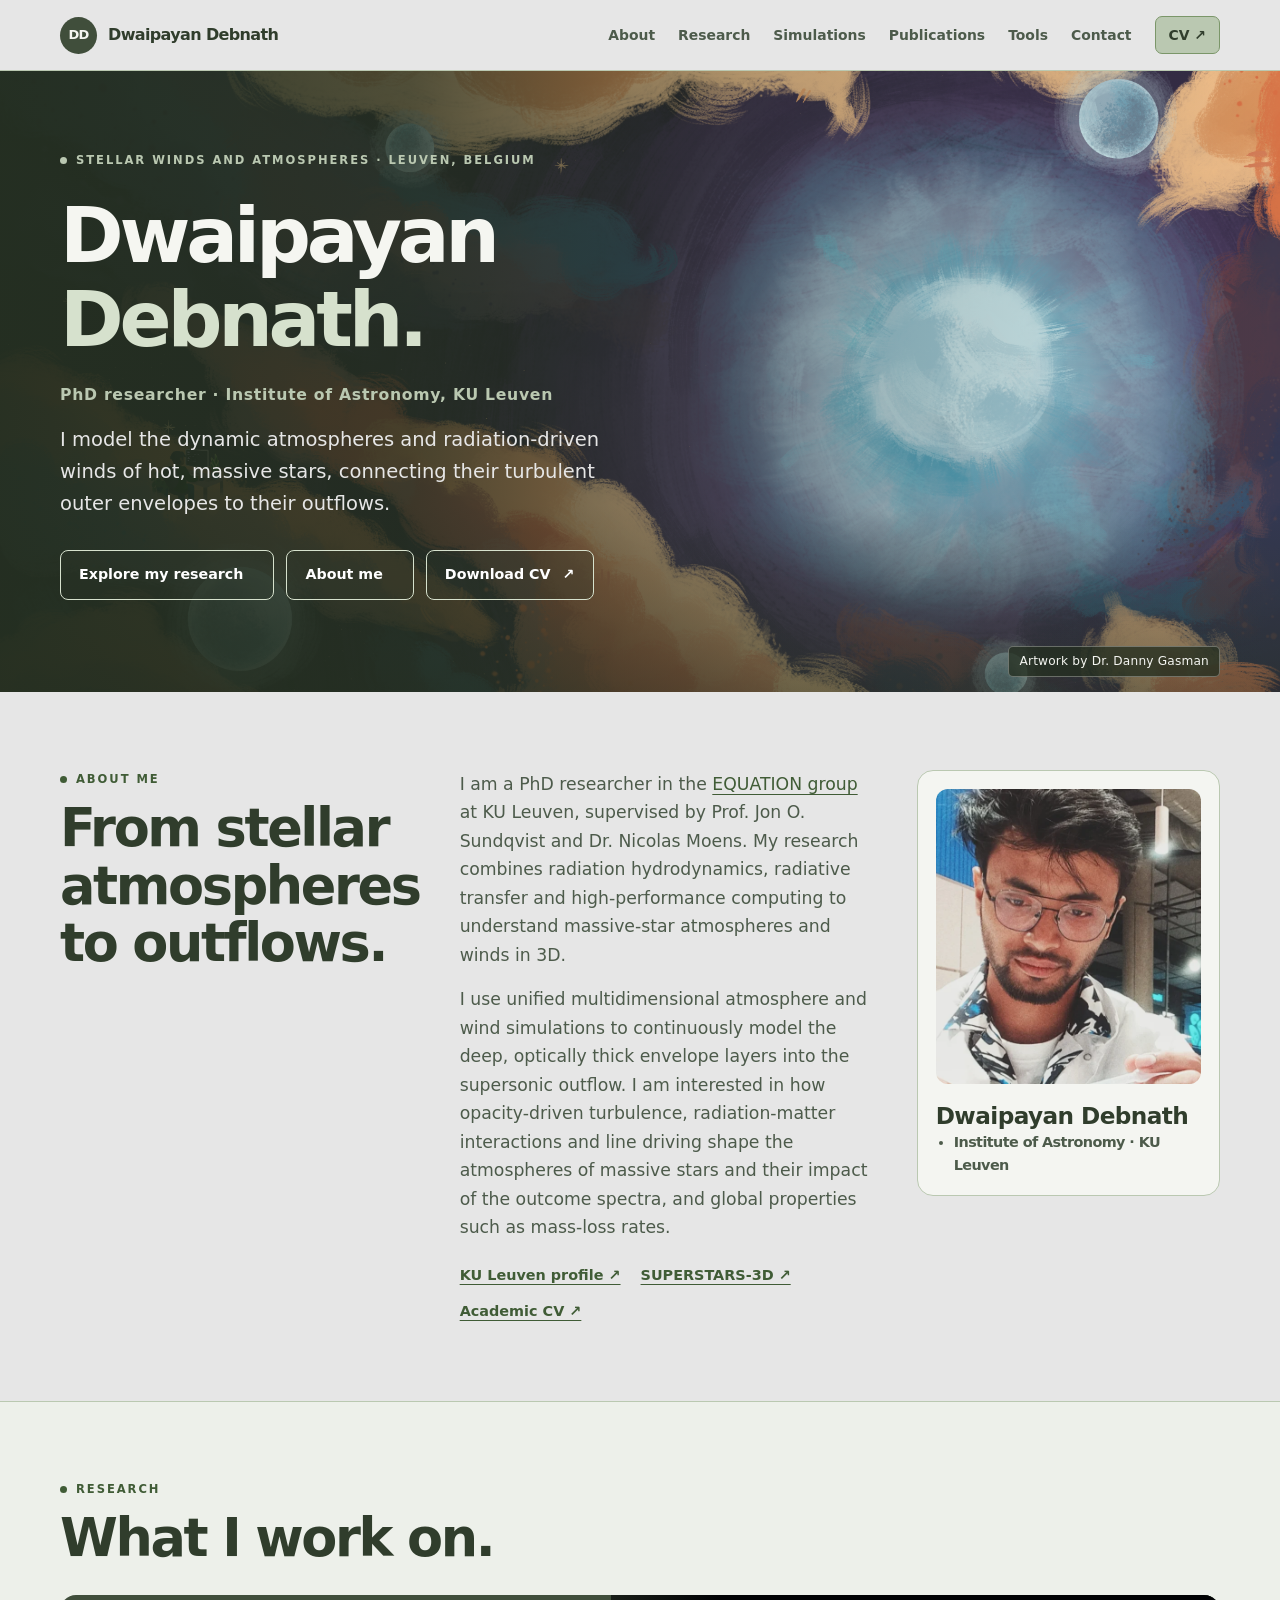
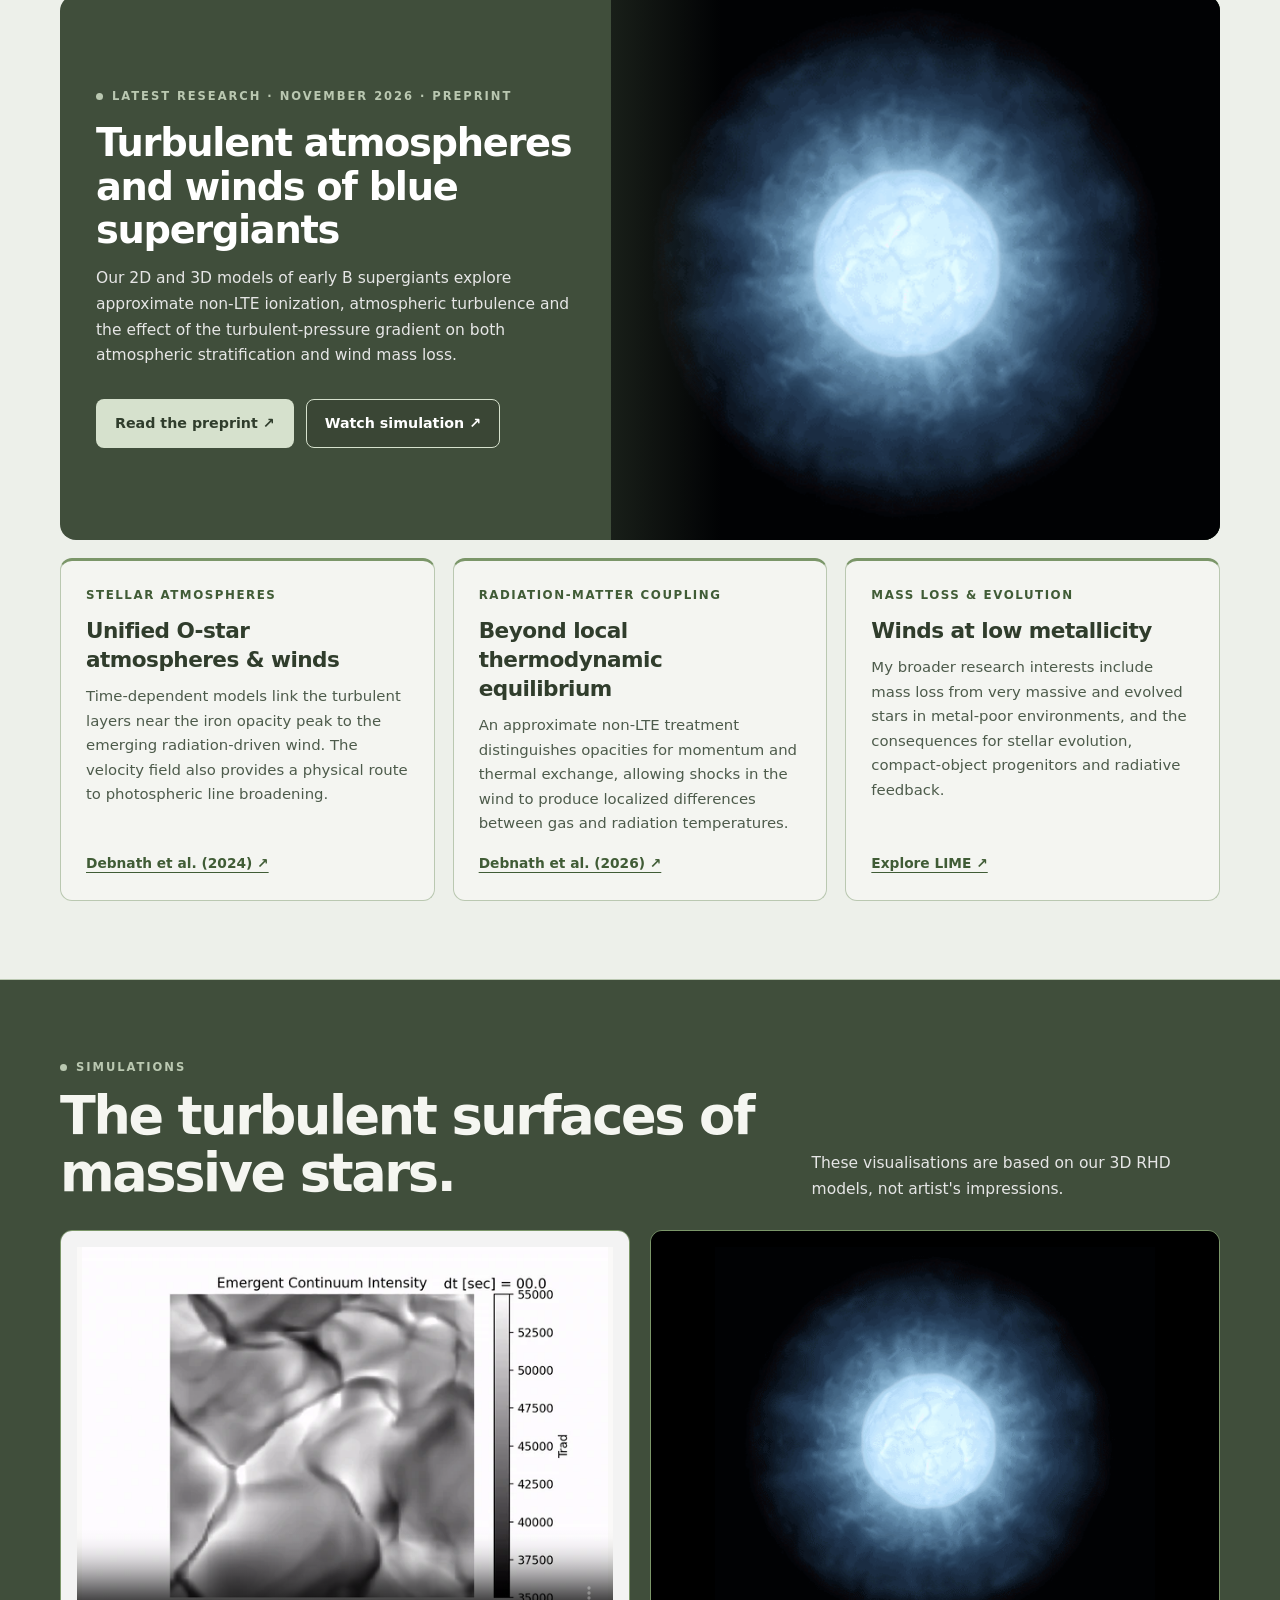
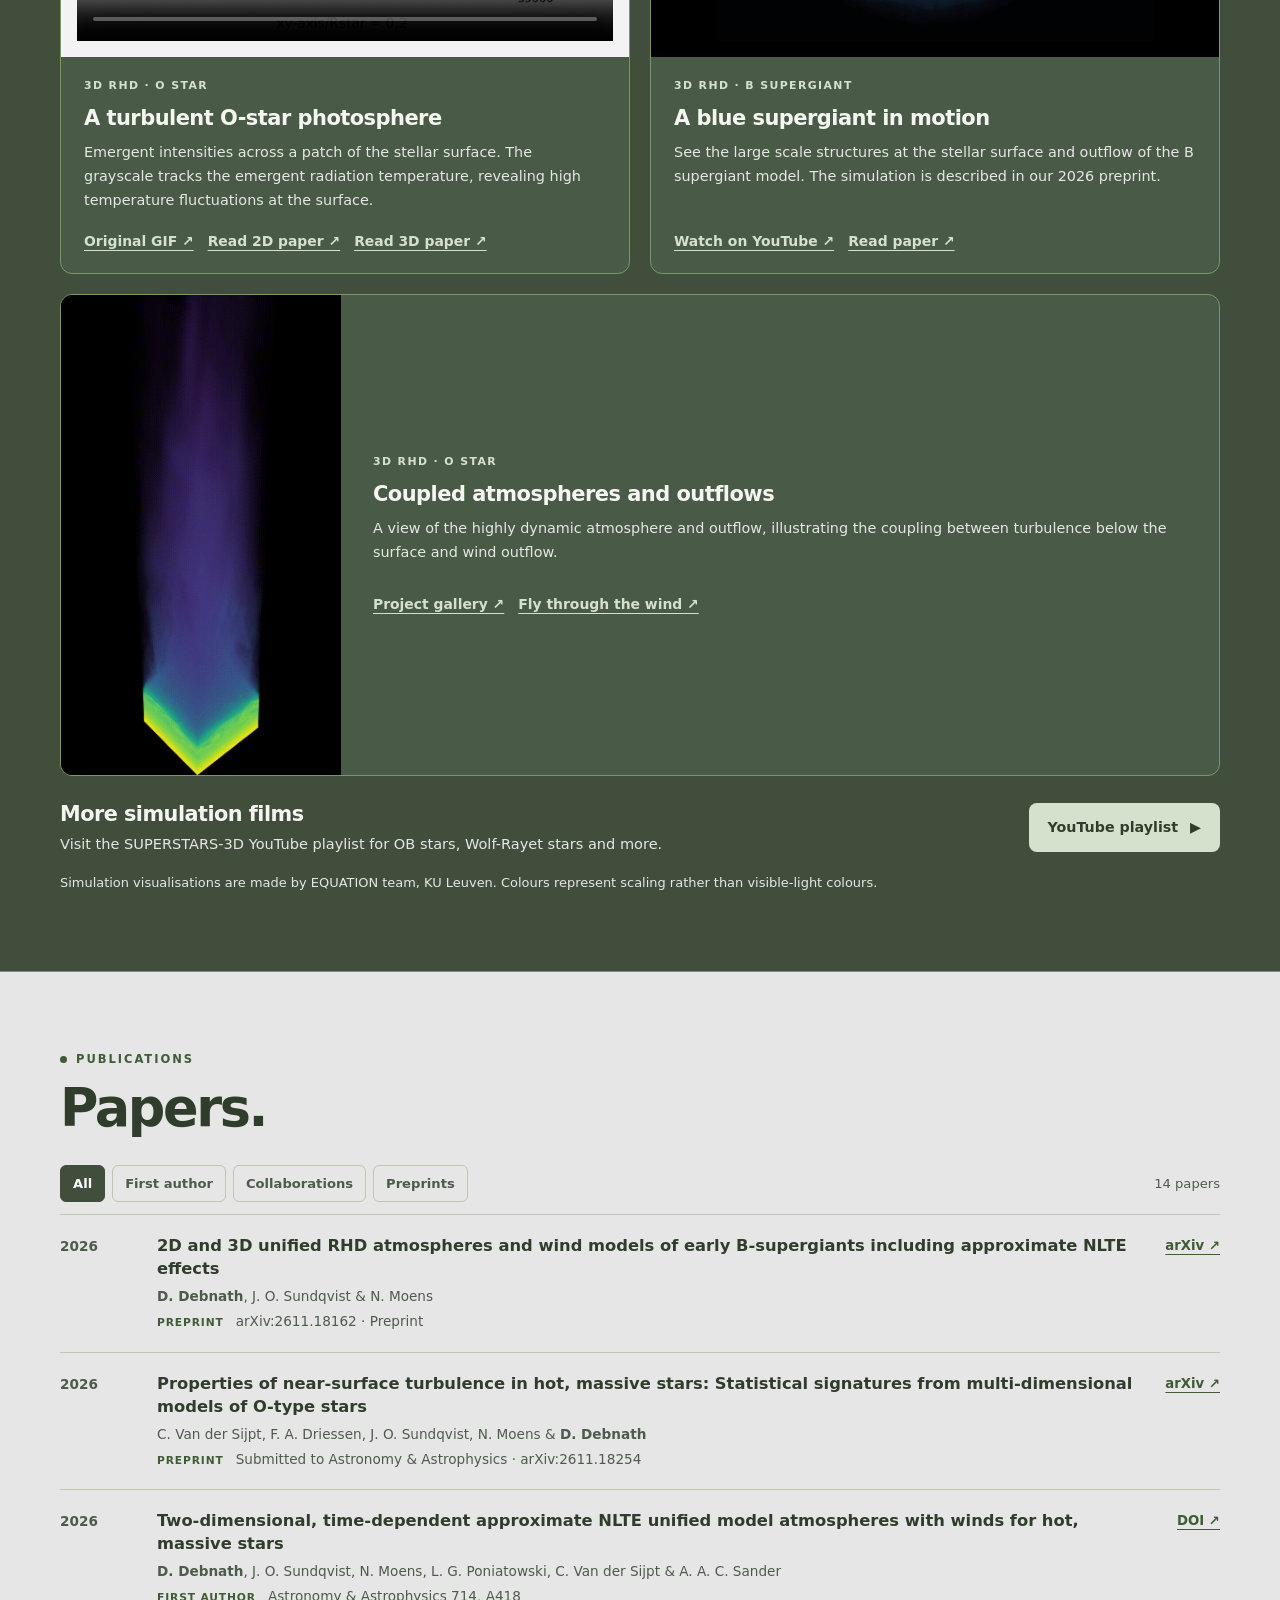
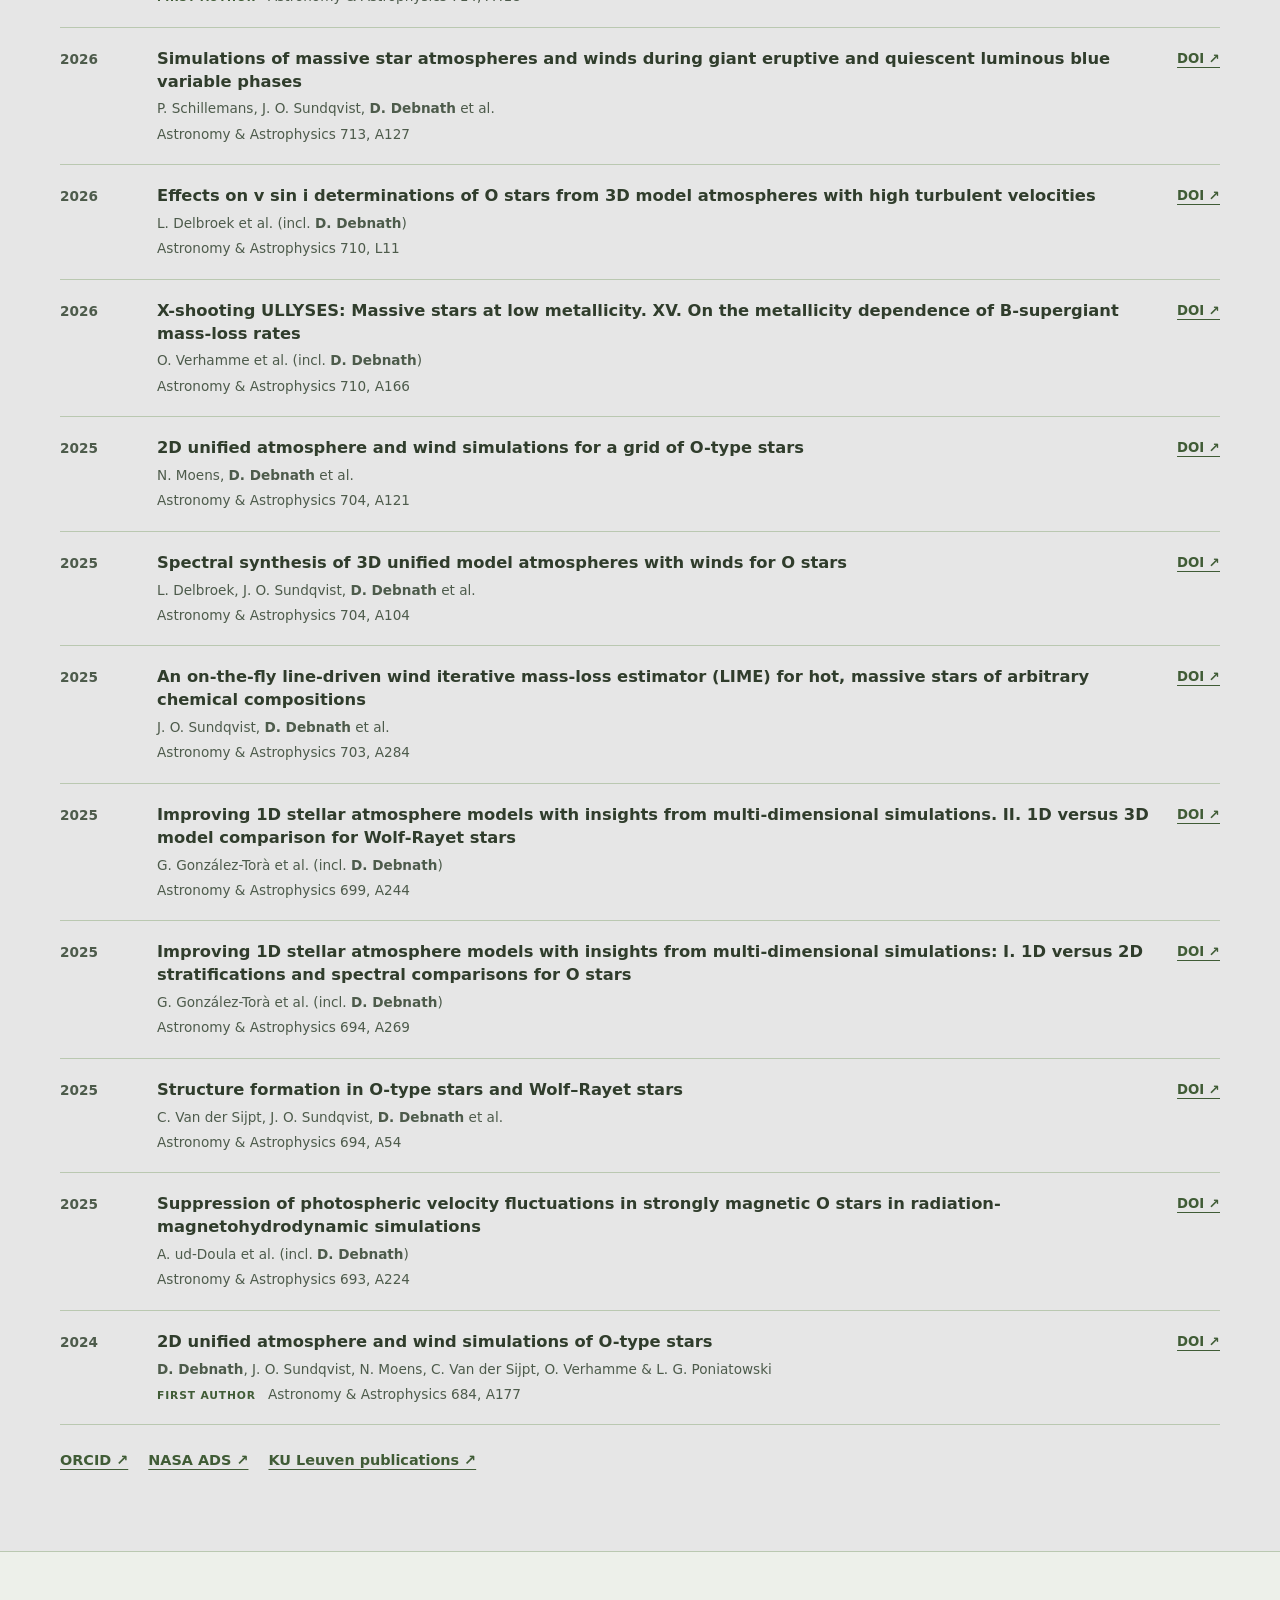
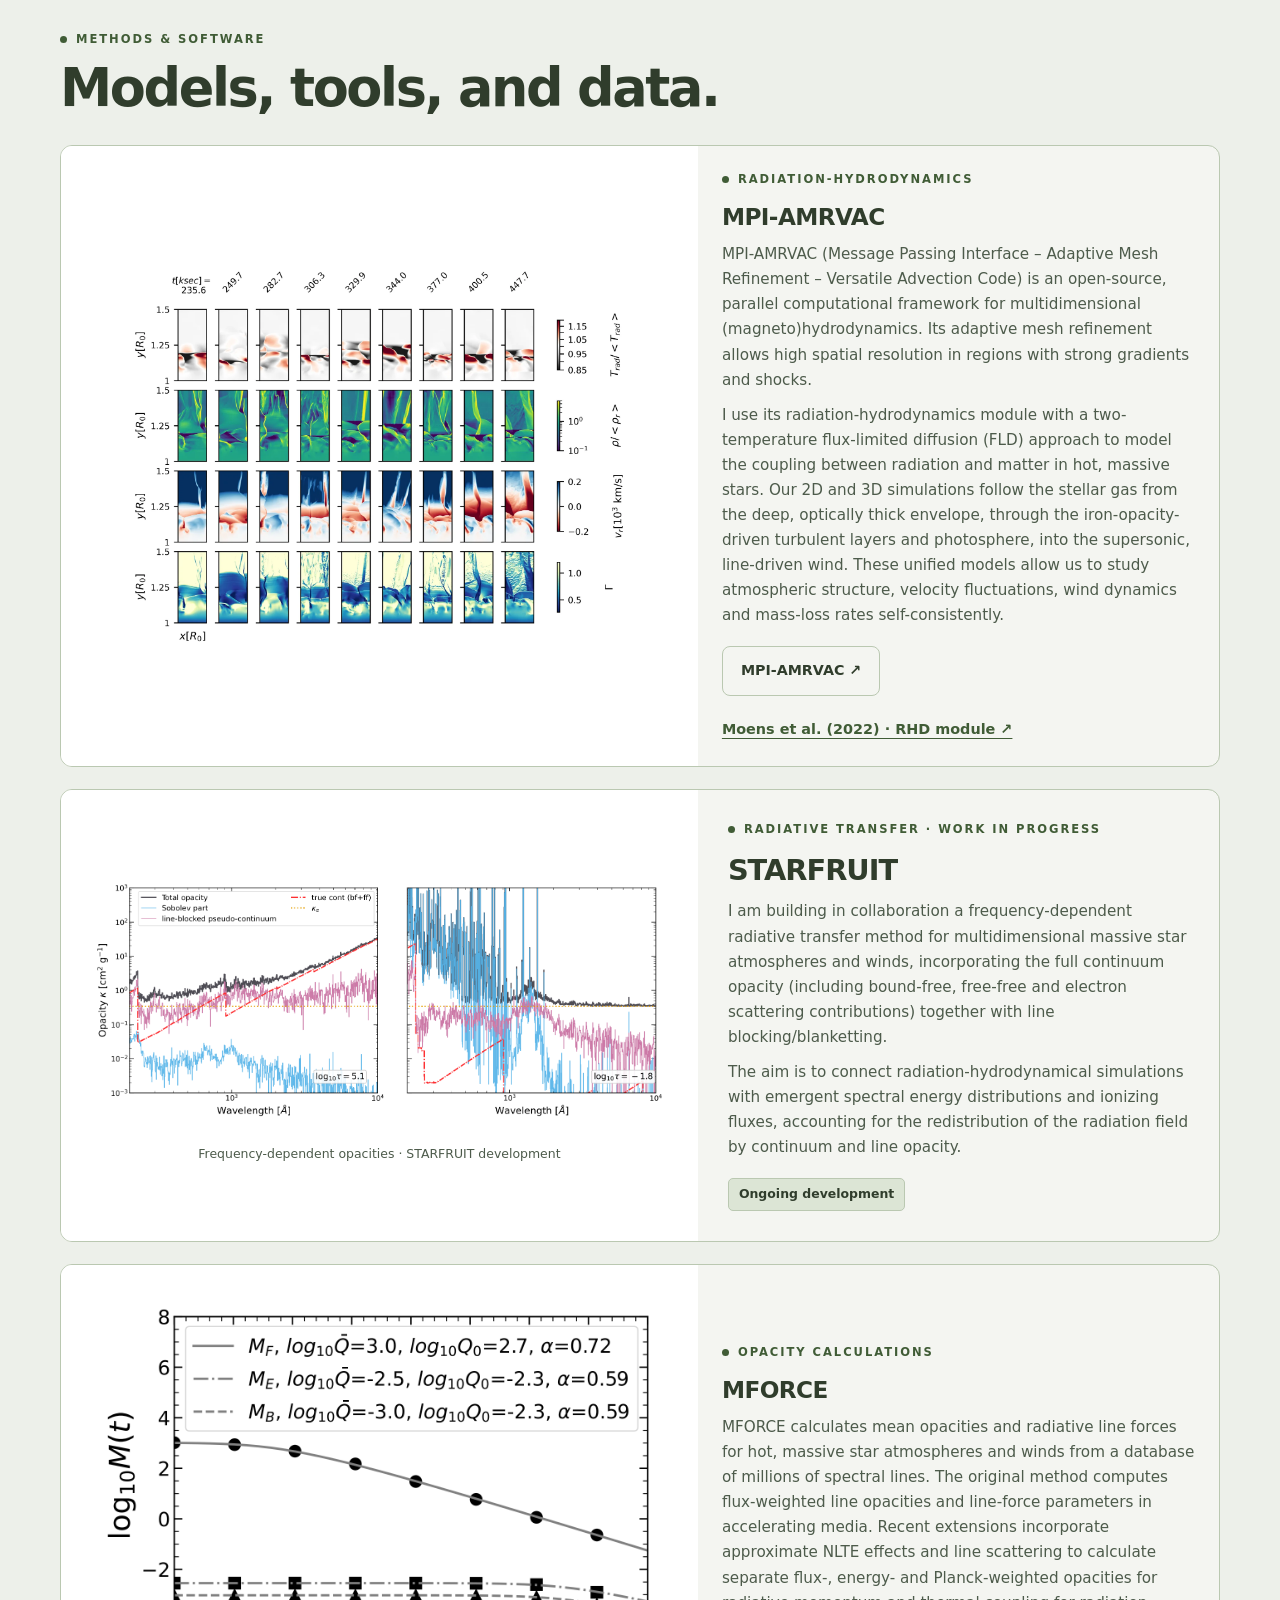
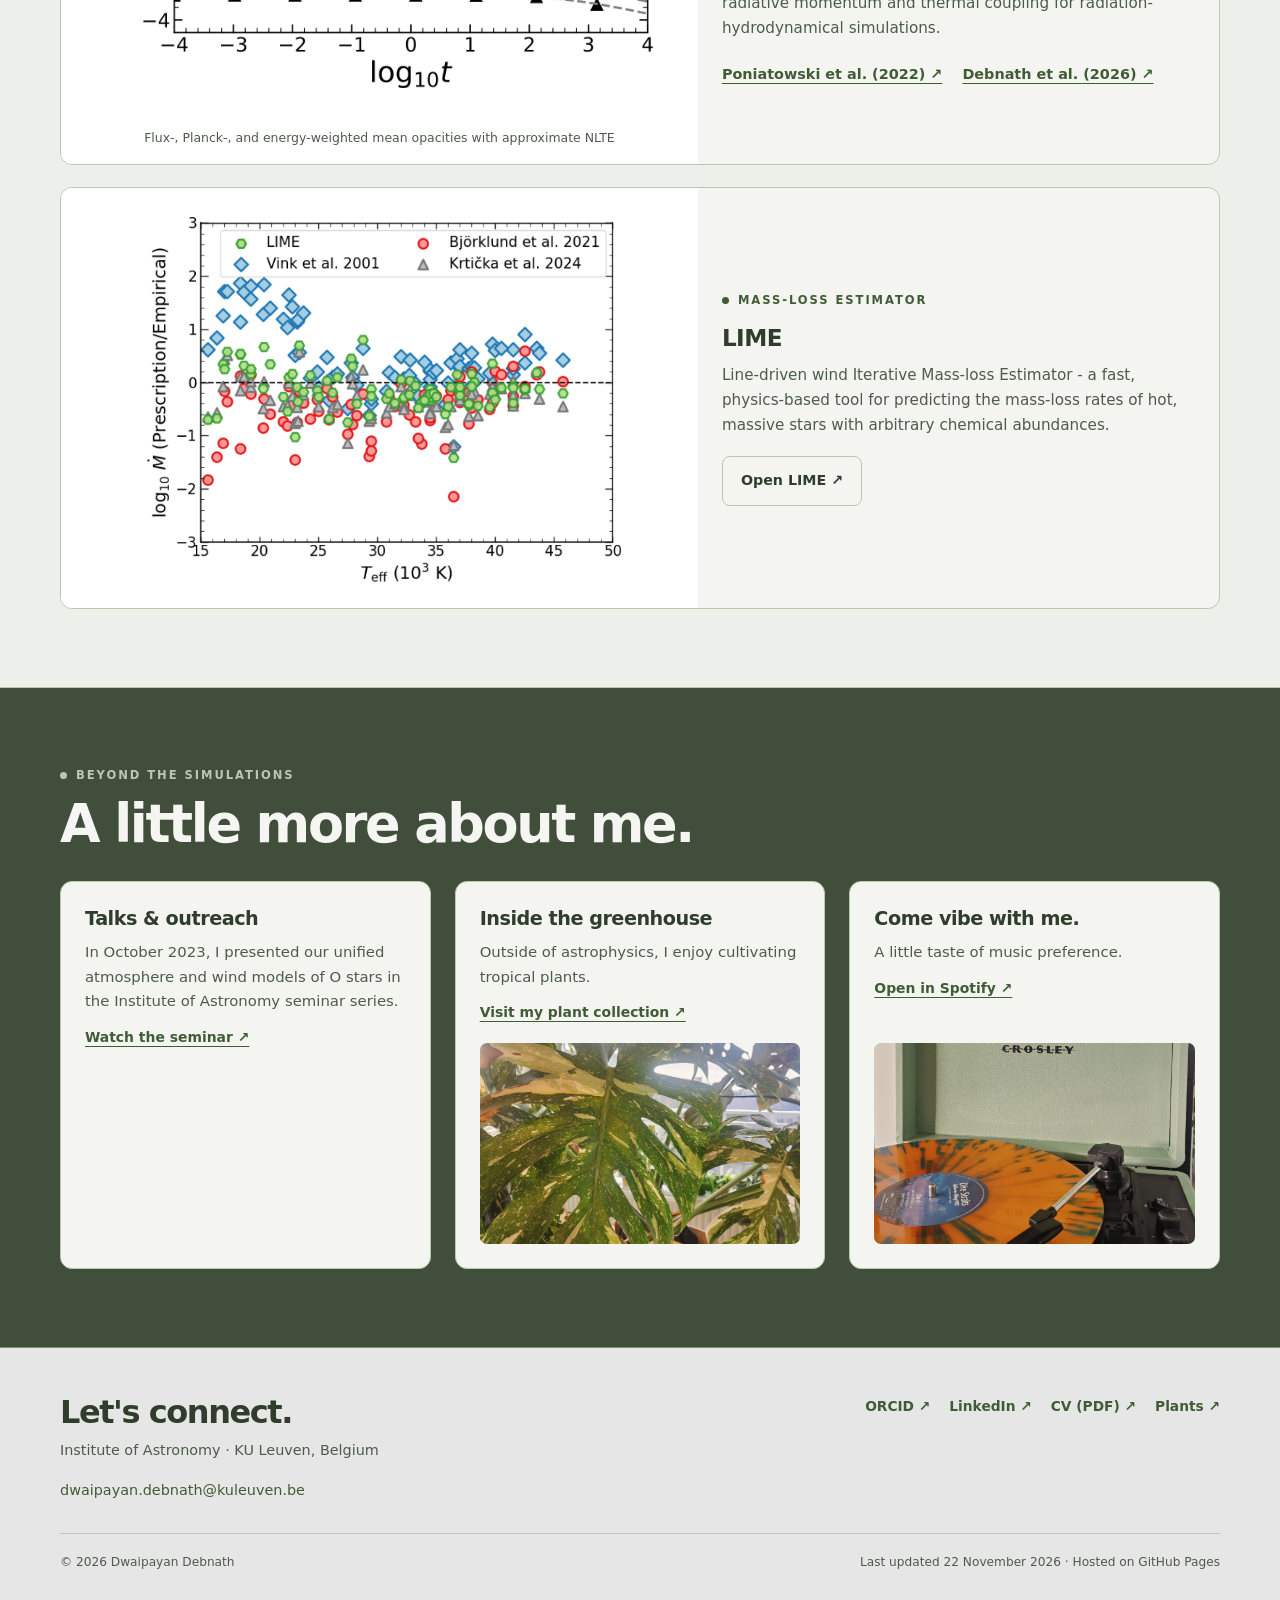
==== commit dea1f227: "Update website, publications, CV and plant collection" ====
--- a/index.html
+++ b/index.html
@@ -100,6 +100,44 @@
 #beyond .personal-grid .small-card .personal-image img{display:block;width:100%;height:auto;aspect-ratio:16/10;object-fit:contain;object-position:center;border-radius:7px;background:var(--secondary-soft,#e7ece3)}
 @media(max-width:900px){#beyond .personal-grid{gap:16px}#beyond .personal-grid .small-card{padding:20px}}
 @media(max-width:720px){#beyond .personal-grid{grid-template-columns:minmax(0,1fr)}#beyond .personal-grid .small-card .personal-image img{max-height:250px}}
+
+/* BEGIN homepage palette and photograph update */
+/* Repeat the existing dark / mist / pale-green section rhythm. */
+#about, #publications { background: var(--bg, #e6e6e6); }
+#research, #tools { background: #edf0ea; }
+#beyond {
+  background: var(--navy, #404e3b);
+  color: #f5f6f1;
+  border-color: #7b9669;
+}
+#beyond .section-title .eyebrow { color: var(--warm, #bac8b1); }
+#beyond .personal-grid .small-card {
+  background: var(--paper, #f4f5f1);
+  color: var(--ink, #303d2c);
+  border-color: var(--line, #bac8b1);
+}
+/* Crop photographs to fill their frames, without letterboxing. */
+#beyond .personal-grid .small-card .personal-image img {
+  display: block;
+  width: 100%;
+  height: auto;
+  aspect-ratio: 16 / 10;
+  object-fit: cover;
+  object-position: center;
+  background: transparent;
+}
+/* Return to the mist tone after the dark personal section. */
+#contact.footer {
+  background: var(--bg, #e6e6e6);
+  color: var(--muted, #4d5b4b);
+}
+#contact.footer h2 { color: var(--ink, #303d2c); }
+#contact.footer a { color: var(--blue, #405c36); }
+#contact.footer .footer-bottom {
+  color: var(--muted, #4d5b4b);
+  border-color: var(--line, #bac8b1);
+}
+/* END homepage palette and photograph update */
 </style>
 <script type="application/ld+json">{"@context":"https://schema.org","@type":"Person","name":"Dwaipayan Debnath","alternateName":"D. Debnath","jobTitle":"PhD researcher in astrophysics","affiliation":{"@type":"CollegeOrUniversity","name":"KU Leuven","url":"https://www.kuleuven.be"},"url":"https://ddebnathkul.github.io/","image":"https://ddebnathkul.github.io/assets/img/portrait.webp","sameAs":["https://orcid.org/0000-0002-9571-2590","https://www.kuleuven.be/wieiswie/en/person/00141604","https://be.linkedin.com/in/dwaipayan-debnath-a316929b"]}</script>
 <script src="assets/js/site.js" defer></script>
@@ -144,7 +182,7 @@
 <article class="tool-card method-wide"><a class="zoom-link" href="assets/img/lime_comparison.png" data-zoom><img src="assets/img/lime_comparison.png" alt="Comparison of predicted-to-empirical mass-loss rates for OB stars using LIME and three alternative prescriptions" loading="lazy" width="675" height="535"></a><div class="tool-copy"><div class="eyebrow">Mass-loss estimator</div><h3>LIME</h3><p>Line-driven wind Iterative Mass-loss Estimator - a fast, physics-based tool for predicting the mass-loss rates of hot, massive stars with arbitrary chemical abundances.</p><a class="button outline" href="https://lime.ster.kuleuven.be/">Open LIME ↗</a></div></article></div></div></section>
 <section class="section" id="beyond"><div class="container"><div class="section-title"><div><div class="eyebrow">Beyond the simulations</div><h2>A little more about me.</h2></div></div><div class="personal-grid"><article class="small-card"><h3>Talks &amp; outreach</h3><p>In October 2023, I presented our unified atmosphere and wind models of O stars in the Institute of Astronomy seminar series.</p><a href="https://www.youtube.com/watch?v=_sN6rrLdsqg">Watch the seminar ↗</a></article><article class="small-card"><div><h3>Inside the greenhouse</h3><p>Outside of astrophysics, I enjoy cultivating tropical plants.</p><a href="plants.html">Visit my plant collection ↗</a></div><a class="personal-image" href="plants.html" aria-label="Visit my plant collection"><img src="assets/img/plants/thai_constellation.jpg" alt="Variegated Monstera leaf" loading="lazy"></a></article>
 <article class="small-card music-card" id="music" aria-labelledby="music-title">
-  <div><h3 id="music-title">Come vibe with me.</h3><p>A little taste of my music preference.</p><a href="https://open.spotify.com/playlist/37i9dQZF1EQqZlCxLOykhS" target="_blank" rel="noopener noreferrer">Open in Spotify ↗</a></div>
+  <div><h3 id="music-title">Come vibe with me.</h3><p>A little taste of music preference.</p><a href="https://open.spotify.com/playlist/37i9dQZF1EQqZlCxLOykhS" target="_blank" rel="noopener noreferrer">Open in Spotify ↗</a></div>
   <a class="personal-image" href="https://open.spotify.com/playlist/37i9dQZF1EQqZlCxLOykhS" target="_blank" rel="noopener noreferrer" aria-label="Open my Spotify playlist"><img src="assets/img/pic_song.jpg" alt="Music and Spotify playlist" loading="lazy"></a>
 </article>
 </div></div></section>
@@ -152,4 +190,4 @@
 <footer class="footer" id="contact"><div class="container"><div class="footer-grid"><div><h2>Let's connect.</h2><p>Institute of Astronomy · KU Leuven, Belgium</p><p><a href="mailto:dwaipayan.debnath@kuleuven.be">dwaipayan.debnath@kuleuven.be</a></p></div><div class="footer-links"><a href="https://orcid.org/0000-0002-9571-2590">ORCID ↗</a><a href="https://be.linkedin.com/in/dwaipayan-debnath-a316929b">LinkedIn ↗</a><a href="cv.pdf">CV (PDF) ↗</a><a href="plants.html">Plants ↗</a></div></div><div class="footer-bottom"><span>© 2026 Dwaipayan Debnath</span><span>Last updated 22 November 2026 · Hosted on GitHub Pages</span></div></div></footer>
 <dialog class="dialog" id="image-dialog" aria-label="Enlarged scientific figure"><button type="button" aria-label="Close enlarged image">×</button><img alt=""></dialog>
 
-</body></html>
+</body></html>
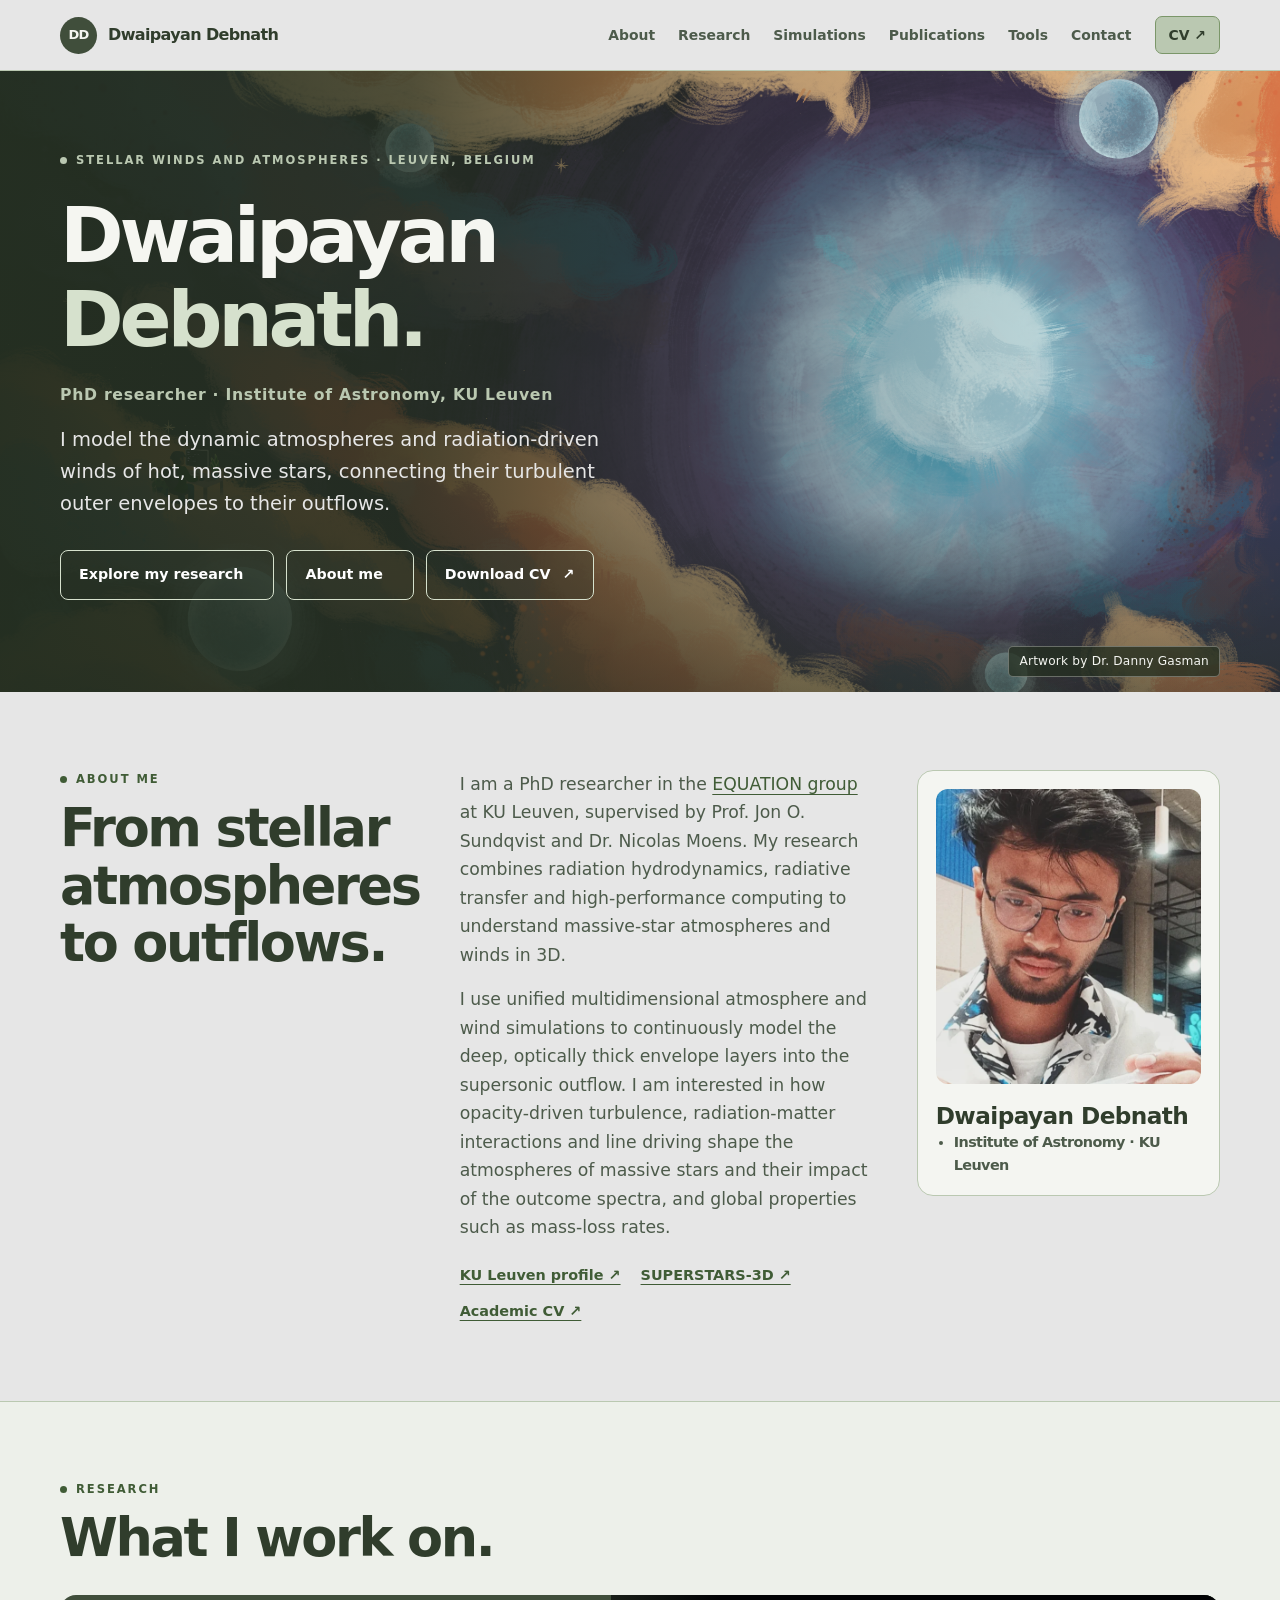
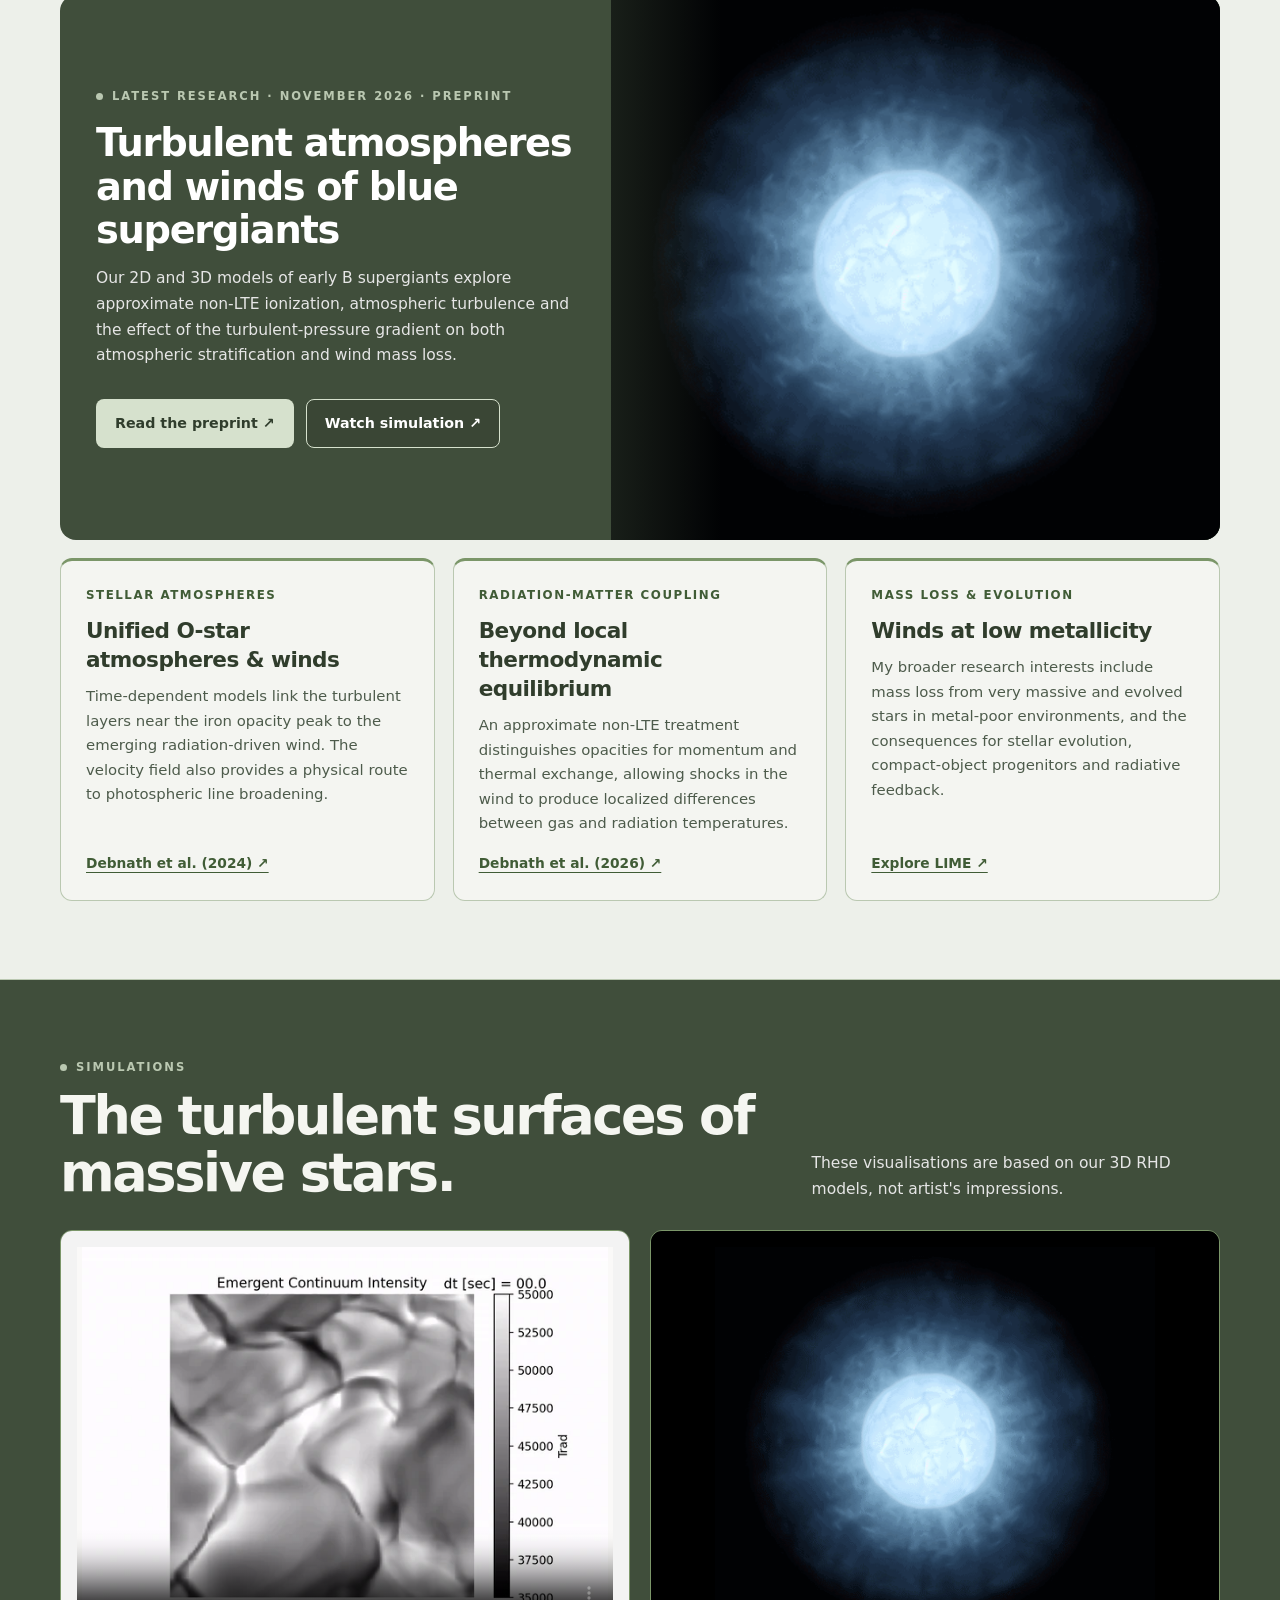
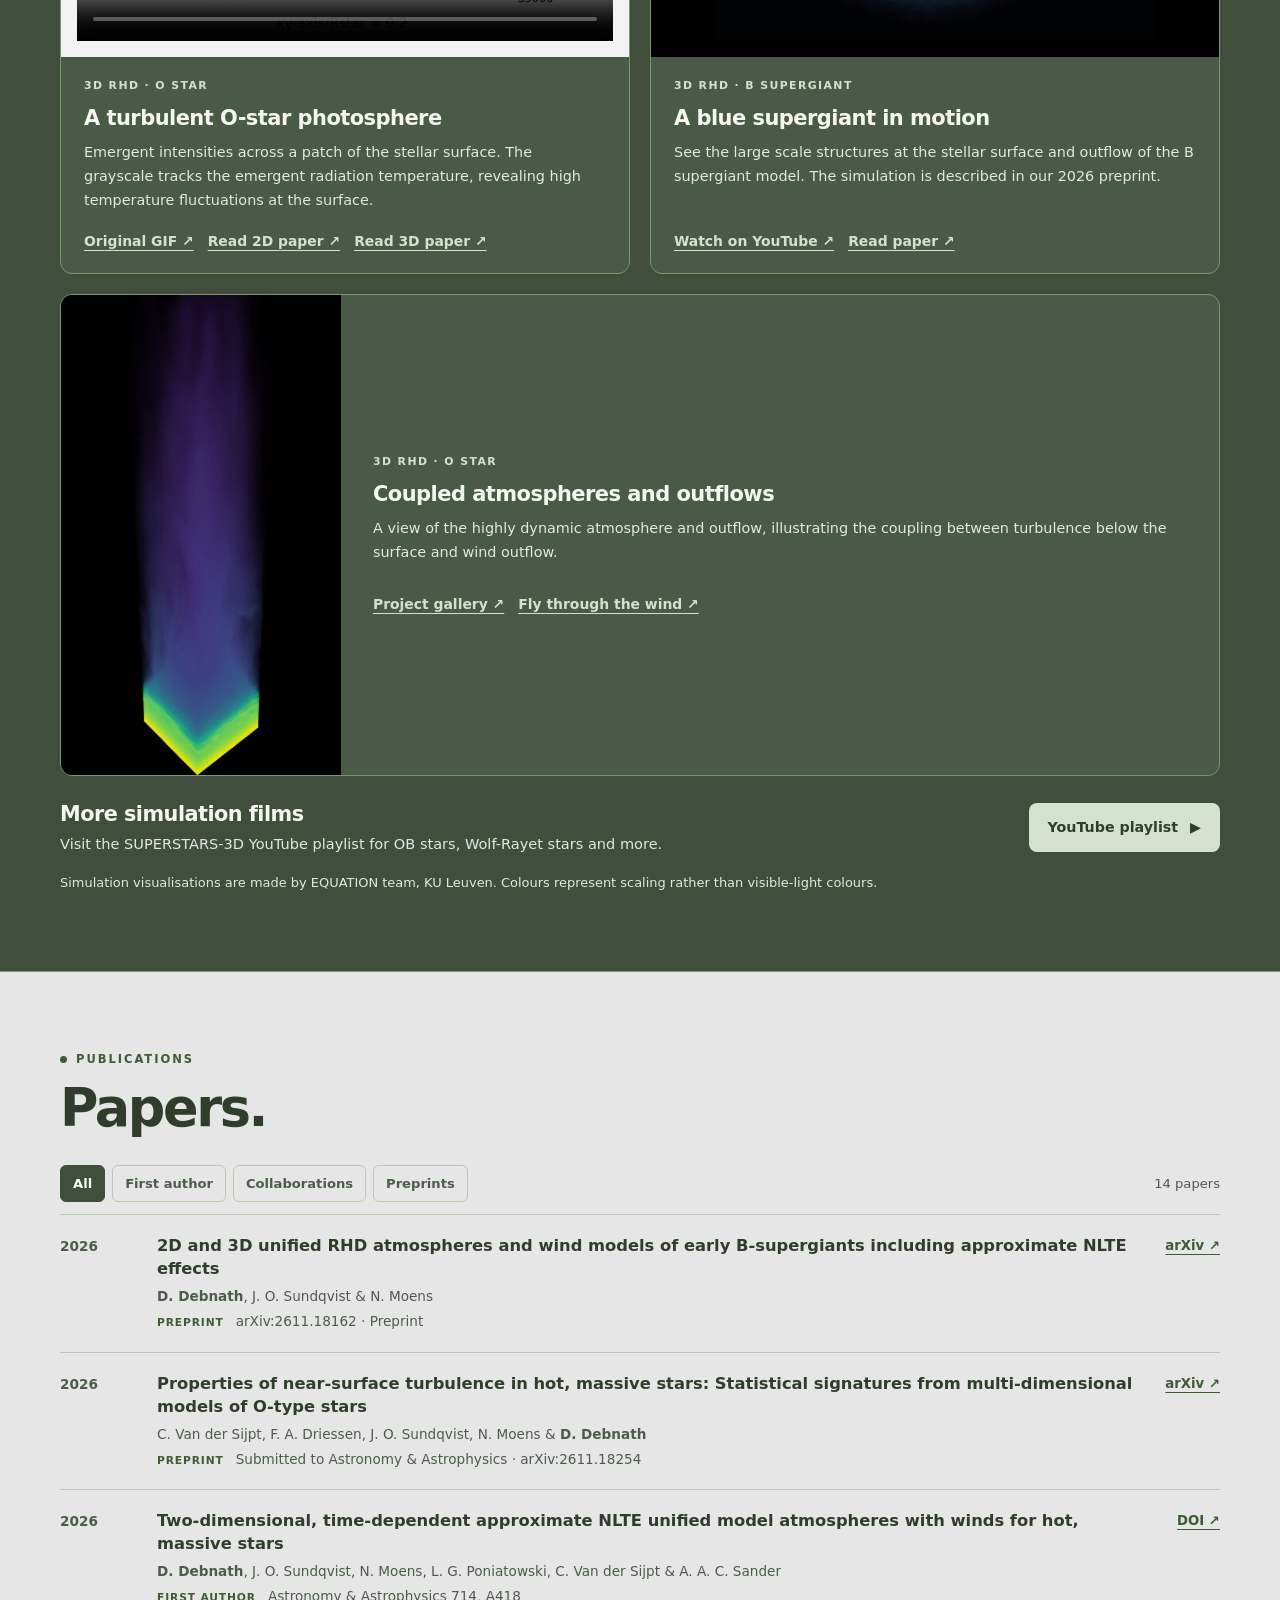
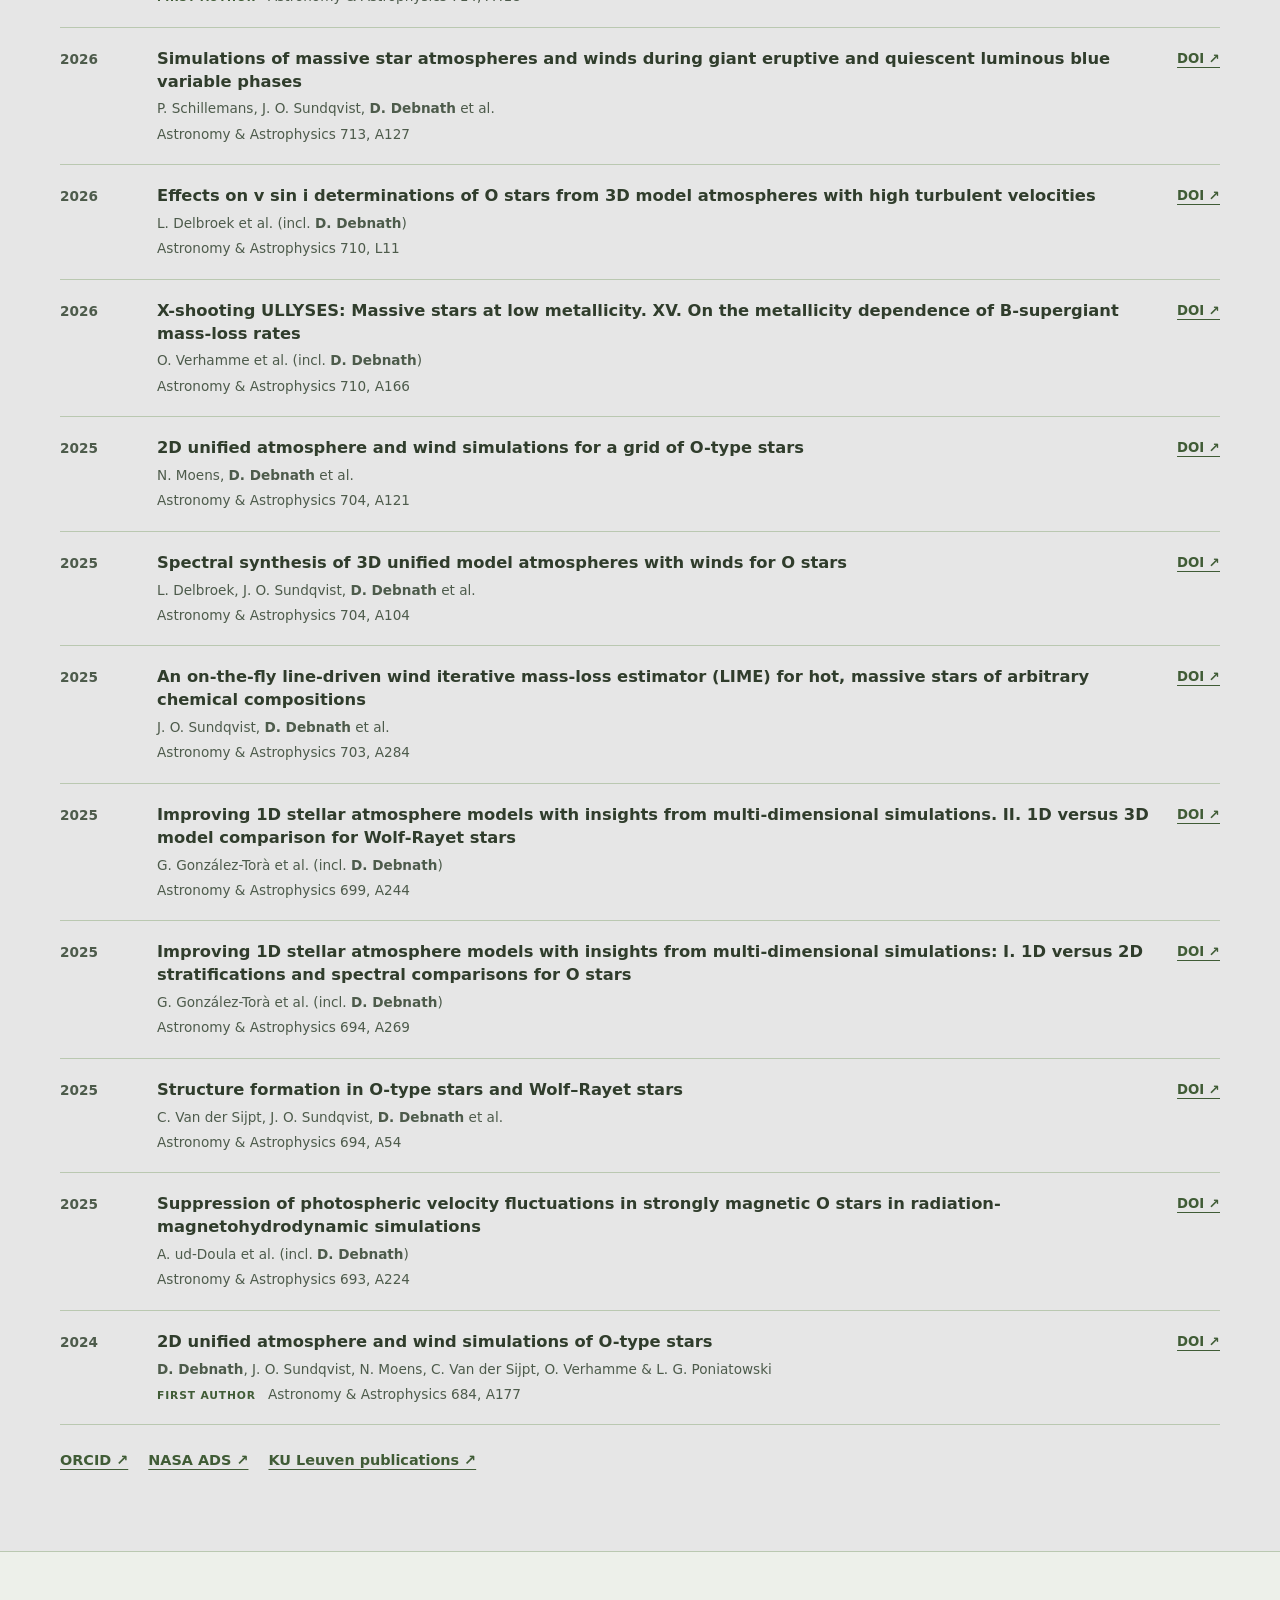
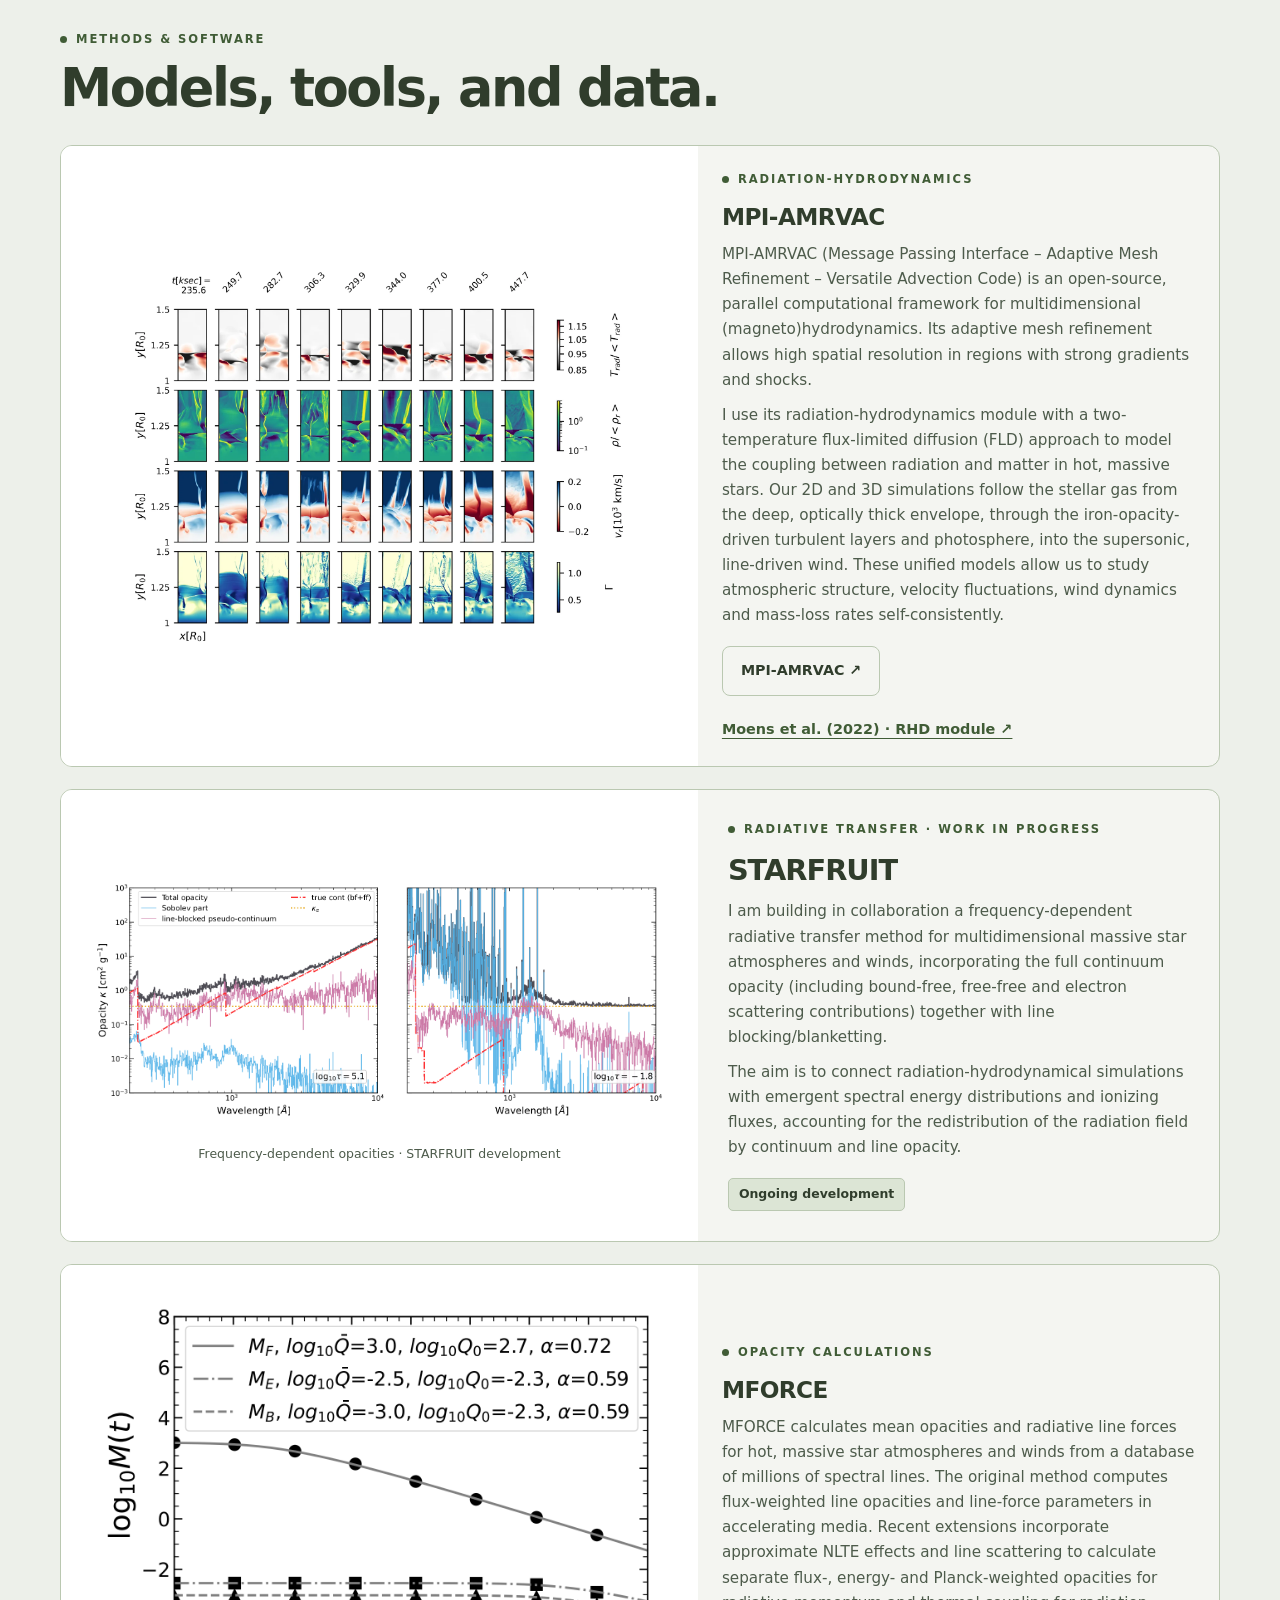
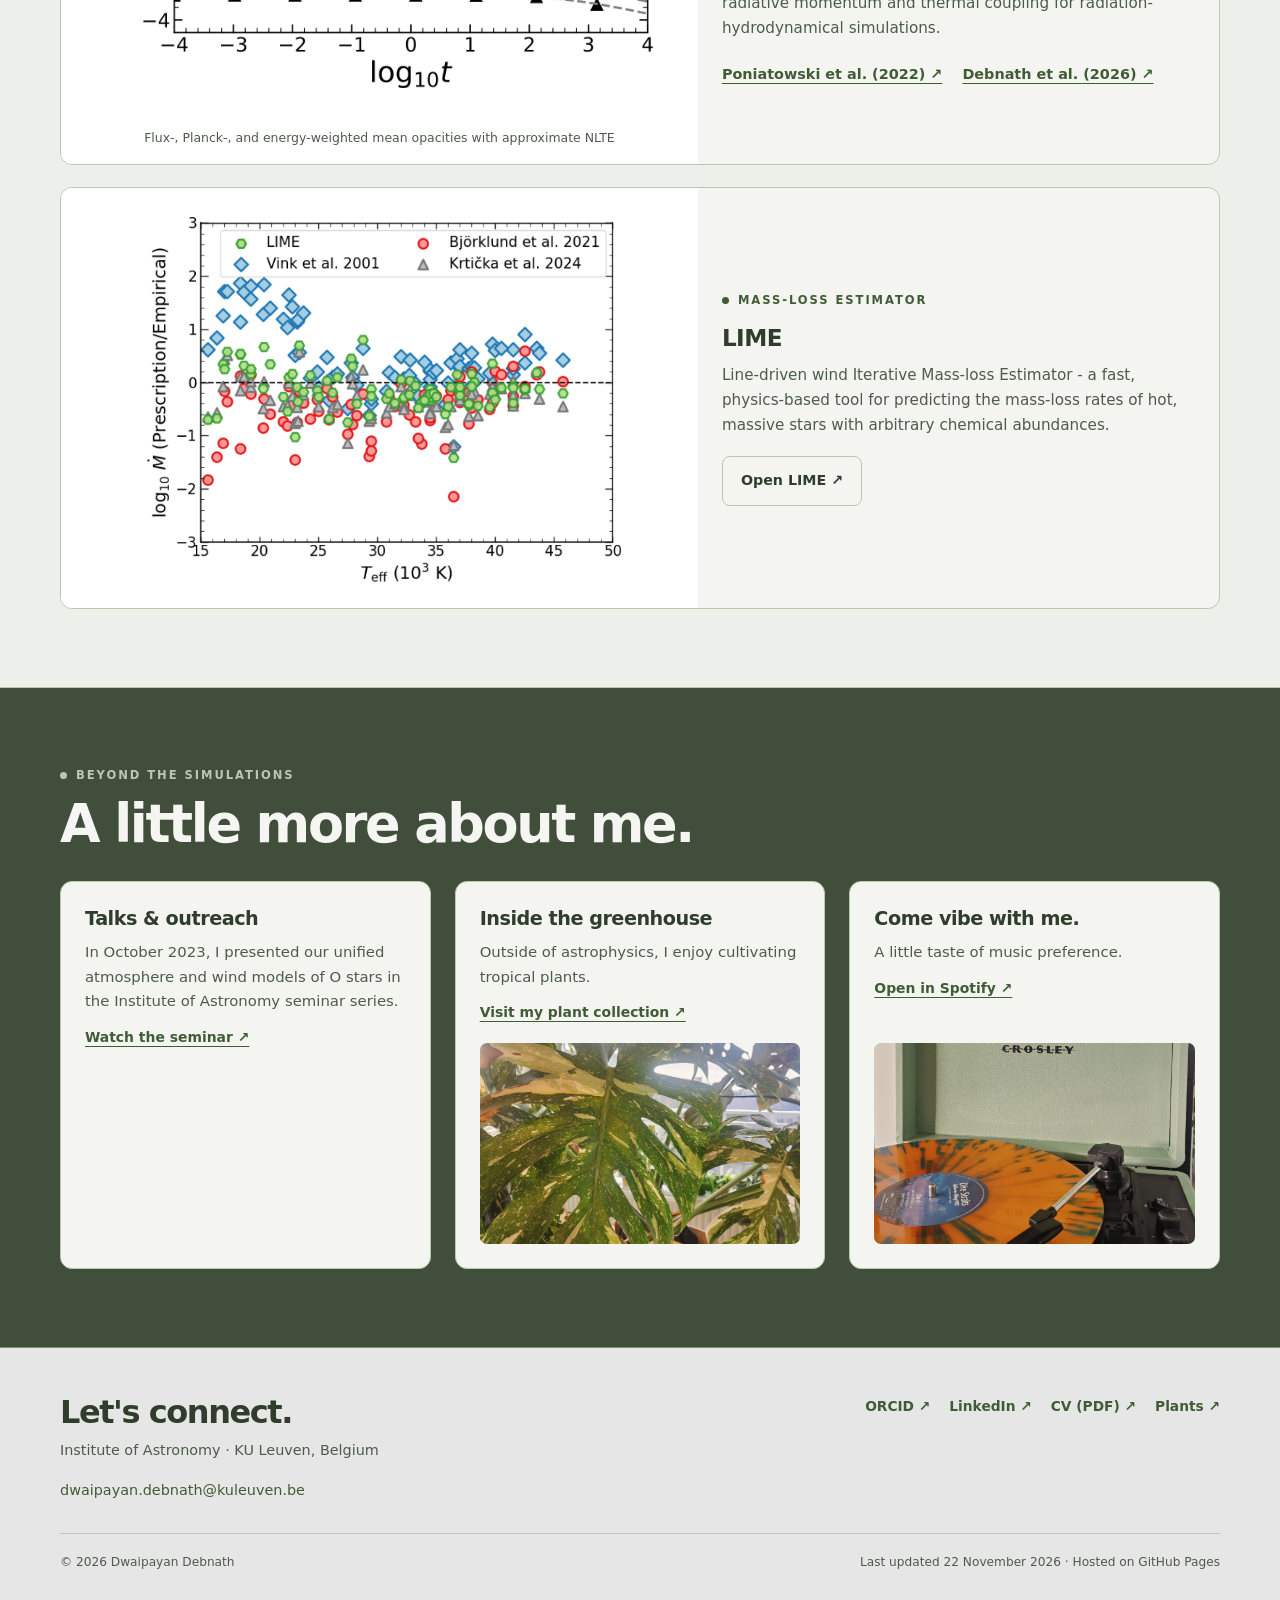
==== commit 993fc630: "changed spotify" ====
--- a/index.html
+++ b/index.html
@@ -182,8 +182,8 @@
 <article class="tool-card method-wide"><a class="zoom-link" href="assets/img/lime_comparison.png" data-zoom><img src="assets/img/lime_comparison.png" alt="Comparison of predicted-to-empirical mass-loss rates for OB stars using LIME and three alternative prescriptions" loading="lazy" width="675" height="535"></a><div class="tool-copy"><div class="eyebrow">Mass-loss estimator</div><h3>LIME</h3><p>Line-driven wind Iterative Mass-loss Estimator - a fast, physics-based tool for predicting the mass-loss rates of hot, massive stars with arbitrary chemical abundances.</p><a class="button outline" href="https://lime.ster.kuleuven.be/">Open LIME ↗</a></div></article></div></div></section>
 <section class="section" id="beyond"><div class="container"><div class="section-title"><div><div class="eyebrow">Beyond the simulations</div><h2>A little more about me.</h2></div></div><div class="personal-grid"><article class="small-card"><h3>Talks &amp; outreach</h3><p>In October 2023, I presented our unified atmosphere and wind models of O stars in the Institute of Astronomy seminar series.</p><a href="https://www.youtube.com/watch?v=_sN6rrLdsqg">Watch the seminar ↗</a></article><article class="small-card"><div><h3>Inside the greenhouse</h3><p>Outside of astrophysics, I enjoy cultivating tropical plants.</p><a href="plants.html">Visit my plant collection ↗</a></div><a class="personal-image" href="plants.html" aria-label="Visit my plant collection"><img src="assets/img/plants/thai_constellation.jpg" alt="Variegated Monstera leaf" loading="lazy"></a></article>
 <article class="small-card music-card" id="music" aria-labelledby="music-title">
-  <div><h3 id="music-title">Come vibe with me.</h3><p>A little taste of music preference.</p><a href="https://open.spotify.com/playlist/37i9dQZF1EQqZlCxLOykhS" target="_blank" rel="noopener noreferrer">Open in Spotify ↗</a></div>
-  <a class="personal-image" href="https://open.spotify.com/playlist/37i9dQZF1EQqZlCxLOykhS" target="_blank" rel="noopener noreferrer" aria-label="Open my Spotify playlist"><img src="assets/img/pic_song.jpg" alt="Music and Spotify playlist" loading="lazy"></a>
+  <div><h3 id="music-title">Come vibe with me.</h3><p>A little taste of music preference.</p><a href="https://open.spotify.com/playlist/3QgRzlHCHmZtCJ25Ua30c1" target="_blank" rel="noopener noreferrer">Open in Spotify ↗</a></div>
+  <a class="personal-image" href="https://open.spotify.com/playlist/3QgRzlHCHmZtCJ25Ua30c1" target="_blank" rel="noopener noreferrer" aria-label="Open my Spotify playlist"><img src="assets/img/pic_song.jpg" alt="Music and Spotify playlist" loading="lazy"></a>
 </article>
 </div></div></section>
 </main>
